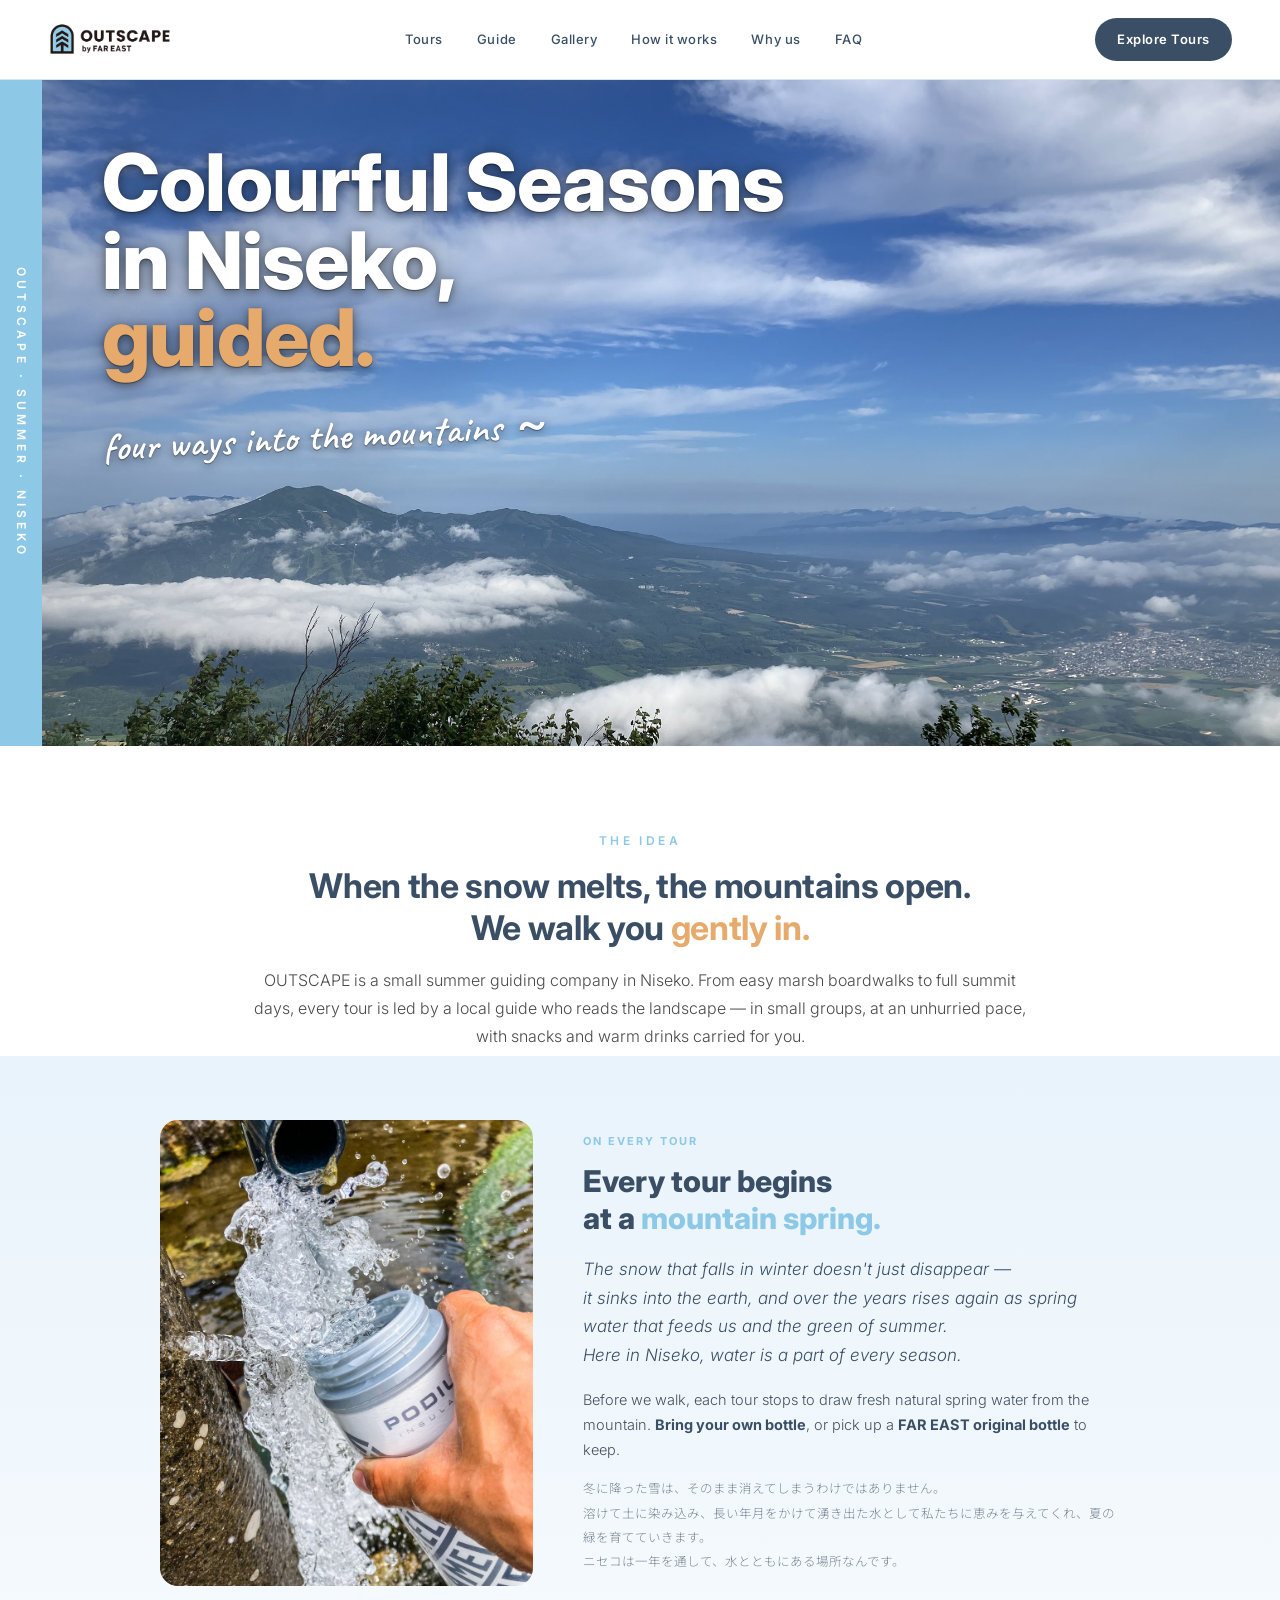
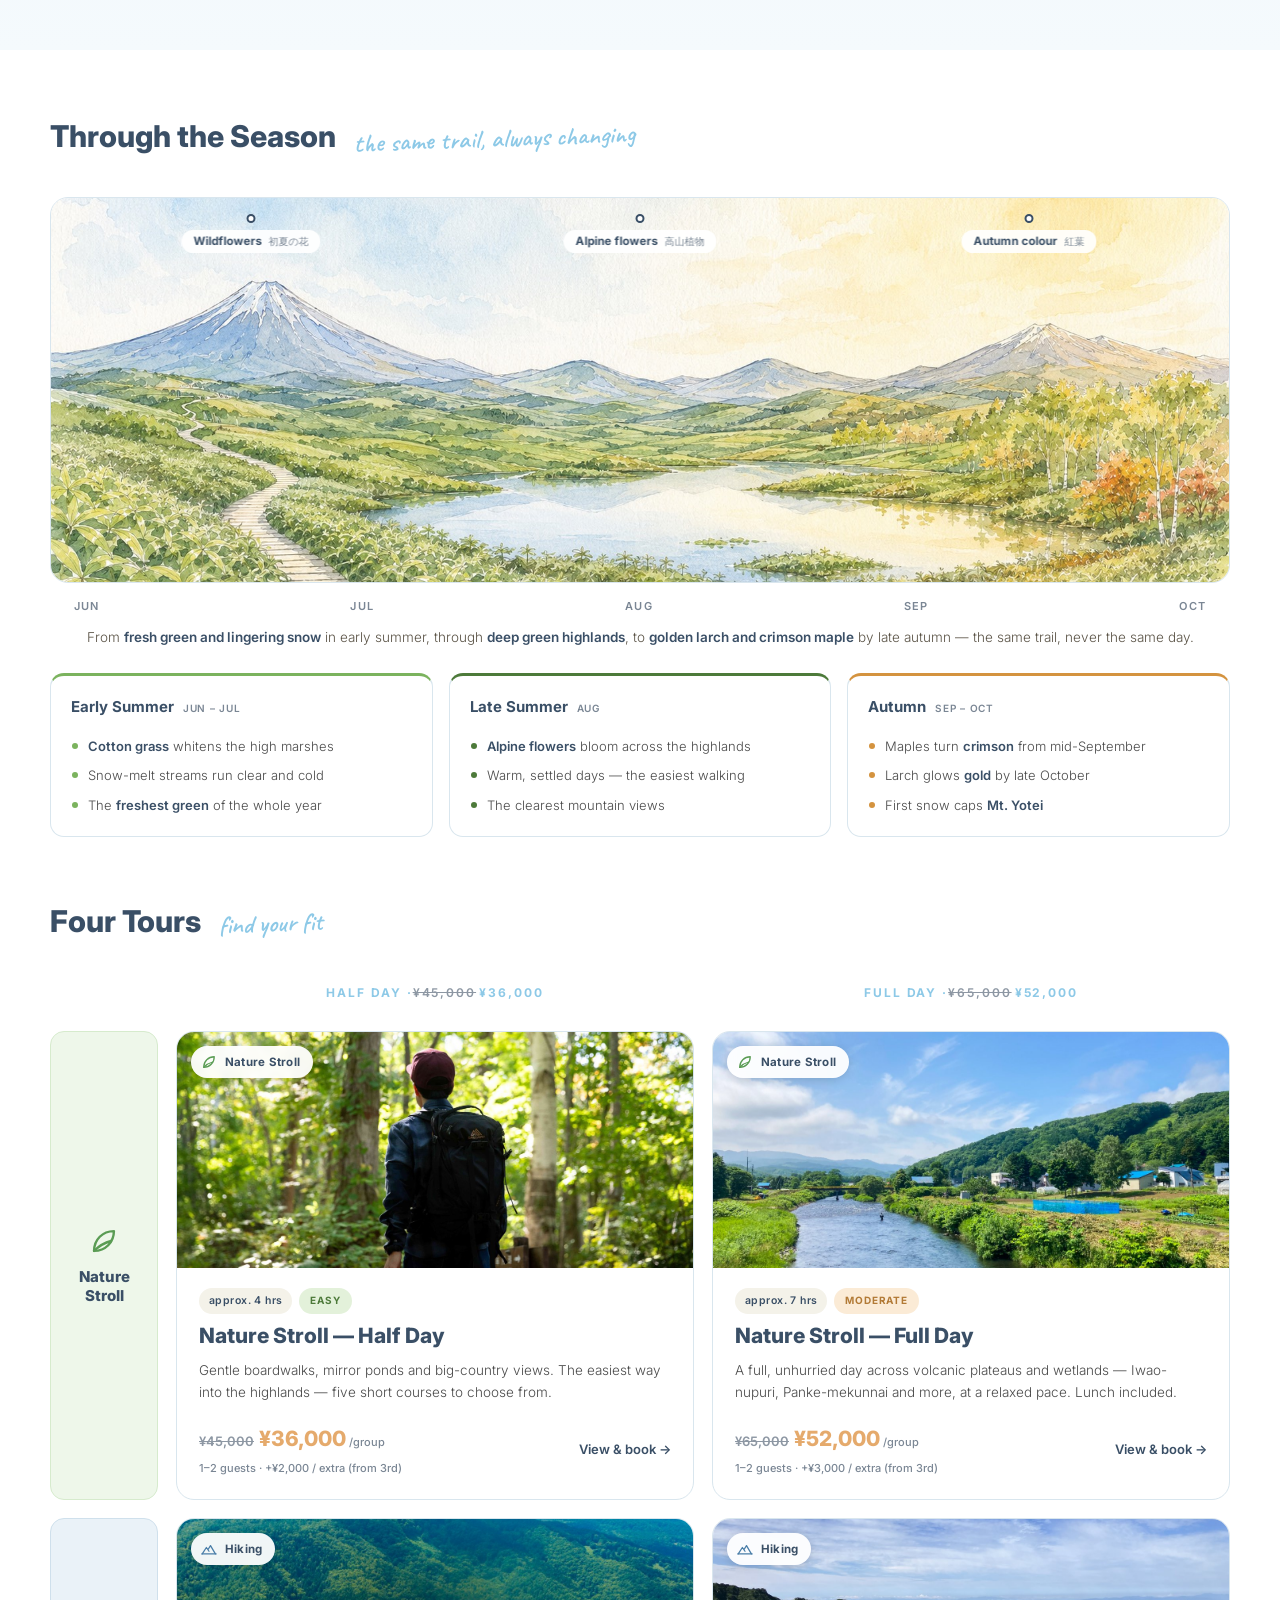
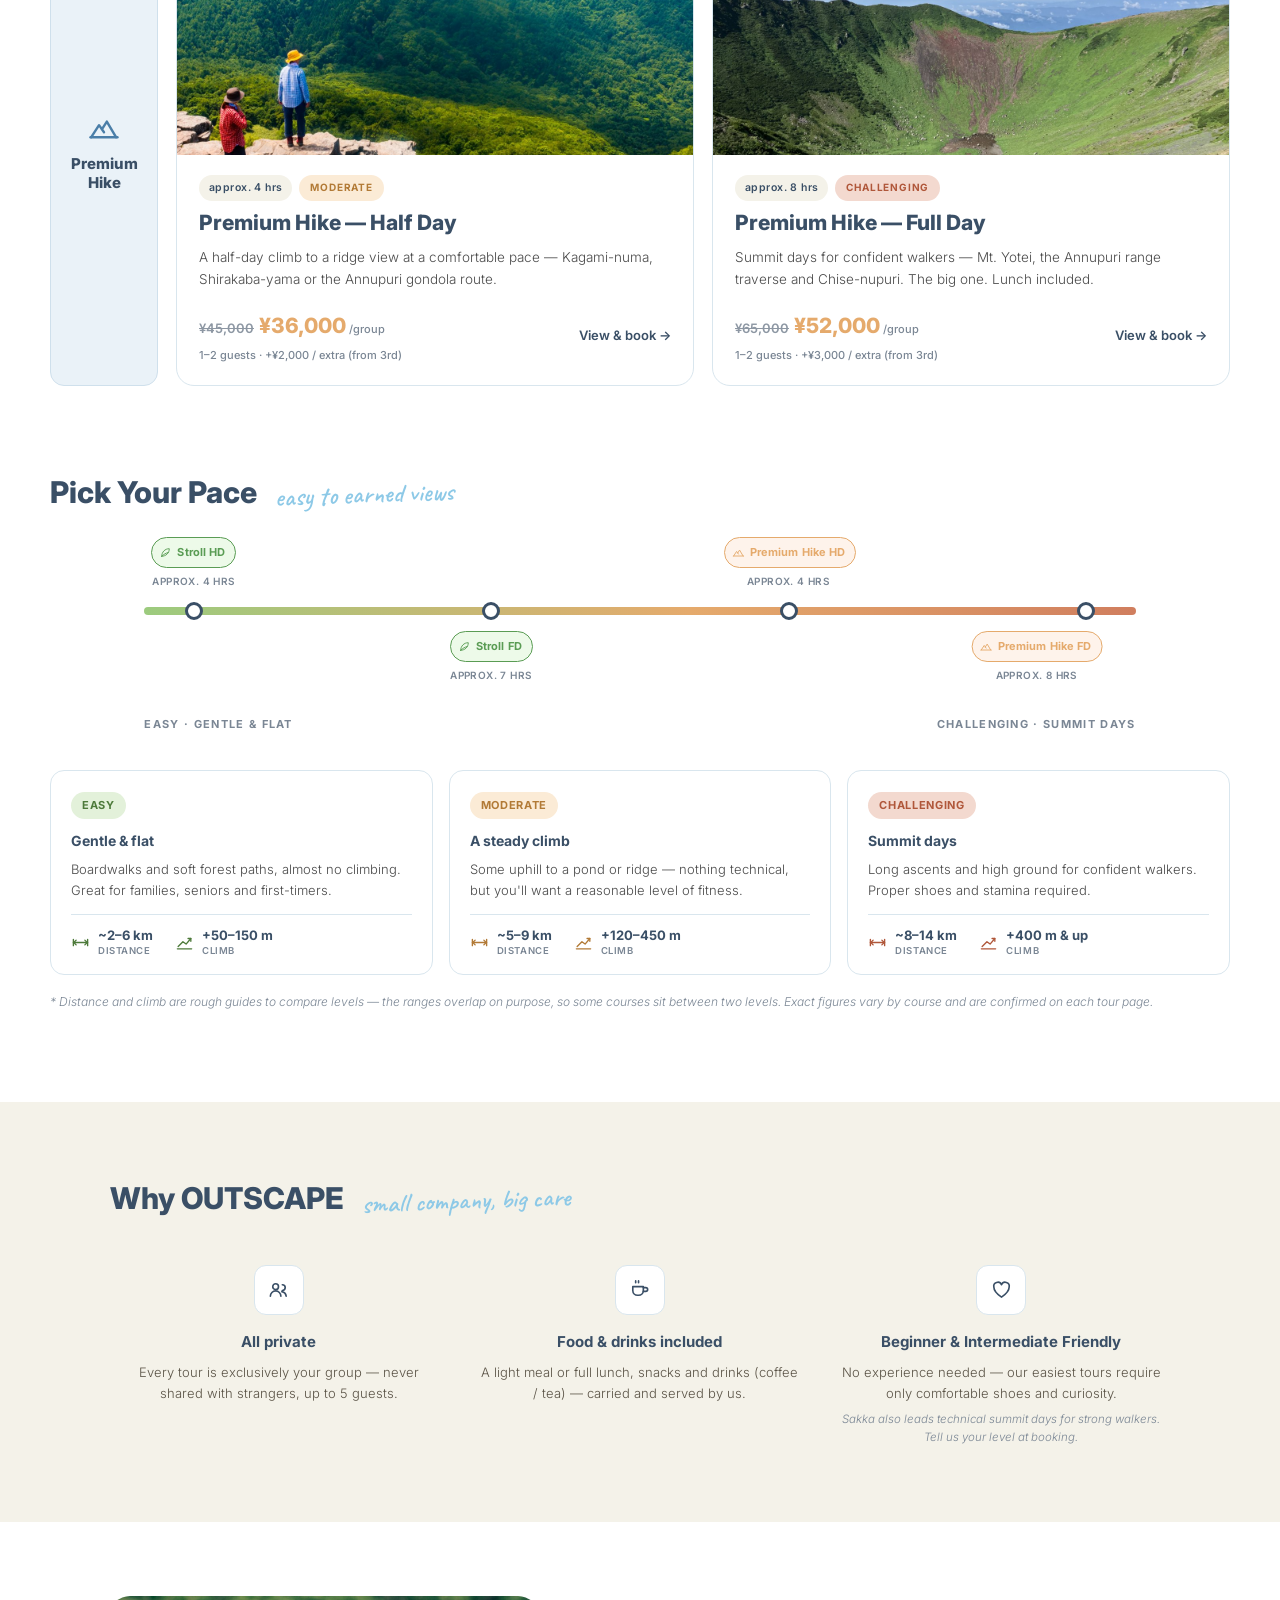
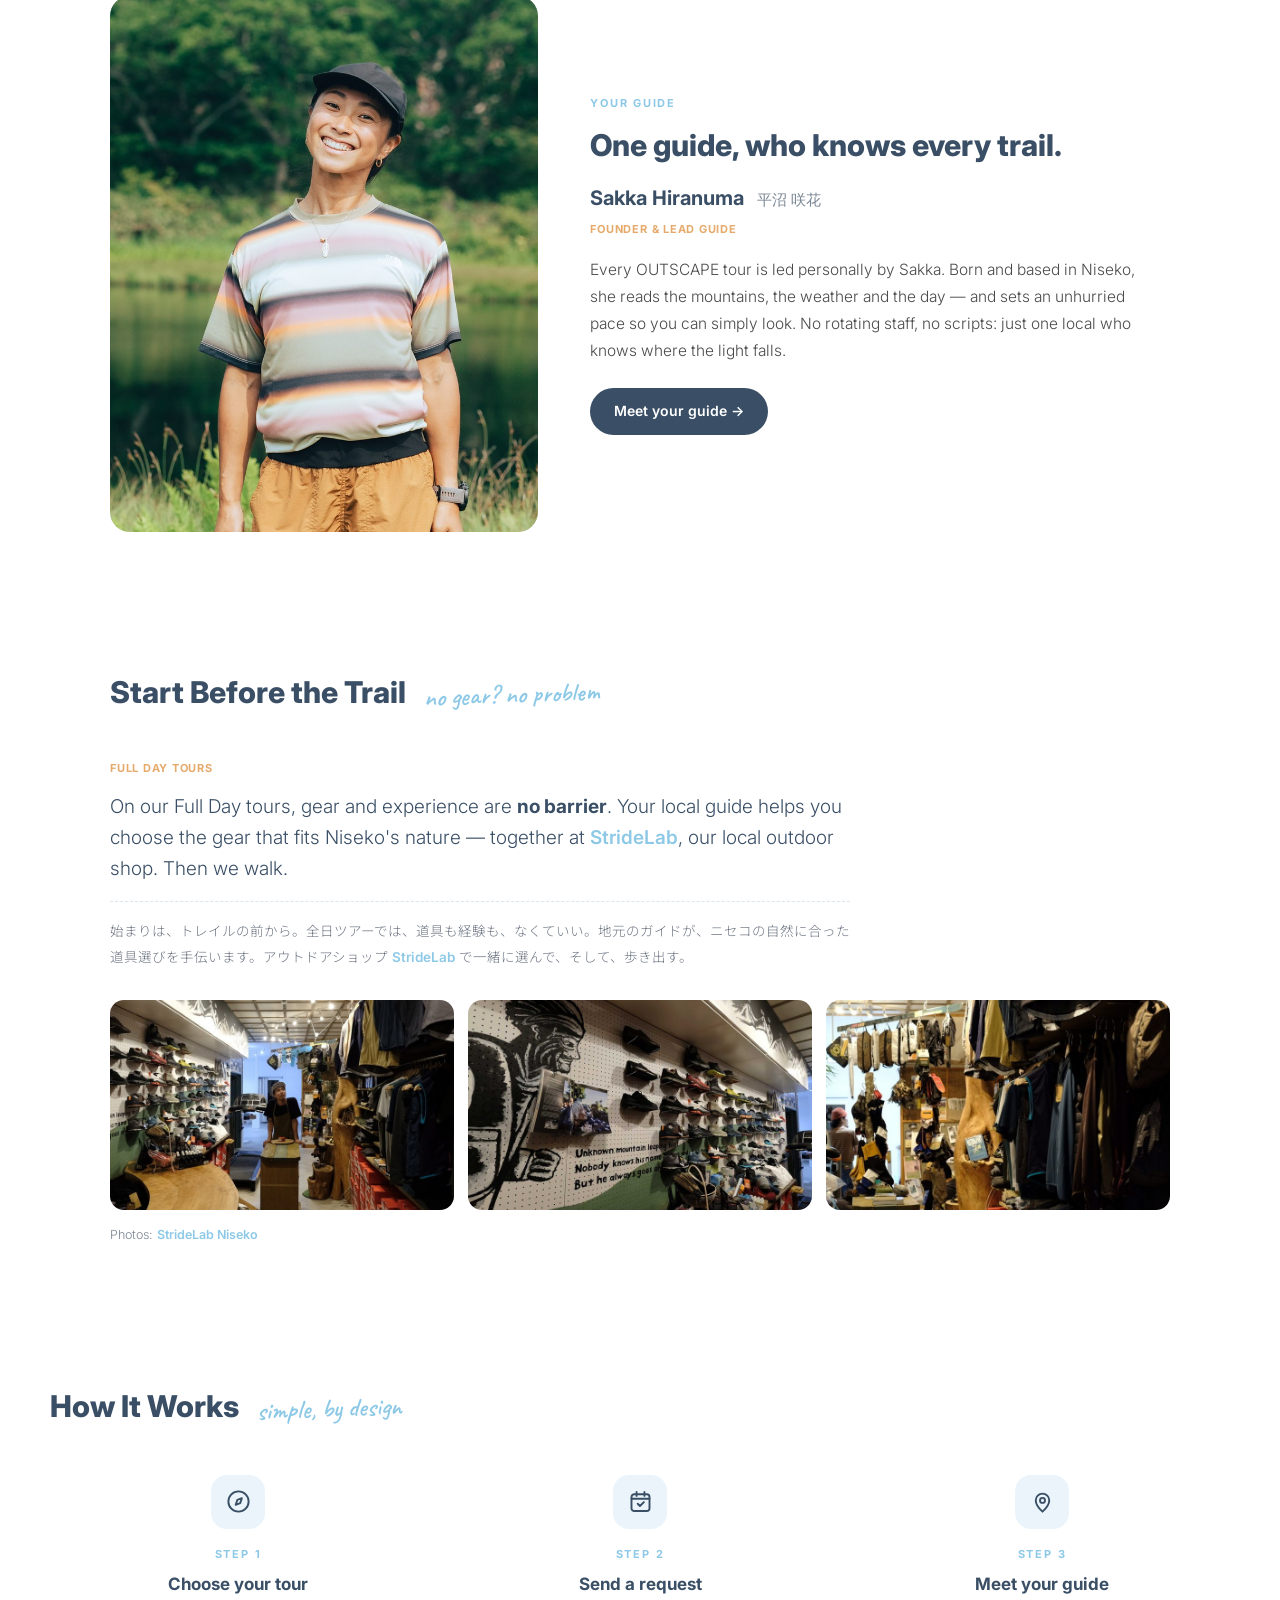
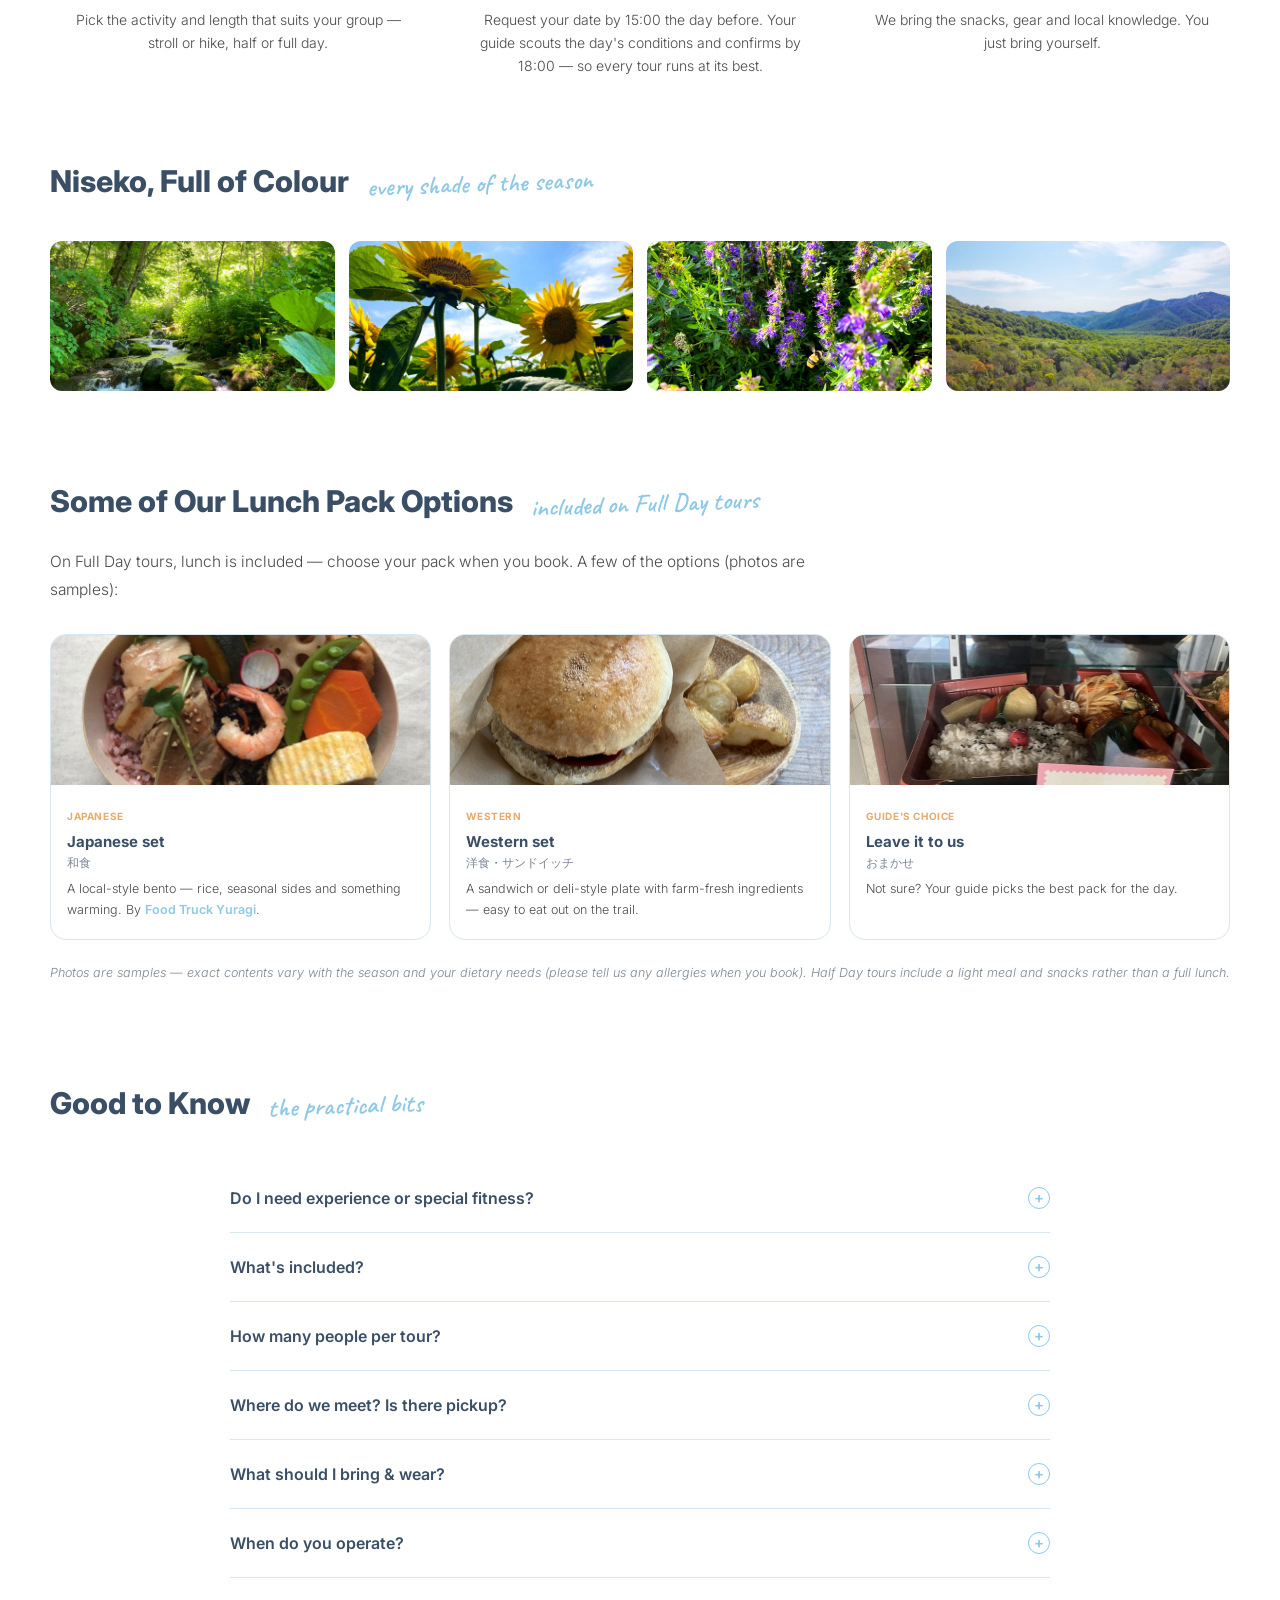
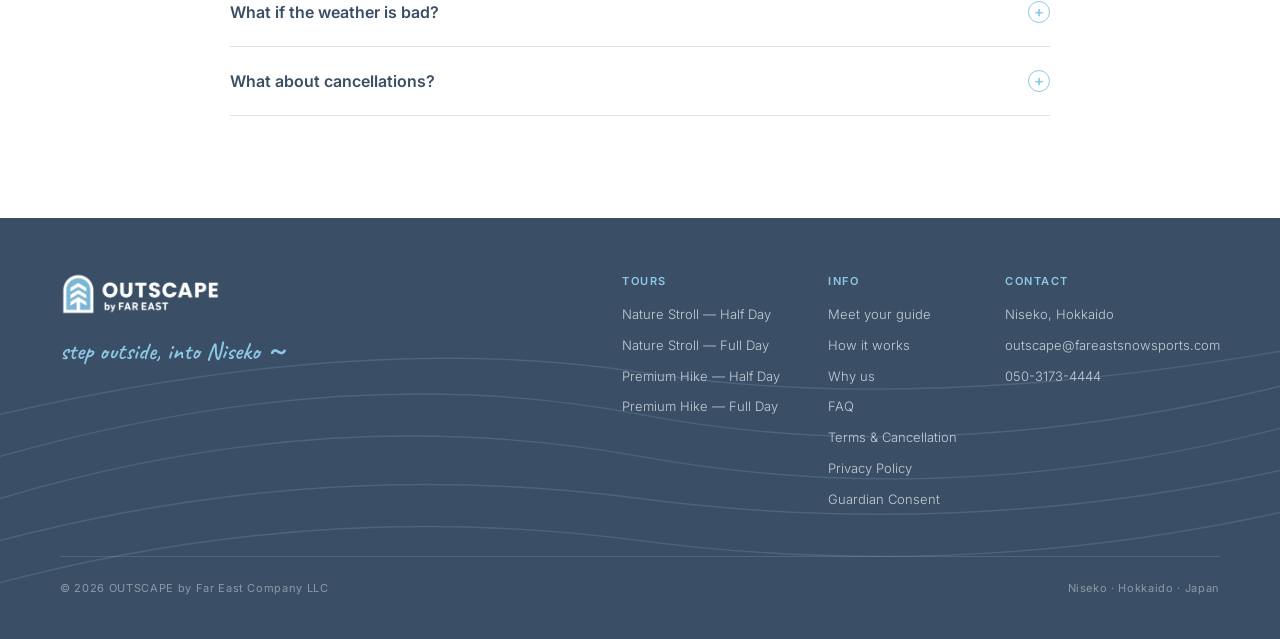
==== index.html @ b3175299 "Course galleries everywhere, linked spectrum dots, colour logic, weather moved - Photo galleries on " ====
<!DOCTYPE html>
<html lang="en">
<head>
<meta charset="UTF-8">
<meta name="viewport" content="width=device-width, initial-scale=1.0">
<title>OUTSCAPE — Colourful Seasons in Niseko | Summer Tours &amp; Hikes</title>
<meta name="description" content="Guided summer nature walks and hikes in Niseko, Hokkaido — from gentle marsh boardwalks to summit days. Small groups, local guides, and every colourful season from June to October.">
<link rel="canonical" href="https://outscape.fareastsnowsports.com/">
<meta name="robots" content="index, follow">
<!-- Open Graph (link previews: Slack / LINE / Facebook) -->
<meta property="og:type" content="website">
<meta property="og:site_name" content="OUTSCAPE by Far East">
<meta property="og:title" content="OUTSCAPE — Colourful Seasons in Niseko">
<meta property="og:description" content="Guided nature walks &amp; hikes in Niseko, Hokkaido — small groups, local guides, every colourful season from June to October.">
<meta property="og:url" content="https://outscape.fareastsnowsports.com/">
<meta property="og:image" content="https://outscape.fareastsnowsports.com/assets/og_cover.jpg">
<meta property="og:image:width" content="1200">
<meta property="og:image:height" content="630">
<meta property="og:locale" content="en">
<!-- Twitter / X card -->
<meta name="twitter:card" content="summary_large_image">
<meta name="twitter:title" content="OUTSCAPE — Colourful Seasons in Niseko">
<meta name="twitter:description" content="Guided nature walks &amp; hikes in Niseko, Hokkaido — small groups, local guides, every colourful season.">
<meta name="twitter:image" content="https://outscape.fareastsnowsports.com/assets/og_cover.jpg">
<script type="application/ld+json">
{"@context":"https://schema.org","@type":"TravelAgency","name":"OUTSCAPE by Far East","description":"Guided summer nature walks and hikes in Niseko, Hokkaido — from gentle marsh boardwalks to summit days.","url":"https://outscape.fareastsnowsports.com/","image":"https://outscape.fareastsnowsports.com/assets/og_cover.jpg","logo":"https://outscape.fareastsnowsports.com/assets/logo_stacked_color.png","telephone":"+81-50-3173-4444","knowsLanguage":["en","ja"],"areaServed":{"@type":"Place","name":"Niseko, Hokkaido, Japan"},"address":{"@type":"PostalAddress","addressLocality":"Niseko","addressRegion":"Hokkaido","addressCountry":"JP"},"makesOffer":[{"@type":"Offer","priceCurrency":"JPY","price":"36000","itemOffered":{"@type":"TouristTrip","name":"Nature Stroll — Half Day"}},{"@type":"Offer","priceCurrency":"JPY","price":"52000","itemOffered":{"@type":"TouristTrip","name":"Nature Stroll — Full Day"}},{"@type":"Offer","priceCurrency":"JPY","price":"36000","itemOffered":{"@type":"TouristTrip","name":"Hiking — Half Day"}},{"@type":"Offer","priceCurrency":"JPY","price":"52000","itemOffered":{"@type":"TouristTrip","name":"Hiking — Full Day"}}]}
</script>
<link rel="preconnect" href="https://fonts.googleapis.com">
<link rel="preconnect" href="https://fonts.gstatic.com" crossorigin>
<link href="https://fonts.googleapis.com/css2?family=Inter:wght@400;500;600;700;800&family=Caveat:wght@500;600;700&family=Noto+Sans+JP:wght@300;400;500;700&display=swap" rel="stylesheet">
<link rel="icon" href="assets/favicon.ico" sizes="any">
<link rel="icon" type="image/png" sizes="32x32" href="assets/favicon-32x32.png">
<link rel="icon" type="image/png" sizes="16x16" href="assets/favicon-16x16.png">
<link rel="apple-touch-icon" href="assets/apple-touch-icon.png">
<link rel="stylesheet" href="assets/outscape.css?v=59">
<script src="assets/outscape.js?v=59" defer></script>
</head>
<body>

<!-- ===== NAV ===== -->
<nav class="nav">
  <a href="index.html"><img src="assets/logo_horizontal_color.png" alt="OUTSCAPE by Far East"></a>
  <div class="nav-links">
    <a href="#tours">Tours</a>
    <a href="guides.html">Guide</a>
    <a href="gallery.html">Gallery</a>
    <a href="#how">How it works</a>
    <a href="#why">Why us</a>
    <a href="#faq">FAQ</a>
  </div>
  <a href="#tours" class="nav-cta">Explore Tours</a>
</nav>

<!-- ===== HERO ===== -->
<header class="hero">
  <div class="sidetab"><span>OUTSCAPE · Summer · Niseko</span></div>
  <div class="hero-img" data-hero-fade>
    <img class="hero-slide is-active" src="assets/hero_a.jpg" alt="Mt. Yotei over fresh-green early-summer Niseko">
    <img class="hero-slide" src="assets/hero_b.jpg" alt="" aria-hidden="true">
    <img class="hero-slide" src="assets/hero_c.jpg" alt="" aria-hidden="true">
    <img class="hero-slide" src="assets/hero_d.jpg" alt="" aria-hidden="true">
    <img class="hero-slide" src="assets/hero_e.jpg" alt="" aria-hidden="true">
    <img class="hero-slide" src="assets/hero_f.jpg" alt="" aria-hidden="true">
    <img class="hero-slide" src="assets/hero_g.jpg" alt="" aria-hidden="true">
    <div class="hero-copy">
      <h1 class="hero-title">Colourful Seasons<br>in&nbsp;Niseko,<br><span class="l2">guided.</span></h1>
      <div class="hero-script">four ways into the mountains ～</div>
    </div>
  </div>
</header>

<!-- ===== LEAD INTRO ===== -->
<section class="lead-intro wrap" id="about">
  <div class="eyebrow">The Idea</div>
  <h2>When the snow melts, the mountains open.<br>We walk you <em>gently in.</em></h2>
  <p>OUTSCAPE is a small summer guiding company in Niseko. From easy marsh boardwalks to full summit days, every tour is led by a local guide who reads the landscape — in small groups, at an unhurried pace, with snacks and warm drinks carried for you.</p>
</section>

<!-- ===== SPRING WATER (signature ritual) ===== -->
<section class="spring" id="spring">
  <div class="wrap">
    <div class="spring-photo">
      <img src="assets/spring_water.jpg" alt="Drawing fresh natural spring water from the mountain into a FAR EAST bottle">
    </div>
    <div class="spring-text">
      <div class="eyebrow">On every tour</div>
      <h3>Every tour begins<br>at a <span class="accent">mountain spring.</span></h3>
      <p class="spring-poem">The snow that falls in winter doesn't just disappear —<br>it sinks into the earth, and over the years rises again as spring water that feeds us and the green of summer.<br>Here in Niseko, water is a part of every season.</p>
      <p class="spring-note">Before we walk, each tour stops to draw fresh natural spring water from the mountain. <b>Bring your own bottle</b>, or pick up a <b>FAR EAST original bottle</b> to keep.</p>
      <p class="jpverse">冬に降った雪は、そのまま消えてしまうわけではありません。<br>溶けて土に染み込み、長い年月をかけて湧き出た水として私たちに恵みを与えてくれ、夏の緑を育てていきます。<br>ニセコは一年を通して、水とともにある場所なんです。</p>
    </div>
  </div>
</section>

<!-- ===== THROUGH THE SEASON ===== -->
<section class="season wrap" id="season">
  <div class="sec-head">
    <h3>Through the Season</h3>
    <span class="script">the same trail, always changing</span>
  </div>
  <div class="season-illus">
    <img src="assets/season_gradient.jpg" alt="Niseko landscape shifting from early-summer green to late-autumn gold" loading="lazy">
    <div class="season-pin" style="left:17%"><div class="dot"></div><div class="t">Wildflowers <small>初夏の花</small></div></div>
    <div class="season-pin" style="left:50%"><div class="dot"></div><div class="t">Alpine flowers <small>高山植物</small></div></div>
    <div class="season-pin" style="left:83%"><div class="dot"></div><div class="t">Autumn colour <small>紅葉</small></div></div>
  </div>
  <div class="season-months"><span>Jun</span><span>Jul</span><span>Aug</span><span>Sep</span><span>Oct</span></div>
  <p class="season-cap">From <b>fresh green and lingering snow</b> in early summer, through <b>deep green highlands</b>, to <b>golden larch and crimson maple</b> by late autumn — the same trail, never the same day.</p>

  <div class="season-grid">
    <div class="season-card s-early">
      <div class="sc-h"><b>Early Summer</b><span class="mo">Jun – Jul</span></div>
      <ul>
        <li><b>Cotton grass</b> whitens the high marshes</li>
        <li>Snow-melt streams run clear and cold</li>
        <li>The <b>freshest green</b> of the whole year</li>
      </ul>
    </div>
    <div class="season-card s-late">
      <div class="sc-h"><b>Late Summer</b><span class="mo">Aug</span></div>
      <ul>
        <li><b>Alpine flowers</b> bloom across the highlands</li>
        <li>Warm, settled days — the easiest walking</li>
        <li>The clearest mountain views</li>
      </ul>
    </div>
    <div class="season-card s-autumn">
      <div class="sc-h"><b>Autumn</b><span class="mo">Sep – Oct</span></div>
      <ul>
        <li>Maples turn <b>crimson</b> from mid-September</li>
        <li>Larch glows <b>gold</b> by late October</li>
        <li>First snow caps <b>Mt. Yotei</b></li>
      </ul>
    </div>
  </div>

</section>

<!-- ===== THE 4 TOURS (2x2 MATRIX) ===== -->
<section class="matrix wrap" id="tours">
  <div class="sec-head">
    <h3>Four Tours</h3>
    <span class="script">find your fit</span>
  </div>
  <div class="matrix-grid">
    <div class="mx-corner"></div>
    <div class="mx-colhead">Half Day · <span class="was">¥45,000</span>¥36,000</div>
    <div class="mx-colhead">Full Day · <span class="was">¥65,000</span>¥52,000</div>

    <div class="mx-rowhead stroll"><svg class="line" viewBox="0 0 24 24"><path d="M5 19c0-8 6-14 14-14 0 8-6 14-14 14Z"/><path d="M5 19c4-4 8-6 12-7"/></svg>Nature<br>Stroll</div>

    <!-- Stroll HD -->
    <article class="pcard">
      <a class="stretch" href="stroll-hd.html" aria-label="Nature Stroll — Half Day"></a>
      <div class="pcard-photo"><span class="pcard-act stroll"><svg class="line" viewBox="0 0 24 24"><path d="M5 19c0-8 6-14 14-14 0 8-6 14-14 14Z"/><path d="M5 19c4-4 8-6 12-7"/></svg>Nature Stroll</span><img src="assets/prod_stroll_hd.jpg" alt="Green forest stroll"></div>
      <div class="pcard-body">
        <div class="ptags"><span class="ptag">approx. 4 hrs</span><span class="lvl easy">Easy</span></div>
        <h3><span class="nowrap">Nature Stroll</span> — <span class="nowrap">Half Day</span></h3>
        <p class="pdesc">Gentle boardwalks, mirror ponds and big-country views. The easiest way into the highlands — five short courses to choose from.</p>
        <div class="pfoot"><span class="pprice"><span class="was">¥45,000</span>¥36,000<small> /group</small><span class="per-extra">1–2 guests · +¥2,000 / extra (from 3rd)</span></span><span class="pgo">View &amp; book →</span></div>
      </div>
    </article>

    <!-- Stroll FD -->
    <article class="pcard">
      <a class="stretch" href="stroll-fd.html" aria-label="Nature Stroll — Full Day"></a>
      <div class="pcard-photo"><span class="pcard-act stroll"><svg class="line" viewBox="0 0 24 24"><path d="M5 19c0-8 6-14 14-14 0 8-6 14-14 14Z"/><path d="M5 19c4-4 8-6 12-7"/></svg>Nature Stroll</span><img src="assets/prod_stroll_fd.jpg" alt="Open green valley vista"></div>
      <div class="pcard-body">
        <div class="ptags"><span class="ptag">approx. 7 hrs</span><span class="lvl mod">Moderate</span></div>
        <h3><span class="nowrap">Nature Stroll</span> — <span class="nowrap">Full Day</span></h3>
        <p class="pdesc">A full, unhurried day across volcanic plateaus and wetlands — Iwao-nupuri, Panke-mekunnai and more, at a relaxed pace. Lunch included.</p>
        <div class="pfoot"><span class="pprice"><span class="was">¥65,000</span>¥52,000<small> /group</small><span class="per-extra">1–2 guests · +¥3,000 / extra (from 3rd)</span></span><span class="pgo">View &amp; book →</span></div>
      </div>
    </article>

    <div class="mx-rowhead hike"><svg class="line" viewBox="0 0 24 24"><path d="M3 18.5l5.5-8.5 3.5 5M10.5 13l3.5-5.5 6.5 11"/><path d="M2.5 18.5h19"/></svg>Premium Hike</div>

    <!-- Premium Hike HD -->
    <article class="pcard">
      <a class="stretch" href="hiking-hd.html" aria-label="Premium Hike — Half Day"></a>
      <div class="pcard-photo"><span class="pcard-act hike"><svg class="line" viewBox="0 0 24 24"><path d="M3 18.5l5.5-8.5 3.5 5M10.5 13l3.5-5.5 6.5 11"/><path d="M2.5 18.5h19"/></svg>Hiking</span><img src="assets/prod_hiking_hd.jpg" alt="Hikers at a green ridge viewpoint"></div>
      <div class="pcard-body">
        <div class="ptags"><span class="ptag">approx. 4 hrs</span><span class="lvl mod">Moderate</span></div>
        <h3><span class="nowrap">Premium Hike</span> — <span class="nowrap">Half Day</span></h3>
        <p class="pdesc">A half-day climb to a ridge view at a comfortable pace — Kagami-numa, Shirakaba-yama or the Annupuri gondola route.</p>
        <div class="pfoot"><span class="pprice"><span class="was">¥45,000</span>¥36,000<small> /group</small><span class="per-extra">1–2 guests · +¥2,000 / extra (from 3rd)</span></span><span class="pgo">View &amp; book →</span></div>
      </div>
    </article>

    <!-- Premium Hike FD -->
    <article class="pcard">
      <a class="stretch" href="hiking-fd.html" aria-label="Premium Hike — Full Day"></a>
      <div class="pcard-photo"><span class="pcard-act hike"><svg class="line" viewBox="0 0 24 24"><path d="M3 18.5l5.5-8.5 3.5 5M10.5 13l3.5-5.5 6.5 11"/><path d="M2.5 18.5h19"/></svg>Hiking</span><img src="assets/prod_hiking_fd.jpg" alt="Alpine crater ridge under blue sky"></div>
      <div class="pcard-body">
        <div class="ptags"><span class="ptag">approx. 8 hrs</span><span class="lvl chall">Challenging</span></div>
        <h3><span class="nowrap">Premium Hike</span> — <span class="nowrap">Full Day</span></h3>
        <p class="pdesc">Summit days for confident walkers — Mt. Yotei, the Annupuri range traverse and Chise-nupuri. The big one. Lunch included.</p>
        <div class="pfoot"><span class="pprice"><span class="was">¥65,000</span>¥52,000<small> /group</small><span class="per-extra">1–2 guests · +¥3,000 / extra (from 3rd)</span></span><span class="pgo">View &amp; book →</span></div>
      </div>
    </article>
  </div>
</section>

<!-- ===== DIFFICULTY SPECTRUM ===== -->
<section class="spectrum wrap">
  <div class="sec-head">
    <h3>Pick Your Pace</h3>
    <span class="script">easy to earned views</span>
  </div>
  <div class="spec-bar">
    <div class="spec-pt" style="left:5%"><div class="spec-dot"></div><div class="spec-card up"><div class="spec-badge stroll"><svg class="line" viewBox="0 0 24 24"><path d="M5 19c0-8 6-14 14-14 0 8-6 14-14 14Z"/><path d="M5 19c4-4 8-6 12-7"/></svg>Stroll HD</div><div class="spec-name">approx. 4 hrs</div></div></div>
    <div class="spec-pt" style="left:35%"><div class="spec-dot"></div><div class="spec-card down"><div class="spec-badge stroll"><svg class="line" viewBox="0 0 24 24"><path d="M5 19c0-8 6-14 14-14 0 8-6 14-14 14Z"/><path d="M5 19c4-4 8-6 12-7"/></svg>Stroll FD</div><div class="spec-name">approx. 7 hrs</div></div></div>
    <div class="spec-pt" style="left:65%"><div class="spec-dot"></div><div class="spec-card up"><div class="spec-badge hike"><svg class="line" viewBox="0 0 24 24"><path d="M3 18.5l5.5-8.5 3.5 5M10.5 13l3.5-5.5 6.5 11"/><path d="M2.5 18.5h19"/></svg>Premium Hike HD</div><div class="spec-name">approx. 4 hrs</div></div></div>
    <div class="spec-pt" style="left:95%"><div class="spec-dot"></div><div class="spec-card down" style="transform:translateX(-88%)"><div class="spec-badge hike"><svg class="line" viewBox="0 0 24 24"><path d="M3 18.5l5.5-8.5 3.5 5M10.5 13l3.5-5.5 6.5 11"/><path d="M2.5 18.5h19"/></svg>Premium Hike FD</div><div class="spec-name">approx. 8 hrs</div></div></div>
  </div>
  <div class="spec-ends"><span>Easy · gentle &amp; flat</span><span>Challenging · summit days</span></div>
  <div class="spec-legend">
    <div class="lv e">
      <span class="tag">Easy</span><h5>Gentle &amp; flat</h5>
      <p>Boardwalks and soft forest paths, almost no climbing. Great for families, seniors and first-timers.</p>
      <div class="lv-stats">
        <div class="lv-stat"><svg class="line" viewBox="0 0 24 24"><path d="M3 8v8M21 8v8"/><path d="M3 12h18"/><path d="M6.5 9 3.5 12l3 3"/><path d="M17.5 9l3 3-3 3"/></svg><div class="lv-val"><b>~2–6 km</b><small>Distance</small></div></div>
        <div class="lv-stat"><svg class="line" viewBox="0 0 24 24"><path d="M3 20h18"/><path d="M4 17l6-6 4 3 6-7"/><path d="M20 7v3.5M20 7h-3.5"/></svg><div class="lv-val"><b>+50–150 m</b><small>Climb</small></div></div>
      </div>
    </div>
    <div class="lv m">
      <span class="tag">Moderate</span><h5>A steady climb</h5>
      <p>Some uphill to a pond or ridge — nothing technical, but you'll want a reasonable level of fitness.</p>
      <div class="lv-stats">
        <div class="lv-stat"><svg class="line" viewBox="0 0 24 24"><path d="M3 8v8M21 8v8"/><path d="M3 12h18"/><path d="M6.5 9 3.5 12l3 3"/><path d="M17.5 9l3 3-3 3"/></svg><div class="lv-val"><b>~5–9 km</b><small>Distance</small></div></div>
        <div class="lv-stat"><svg class="line" viewBox="0 0 24 24"><path d="M3 20h18"/><path d="M4 17l6-6 4 3 6-7"/><path d="M20 7v3.5M20 7h-3.5"/></svg><div class="lv-val"><b>+120–450 m</b><small>Climb</small></div></div>
      </div>
    </div>
    <div class="lv c">
      <span class="tag">Challenging</span><h5>Summit days</h5>
      <p>Long ascents and high ground for confident walkers. Proper shoes and stamina required.</p>
      <div class="lv-stats">
        <div class="lv-stat"><svg class="line" viewBox="0 0 24 24"><path d="M3 8v8M21 8v8"/><path d="M3 12h18"/><path d="M6.5 9 3.5 12l3 3"/><path d="M17.5 9l3 3-3 3"/></svg><div class="lv-val"><b>~8–14 km</b><small>Distance</small></div></div>
        <div class="lv-stat"><svg class="line" viewBox="0 0 24 24"><path d="M3 20h18"/><path d="M4 17l6-6 4 3 6-7"/><path d="M20 7v3.5M20 7h-3.5"/></svg><div class="lv-val"><b>+400 m &amp; up</b><small>Climb</small></div></div>
      </div>
    </div>
  </div>
  <p class="spec-note">* Distance and climb are rough guides to compare levels — the ranges overlap on purpose, so some courses sit between two levels. Exact figures vary by course and are confirmed on each tour page.</p>
</section>

<!-- ===== WHY OUTSCAPE ===== -->
<section class="why" id="why">
  <div class="wrap">
    <div class="sec-head">
      <h3>Why OUTSCAPE</h3>
      <span class="script">small company, big care</span>
    </div>
    <div class="why-grid">
      
      <div class="why-card">
        <span class="ic"><svg class="line" viewBox="0 0 24 24"><circle cx="9" cy="9" r="3"/><path d="M3.5 19a5.5 5.5 0 0 1 11 0"/><path d="M16 7a3 3 0 0 1 0 6"/><path d="M15.5 14.2a5.5 5.5 0 0 1 4.5 4.8"/></svg></span>
        <h4>All private</h4><p>Every tour is exclusively your group — never shared with strangers, up to 5 guests.</p>
      </div>
      <div class="why-card">
        <span class="ic"><svg class="line" viewBox="0 0 24 24"><path d="M5 9h11v4a5 5 0 0 1-5 5H10a5 5 0 0 1-5-5z"/><path d="M16 10h2.5a2 2 0 0 1 0 4H16"/><path d="M8 3v2M11 3v2"/></svg></span>
        <h4>Food &amp; drinks included</h4><p>A light meal or full lunch, snacks and drinks (coffee / tea) — carried and served by us.</p>
      </div>
      <div class="why-card">
        <span class="ic"><svg class="line" viewBox="0 0 24 24"><path d="M12 20S4 14.5 4 9.4A4.2 4.2 0 0 1 12 7a4.2 4.2 0 0 1 8 2.4C20 14.5 12 20 12 20Z"/></svg></span>
        <h4>Beginner &amp; Intermediate Friendly</h4><p>No experience needed — our easiest tours require only comfortable shoes and curiosity.<span class="why-adv">Sakka also leads technical summit days for strong walkers. Tell us your level at booking.</span></p>
      </div>
    </div>
  </div>
</section>

<!-- ===== MEET YOUR GUIDE (Sakka) ===== -->
<section class="guidefeat" id="guide">
  <div class="wrap">
    <div class="guidefeat-photo"><img src="assets/guide_sakka.jpg?v=34" alt="Sakka Hiranuma — OUTSCAPE founder and lead guide"></div>
    <div class="guidefeat-text">
      <div class="eyebrow">Your Guide</div>
      <h3>One guide, who knows every trail.</h3>
      <div class="gf-name">Sakka Hiranuma <span class="jp">平沼 咲花</span></div>
      <div class="gf-role">Founder &amp; Lead Guide</div>
      <p>Every OUTSCAPE tour is led personally by Sakka. Born and based in Niseko, she reads the mountains, the weather and the day — and sets an unhurried pace so you can simply look. No rotating staff, no scripts: just one local who knows where the light falls.</p>
      <a href="guides.html" class="gf-cta">Meet your guide →</a>
    </div>
  </div>
</section>

<!-- ===== GEAR-UP (FD differentiator) ===== -->
<section class="gearup" id="gearup">
  <div class="wrap">
    <div class="sec-head">
      <h3>Start Before the Trail</h3>
      <span class="script">no gear? no problem</span>
    </div>
    <div class="gearup-inner">
      <span class="fd-flag">Full Day tours</span>
      <p class="lead-en">On our Full Day tours, gear and experience are <b>no barrier</b>. Your local guide helps you choose the gear that fits Niseko's nature — together at <a href="https://www.instagram.com/stride_lab_niseko/" target="_blank" rel="noopener" style="color:var(--sky);font-weight:600">StrideLab</a>, our local outdoor shop. Then we walk.</p>
      <p class="lead-jp">始まりは、トレイルの前から。全日ツアーでは、道具も経験も、なくていい。地元のガイドが、ニセコの自然に合った道具選びを手伝います。アウトドアショップ <a href="https://www.instagram.com/stride_lab_niseko/" target="_blank" rel="noopener" style="color:var(--sky);font-weight:600">StrideLab</a> で一緒に選んで、そして、歩き出す。</p>
    </div>
    <div class="gearup-photos">
      <figure><img src="assets/stridelab1.jpg" alt="Inside StrideLab — the local Niseko outdoor shop" loading="lazy"></figure>
      <figure><img src="assets/stridelab2.jpg" alt="Trail-shoe wall at StrideLab" loading="lazy"></figure>
      <figure><img src="assets/stridelab3.jpg" alt="Outdoor gear on display at StrideLab" loading="lazy"></figure>
    </div>
    <p class="gearup-credit">Photos: <a href="https://www.instagram.com/stride_lab_niseko/" target="_blank" rel="noopener">StrideLab Niseko</a></p>
  </div>
</section>

<!-- ===== HOW IT WORKS ===== -->
<section class="how wrap" id="how">
  <div class="sec-head">
    <h3>How It Works</h3>
    <span class="script">simple, by design</span>
  </div>
  <div class="how-grid">
    <div class="how-step">
      <span class="ic"><svg class="line" viewBox="0 0 24 24"><circle cx="12" cy="12" r="9"/><path d="m15 9-4 1.5L9.5 15 13.5 13.5 15 9Z"/></svg></span>
      <div class="n">Step 1</div><h4>Choose your tour</h4>
      <p>Pick the activity and length that suits your group — stroll or hike, half or full day.</p>
    </div>
    <div class="how-step">
      <span class="ic"><svg class="line" viewBox="0 0 24 24"><rect x="4" y="5.5" width="16" height="15" rx="2.5"/><path d="M4 9.5h16M8.5 3.5v3.5M15.5 3.5v3.5"/><path d="m9.5 14 2 2 3.5-3.5"/></svg></span>
      <div class="n">Step 2</div><h4>Send a request</h4>
      <p>Request your date by 15:00 the day before. Your guide scouts the day's conditions and confirms by 18:00 — so every tour runs at its best.</p>
    </div>
    <div class="how-step">
      <span class="ic"><svg class="line" viewBox="0 0 24 24"><path d="M12 21s6-5.5 6-10a6 6 0 1 0-12 0c0 4.5 6 10 6 10Z"/><circle cx="12" cy="11" r="2.2"/></svg></span>
      <div class="n">Step 3</div><h4>Meet your guide</h4>
      <p>We bring the snacks, gear and local knowledge. You just bring yourself.</p>
    </div>
  </div>
</section>

<!-- ===== GALLERY ===== -->
<section class="gallery wrap" id="gallery">
  <div class="sec-head">
    <h3>Niseko, Full of Colour</h3>
    <span class="script">every shade of the season</span>
  </div>
  <div class="gal-grid">
    <img src="assets/gal_green.jpg" alt="Fresh early-summer green by a mountain stream" loading="lazy">
    <img src="assets/gal_sunflower.jpg" alt="High-summer sunflowers under a blue sky" loading="lazy">
    <img src="assets/gal_flora.jpg" alt="Alpine flowers in bloom" loading="lazy">
    <img src="assets/gal_turning.jpg" alt="The season turning — green valleys below a snow-streaked peak" loading="lazy">
  </div>
</section>

<!-- ===== LUNCH PACK OPTIONS ===== -->
<section class="eat wrap" id="eat">
  <div class="sec-head">
    <h3>Some of Our Lunch Pack Options</h3>
    <span class="script">included on Full Day tours</span>
  </div>
  <p class="eat-intro">On Full Day tours, lunch is included — choose your pack when you book. A few of the options (photos are samples):</p>
  <div class="eat-grid">
    <article class="eat-card">
      <div class="eat-photo"><img src="assets/cafe_yuragi.jpg" alt="Japanese bento by Food Truck Yuragi" loading="lazy"></div>
      <div class="eat-body">
        <div class="eat-type">Japanese</div>
        <h4>Japanese set <span class="jp">和食</span></h4>
        <p>A local-style bento — rice, seasonal sides and something warming. By <a href="https://www.instagram.com/food_truck_yuragi" target="_blank" rel="noopener" style="color:var(--sky);font-weight:600">Food Truck Yuragi</a>.</p>
      </div>
    </article>
    <article class="eat-card">
      <div class="eat-photo"><img src="assets/cafe_sanroku.jpg" alt="Sandwich lunch pack (sample)" loading="lazy"></div>
      <div class="eat-body">
        <div class="eat-type">Western</div>
        <h4>Western set <span class="jp">洋食・サンドイッチ</span></h4>
        <p>A sandwich or deli-style plate with farm-fresh ingredients — easy to eat out on the trail.</p>
      </div>
    </article>
    <article class="eat-card">
      <div class="eat-photo"><img src="assets/cafe_nishikawa.jpg" alt="Bento-style lunch pack (sample)" loading="lazy"></div>
      <div class="eat-body">
        <div class="eat-type">Guide's choice</div>
        <h4>Leave it to us <span class="jp">おまかせ</span></h4>
        <p>Not sure? Your guide picks the best pack for the day.</p>
      </div>
    </article>
  </div>
  <p class="eat-note">Photos are samples — exact contents vary with the season and your dietary needs (please tell us any allergies when you book). Half Day tours include a light meal and snacks rather than a full lunch.</p>
</section>

<!-- ===== FAQ ===== -->
<section class="faq wrap" id="faq">
  <div class="sec-head">
    <h3>Good to Know</h3>
    <span class="script">the practical bits</span>
  </div>
  <div class="faq-list">
    <details>
      <summary>Do I need experience or special fitness? <span class="pm">+</span></summary>
      <p>Not for the Nature Stroll tours — they suit families, seniors and complete beginners. The Premium Hike tours ask for a little more: Half Day is moderate, Full Day is for confident walkers. Each tour page shows its difficulty clearly.</p>
    </details>
    <details>
      <summary>What's included? <span class="pm">+</span></summary>
      <p>A local guide, a light meal, highland snacks and drinks (coffee or tea), and photos of your day — all carried and served by us. <b>Full Day</b> tours include a full lunch (choose your pack at booking); Half Day tours include a light meal. Gondola or ropeway fares on certain courses are paid locally.</p>
    </details>
    <details>
      <summary>How many people per tour? <span class="pm">+</span></summary>
      <p>Tours are private to your group (up to 5 guests) and priced per group rather than per person. Ages 5+ are welcome — on some days small children may not be able to join, so please check with us first.</p>
    </details>
    <details>
      <summary>Where do we meet? Is there pickup? <span class="pm">+</span></summary>
      <p>We come to you — hotel pickup is included anywhere in the Niseko area, and we bring you back afterwards. No trailhead to find on your own. The exact pickup time is confirmed with your guide.</p>
    </details>
    <details>
      <summary>What should I bring &amp; wear? <span class="pm">+</span></summary>
      <p>Comfortable shoes (light hiking shoes for the Premium Hike tours), layers and a light rain jacket, sunscreen, a hat and your camera. You can travel light — we bring a 500&nbsp;ml water per guest, and a 20&nbsp;L daypack to borrow if you don't have one (bring your own only if you prefer). On Full Day tours, your guide can even help you choose gear at a local shop first.</p>
    </details>
    <details>
      <summary>When do you operate? <span class="pm">+</span></summary>
      <p>Through the green season — roughly June to October, depending on snow-melt and trail conditions. The landscape shifts from fresh early-summer green to golden autumn, so no two months look the same.</p>
    </details>
    <details>
      <summary>What if the weather is bad? <span class="pm">+</span></summary>
      <p>Safety comes first — when in doubt, we cancel. If we cancel for weather, safety or minimum numbers, you get a full refund. We make the final call on the morning and contact you by 7:00 a.m.</p>
    </details>
    <details>
      <summary>What about cancellations? <span class="pm">+</span></summary>
      <p>If you cancel: 7–4 days before, 30%; 3 days to the day before, 50%; within 48 hours, 100%. If <em>we</em> cancel for weather, safety or minimum numbers, you receive a full refund. See our <a href="terms.html" style="color:var(--sky);font-weight:600">Terms &amp; Cancellation Policy</a> for full details.</p>
    </details>
  </div>
</section>

<!-- ===== FOOTER ===== -->
<footer class="foot">
  <svg class="contour" viewBox="0 0 1400 300" preserveAspectRatio="none" xmlns="http://www.w3.org/2000/svg">
    <g fill="none" stroke="#8DC9E7" stroke-width="1">
      <path d="M0,260 Q350,200 700,230 T1400,210"/>
      <path d="M0,230 Q350,170 700,200 T1400,180"/>
      <path d="M0,200 Q360,130 700,170 T1400,150"/>
      <path d="M0,170 Q380,100 700,140 T1400,120"/>
      <path d="M0,140 Q400,80 700,110 T1400,95"/>
    </g>
  </svg>
  <div class="foot-inner">
    <div>
      <img src="assets/logo_horizontal_white.png" alt="OUTSCAPE by Far East">
      <div class="tagline">step outside, into Niseko ～</div>
    </div>
    <div class="foot-links">
      <div class="col">
        <h5>Tours</h5>
        <a href="stroll-hd.html">Nature Stroll — Half Day</a>
        <a href="stroll-fd.html">Nature Stroll — Full Day</a>
        <a href="hiking-hd.html">Premium Hike — Half Day</a>
        <a href="hiking-fd.html">Premium Hike — Full Day</a>
      </div>
      <div class="col">
        <h5>Info</h5>
        <a href="guides.html">Meet your guide</a>
        <a href="#how">How it works</a>
        <a href="#why">Why us</a>
        <a href="#faq">FAQ</a>
        <a href="terms.html">Terms &amp; Cancellation</a>
        <a href="privacy.html">Privacy Policy</a>
        <a href="guardian-consent.html">Guardian Consent</a>
      </div>
      <div class="col">
        <h5>Contact</h5>
        <a href="#">Niseko, Hokkaido</a>
        <a href="mailto:outscape@fareastsnowsports.com">outscape@fareastsnowsports.com</a>
        <a href="tel:05031734444">050-3173-4444</a>
      </div>
    </div>
  </div>
  <div class="foot-base">
    <span>© 2026 OUTSCAPE by Far East Company LLC</span>
    <span>Niseko · Hokkaido · Japan</span>
  </div>
</footer>

</body>
</html>
---- assets/outscape.css ----
/* ============================================================
   OUTSCAPE — Shared Stylesheet
   Single source of truth for all OUTSCAPE product & home pages.
   Edit here once; every page (index.html + 4 tour pages) updates.
   Brand: design_B (MOOI Inc.) — bright, white-based, photographic,
   contour-line motif, blue + orange + cream.
   ============================================================ */

:root{
  --sky:#8DC9E7;
  --navy:#3A4F66;
  --orange:#E5AA6C;
  --cream:#F4F2E9;
  --ink:#2C2C2C;
  --line:#D9E6EE;
  --white:#FFFFFF;
  --muted:#7A8694;
  --bg:#FFFFFF;
}
*{margin:0;padding:0;box-sizing:border-box}
html{scroll-behavior:smooth}
body{
  font-family:'Inter','Noto Sans JP',sans-serif;
  color:var(--ink);
  background:var(--bg);
  line-height:1.75;
  -webkit-font-smoothing:antialiased;
}
img{display:block;max-width:100%}
a{color:inherit;text-decoration:none}

/* ---------- JAPANESE LINE BREAKING ----------
   Japanese wraps between any two characters by default, which splits
   proper nouns down the middle on narrow screens (平沼 咲 / 花).
   keep-all suppresses those mid-word breaks; overflow-wrap is the
   safety valve so a run wider than its line still breaks instead of
   overflowing. Prose is unaffected in practice — a long Japanese
   sentence has no internal break opportunities either way. */
.jp,.tbc,.season-pin .t small,.ctable td,.ctable th,.legal-sec b{
  word-break:keep-all;overflow-wrap:break-word}
/* A name or heading label sitting beside English text: let the whole
   Japanese unit drop to the next line rather than break at its own
   internal space (平沼 / 咲花). Short labels only — never prose. */
.guide h2 .jp,.legal-sec h3 .jp,.gf-name .jp{
  display:inline-block;white-space:nowrap}

/* ---------- NAV ---------- */
.nav{
  position:sticky;top:0;z-index:100;
  display:flex;align-items:center;justify-content:space-between;
  padding:18px 48px;
  background:rgba(255,255,255,.92);
  backdrop-filter:blur(10px);
  border-bottom:1px solid var(--line);
}
.nav img{height:34px;width:auto}
.nav-links{display:flex;gap:34px;font-family:'Inter';font-weight:500;font-size:13px;letter-spacing:.04em;color:var(--navy)}
.nav-links a{transition:color .2s}
.nav-links a:hover{color:var(--orange)}
.nav-cta{
  font-family:'Inter';font-weight:600;font-size:13px;letter-spacing:.04em;
  background:var(--navy);color:#fff;padding:10px 22px;border-radius:40px;transition:background .2s;
}
.nav-cta:hover{background:var(--orange)}

/* ---------- SIMPLE PAGE HEAD (terms etc.) ---------- */
.page-head{padding:34px 0 4px;text-align:center}
.page-head h1{font-family:'Inter';font-weight:800;font-size:clamp(28px,4vw,38px);color:var(--navy);letter-spacing:-.01em}
.page-head p{color:var(--muted);margin-top:10px;font-weight:300;font-size:15px}

/* ---------- GUIDES ---------- */
.guides{max-width:1000px;margin:0 auto;padding:18px 0 20px}
.guide{display:grid;grid-template-columns:0.85fr 1.15fr;gap:44px;align-items:center}
.guide-photo{position:relative;border-radius:20px;overflow:hidden;aspect-ratio:4/5;background:var(--cream);border:1px solid var(--line)}
.guide-photo img{width:100%;height:100%;object-fit:cover}
.guide-photo .ph{position:absolute;inset:0;display:flex;flex-direction:column;align-items:center;justify-content:center;text-align:center;color:var(--muted);gap:12px;padding:24px}
.guide-photo .ph svg{width:46px;height:46px;color:var(--sky)}
.guide-photo .ph .t{font-family:'Inter';font-weight:700;font-size:12px;letter-spacing:.12em;text-transform:uppercase}
.guide-role{font-family:'Inter';font-weight:600;font-size:12px;letter-spacing:.18em;text-transform:uppercase;color:var(--sky)}
.guide h2{font-family:'Inter';font-weight:800;font-size:34px;color:var(--navy);margin:10px 0 2px;letter-spacing:-.01em}
.guide h2 .jp{font-weight:500;font-size:15px;color:var(--muted);margin-left:10px}
.guide .bio{font-weight:300;font-size:15px;color:#4a4a4a;line-height:1.85;margin-top:16px}
.guide .bio p{margin-bottom:12px}
.guide-creds{display:flex;flex-wrap:wrap;gap:8px;margin-top:20px}
.guides-intro{max-width:760px;margin:0 auto 6px;text-align:center;font-weight:300;font-size:16px;color:#4a4a4a;line-height:1.8}

/* ---------- LEGAL / TERMS ---------- */
.legal{max-width:860px;margin:0 auto;padding:14px 0 30px}
.legal-sec{padding:30px 0;border-top:1px solid var(--line)}
.legal-sec:first-of-type{border-top:none}
.legal-sec h3{font-family:'Inter';font-weight:700;font-size:20px;color:var(--navy)}
.legal-sec h3 .jp{font-weight:500;font-size:13px;color:var(--muted);margin-left:8px}
.legal-sec ul{list-style:none;margin-top:14px}
.legal-sec li{position:relative;padding:6px 0 6px 18px;font-weight:300;font-size:14.5px;color:#4a4a4a;line-height:1.7}
.legal-sec li::before{content:"–";position:absolute;left:0;color:var(--sky)}
.legal-sec .jpblock{margin-top:14px;padding-top:14px;border-top:1px dashed var(--line)}
.legal-sec .jpblock li{font-size:13px;color:#6a7280}
.ctable{width:100%;border-collapse:collapse;margin-top:16px}
.ctable td{border:1px solid var(--line);padding:12px 16px;font-size:14.5px;color:#4a4a4a}
.ctable td:last-child{font-family:'Inter';font-weight:700;color:var(--orange);text-align:right;width:130px;white-space:nowrap}
.legal-note{font-size:13px;color:var(--muted);margin-top:12px;font-weight:300}
.legal-contact{background:var(--cream);border-radius:14px;padding:22px 26px;margin-top:8px;font-size:14px;color:#4a4a4a;line-height:1.95}
.legal-contact b{color:var(--navy);font-family:'Inter';font-weight:600}
.legal-contact a{color:var(--navy);text-decoration:underline}

/* ---------- BREADCRUMB ---------- */
.breadcrumb{max-width:1180px;margin:0 auto;padding:16px 60px 4px;font-family:'Inter';font-weight:500;font-size:12.5px;color:var(--muted);display:flex;align-items:center;gap:9px}
.breadcrumb a{color:var(--muted);transition:color .2s}
.breadcrumb a:hover{color:var(--orange)}
.breadcrumb .sep{opacity:.45}
.breadcrumb .cur{color:var(--navy);font-weight:600}

/* ---------- HERO ---------- */
.hero{position:relative;overflow:hidden}
.hero-img{position:relative;height:74vh;min-height:520px;overflow:hidden;margin-left:42px}
.hero-img img{width:100%;height:100%;object-fit:cover;object-position:center 42%}
/* slow invisible crossfade (kiri) — frames stack and dissolve */
.hero-img .hero-slide{position:absolute;inset:0;opacity:0;transition:opacity 2s ease-in-out}
.hero-img .hero-slide.is-active{opacity:1}
@media (prefers-reduced-motion: reduce){ .hero-img .hero-slide{transition:none} }
.hero-img::after{content:"";position:absolute;inset:0;z-index:2;background:
  linear-gradient(102deg, rgba(20,42,60,.22) 0%, rgba(20,42,60,.08) 34%, rgba(0,0,0,0) 58%)}
.hero-title{
  position:absolute;left:60px;top:64px;z-index:3;
  font-family:'Inter';font-weight:800;line-height:.98;
  color:#fff;text-shadow:0 1px 1px rgba(0,0,0,.4), 0 2px 10px rgba(0,0,0,.45), 0 0 28px rgba(0,0,0,.3);
  font-size:clamp(42px,6.4vw,92px);letter-spacing:-.01em;
}
.hero-title .l2{color:var(--orange)}
.hero-script{
  position:absolute;left:64px;top:calc(64px + clamp(96px,13vw,196px));z-index:3;
  font-family:'Caveat';font-weight:600;font-size:clamp(26px,3.2vw,40px);
  color:#fff;text-shadow:0 1px 1px rgba(0,0,0,.4),0 2px 10px rgba(0,0,0,.45);transform:rotate(-3deg);
}
/* index hero: flowed copy so the title can run 3 lines cleanly at any width */
.hero-copy{position:absolute;left:60px;top:64px;z-index:3}
.hero-copy .hero-title{position:static;left:auto;top:auto;font-size:clamp(30px,6.2vw,86px)}
.hero-copy .hero-script{position:static;left:auto;top:auto;margin-top:18px;display:block;transform:rotate(-3deg)}
/* vertical side tab */
.sidetab{
  position:absolute;left:0;top:0;bottom:0;width:42px;z-index:4;
  background:var(--sky);display:flex;align-items:center;justify-content:center;
}
.sidetab span{
  writing-mode:vertical-rl;font-family:'Inter';font-weight:600;
  font-size:12px;letter-spacing:.34em;color:#fff;text-transform:uppercase;
}

/* ---------- LAYOUT ---------- */
.wrap{max-width:1180px;margin:0 auto;padding:0 60px}
section{position:relative}

/* intro */
.intro{padding:84px 0 64px;display:grid;grid-template-columns:1fr 1fr;gap:64px;align-items:start}
.eyebrow{font-family:'Inter';font-weight:600;font-size:12px;letter-spacing:.28em;text-transform:uppercase;color:var(--sky);margin-bottom:18px}
.intro h2{font-family:'Inter';font-weight:700;font-size:34px;line-height:1.2;color:var(--navy);letter-spacing:-.01em}
.intro h2 em{font-style:normal;color:var(--orange)}
.intro p{font-weight:300;font-size:15.5px;color:#4a4a4a;margin-top:6px}
.intro .lead{font-size:16.5px}

/* meta facts — inline, icon-led (borderless) */
.facts{display:flex;flex-wrap:wrap;gap:18px 30px;background:none;border:none;border-radius:0}
.fact{display:flex;align-items:center;gap:11px;background:none;padding:0;text-align:left}
.fact .fi{flex:0 0 auto;width:30px;height:30px;color:var(--navy);opacity:.85}
.fact .fi svg{width:30px;height:30px}
.fact .k{font-family:'Inter';font-weight:600;font-size:10.5px;letter-spacing:.13em;text-transform:uppercase;color:var(--muted)}
.fact .v{font-family:'Inter';font-weight:700;font-size:18px;color:var(--navy);margin-top:1px;line-height:1.1}
.fact .v small{font-size:11px;font-weight:500;color:var(--muted)}

/* ---------- COURSES ---------- */
.courses{padding:30px 0 20px}
.sec-head{display:flex;align-items:baseline;gap:18px;margin-bottom:34px}
.sec-head h3{font-family:'Inter';font-weight:800;font-size:30px;color:var(--navy)}
.sec-head .script{font-family:'Caveat';font-weight:600;font-size:26px;color:var(--sky);transform:rotate(-2deg)}
.course-grid{display:grid;grid-template-columns:repeat(auto-fill,minmax(168px,1fr));gap:16px}
.course{
  border:1px solid var(--line);border-radius:16px;overflow:hidden;background:#fff;
  transition:transform .25s,box-shadow .25s;display:flex;flex-direction:column;
}
.course:hover{transform:translateY(-4px);box-shadow:0 16px 40px rgba(58,79,102,.12)}
.course[data-hasphotos]{cursor:pointer}
.course-photo{height:112px;overflow:hidden;background:var(--cream);position:relative}
.course[data-hasphotos] .course-photo::after{content:"";position:absolute;top:8px;right:8px;width:27px;height:27px;border-radius:50%;background:rgba(255,255,255,.92) url("data:image/svg+xml,%3Csvg xmlns='http://www.w3.org/2000/svg' viewBox='0 0 24 24' fill='none' stroke='%233a4f66' stroke-width='2' stroke-linecap='round' stroke-linejoin='round'%3E%3Ccircle cx='11' cy='11' r='6'/%3E%3Cpath d='M20 20l-3.2-3.2'/%3E%3C/svg%3E") center/15px no-repeat;box-shadow:0 2px 7px rgba(0,0,0,.16);opacity:0;transform:scale(.85);transition:opacity .2s,transform .2s}
.course[data-hasphotos]:hover .course-photo::after{opacity:1;transform:scale(1)}
.course[data-hasphotos] .course-photo img{transition:transform .5s}
.course[data-hasphotos]:hover .course-photo img{transform:scale(1.05)}
.course-photo img{width:100%;height:100%;object-fit:cover}
/* number badge — ties the card to its dot on the effort spectrum */
.course-num{position:absolute;top:9px;left:9px;z-index:2;width:24px;height:24px;border-radius:50%;background:rgba(255,255,255,.95);border:2px solid var(--navy);color:var(--navy);font-family:'Inter';font-weight:700;font-size:11.5px;display:flex;align-items:center;justify-content:center;box-shadow:0 1px 5px rgba(0,0,0,.18)}
.course-body{padding:13px 15px 15px;flex:1;display:flex;flex-direction:column}
/* title block flexes so the elevation profile + meta line up across cards */
.course-head{flex:1}
.course h4{font-family:'Inter';font-weight:700;font-size:14.5px;color:var(--navy);line-height:1.3}
.course .jp{font-weight:400;font-size:11.5px;color:var(--muted);margin-top:1px}
.course-stats{display:flex;gap:16px;margin-top:10px;padding-top:10px;border-top:1px solid var(--line)}
.course-stats div{font-family:'Inter'}
.course-stats .lbl{font-size:9px;letter-spacing:.1em;text-transform:uppercase;color:var(--muted)}
.course-stats .num{font-weight:700;font-size:13px;color:var(--navy);margin-top:2px}
.course-elev{margin-top:11px}
.course-elev svg{width:100%;height:40px;display:block}
.course-meta{margin-top:7px;font-family:'Inter';font-weight:600;font-size:11.5px;color:var(--muted)}
.course-elev-note{font-weight:400;color:#aab4bd}

/* expandable course detail */
.cmore{margin-top:14px;border-top:1px solid var(--line)}
.cmore>summary{cursor:pointer;list-style:none;padding-top:13px;font-family:'Inter';font-weight:600;font-size:12.5px;color:var(--sky);display:flex;align-items:center;gap:8px}
.cmore>summary::-webkit-details-marker{display:none}
.cmore>summary .pm{margin-left:auto;width:18px;height:18px;border-radius:50%;border:1.5px solid var(--sky);display:inline-flex;align-items:center;justify-content:center;font-size:13px;line-height:1;transition:transform .2s}
.cmore[open]>summary .pm{transform:rotate(45deg)}
.cmore-body{padding-top:14px}
.ctag{font-family:'Caveat';font-weight:600;font-size:20px;color:var(--navy);line-height:1.3;margin-bottom:8px}
.cdesc{font-weight:300;font-size:13.5px;color:#4a4a4a;line-height:1.75;margin-bottom:16px}
.cplan{list-style:none;margin:0 0 16px}
.cplan li{display:flex;gap:12px;align-items:flex-start;font-size:13px;color:#4a4a4a;padding:4px 0;position:relative}
.cplan li::before{content:"";position:absolute;left:4px;top:20px;bottom:-4px;width:1.5px;background:var(--line)}
.cplan li:last-child::before{display:none}
.cplan .t{flex:0 0 auto;width:46px;font-family:'Inter';font-weight:700;font-size:12.5px;color:var(--orange)}
.cplan .d{position:relative;padding-left:18px}
.cplan .d::before{content:"";position:absolute;left:-4px;top:5px;width:9px;height:9px;border-radius:50%;background:#fff;border:2px solid var(--sky)}
.cmeet{background:var(--cream);border-radius:12px;padding:16px 18px}
.cmeet .k{font-family:'Inter';font-weight:700;font-size:10px;letter-spacing:.14em;text-transform:uppercase;color:var(--muted);margin-bottom:5px}
.cmeet .place{font-weight:500;font-size:14px;color:var(--navy)}
.cmeet .place .jp{font-weight:300;font-size:12px;color:var(--muted)}
.cmeet a{display:inline-flex;align-items:center;gap:5px;font-family:'Inter';font-weight:600;font-size:12px;color:var(--sky);margin-top:8px}
.cmeet .fac{display:inline-flex;align-items:center;gap:6px;margin-top:12px;font-size:12px;color:#5a5346}
.cmeet .fac svg{width:16px;height:16px;color:var(--orange)}

/* full-span feature row */
.featband{margin:64px 0 8px;border-radius:18px;overflow:hidden;position:relative;height:340px}
.featband>img{width:100%;height:100%;object-fit:cover}
.featband .overlay{position:absolute;inset:0;background:linear-gradient(90deg,rgba(44,60,80,.78) 0%,rgba(44,60,80,.2) 62%,rgba(0,0,0,0) 100%)}
.featband .feat-list{position:absolute;left:48px;top:50%;transform:translateY(-50%);z-index:2}
.featband .feat-list .h{font-family:'Inter';font-weight:700;font-size:13px;letter-spacing:.2em;text-transform:uppercase;color:var(--sky);margin-bottom:14px}
.featband .feat-list li{font-family:'Caveat';font-weight:600;font-size:30px;color:#fff;line-height:1.5;list-style:none}

/* ---------- GALLERY ---------- */
.gallery{padding:60px 0 20px}
.gal-grid{display:grid;grid-template-columns:repeat(4,1fr);gap:14px}
.gal-grid img{width:100%;height:150px;object-fit:cover;border-radius:12px}
.note{
  margin-top:26px;display:flex;gap:12px;align-items:flex-start;
  background:var(--cream);border-radius:12px;padding:18px 22px;font-size:14px;color:#5a5346;
}
.note b{color:var(--navy);font-weight:700}
.note .dot{flex:0 0 auto;width:8px;height:8px;border-radius:50%;background:var(--orange);margin-top:8px}

/* ---------- BOOKING ---------- */
.booking{margin:64px 0 0;background:var(--navy);border-radius:22px;padding:54px 56px;position:relative;overflow:hidden}
.booking .contour{opacity:.16}
.booking-head{position:relative;z-index:2;display:flex;justify-content:space-between;align-items:flex-end;flex-wrap:wrap;gap:20px;margin-bottom:28px}
.booking h3{font-family:'Inter';font-weight:800;font-size:30px;color:#fff;line-height:1.05}
.booking h3 span{color:var(--sky)}
.booking .price{text-align:right;color:#fff;font-family:'Inter'}
.booking .price .amt{font-weight:800;font-size:38px;color:var(--orange)}
.booking .price .per{font-size:13px;color:#b8c4d0;font-weight:400}
.contour{position:absolute;inset:0;width:100%;height:100%;pointer-events:none}
.roomboss-slot{
  position:relative;z-index:2;background:#fff;border-radius:14px;min-height:280px;
  display:flex;flex-direction:column;align-items:center;justify-content:center;
  text-align:center;padding:48px;border:2px dashed var(--sky);
}
.roomboss-slot .tag{font-family:'Inter';font-weight:700;font-size:13px;letter-spacing:.16em;text-transform:uppercase;color:var(--sky)}
.roomboss-slot .msg{margin-top:12px;color:var(--muted);font-size:14px;max-width:440px}
.roomboss-slot code{background:var(--cream);padding:2px 8px;border-radius:6px;font-size:12px;color:var(--navy)}
/* live state: the dashed placeholder becomes the link out to RoomBoss.
   It opens in a new tab rather than a frame — RoomBoss sends
   X-Frame-Options: SAMEORIGIN, so embedding it here cannot work. */
.roomboss-slot.is-live{border-style:solid;border-color:rgba(255,255,255,.14);background:rgba(255,255,255,.05);padding:38px 28px}
.rb-cta{display:inline-flex;align-items:center;gap:10px;
  font-family:'Inter';font-weight:700;font-size:16px;letter-spacing:.01em;
  padding:17px 46px;border-radius:999px;border:0;cursor:pointer;text-decoration:none;
  background:var(--orange);color:#fff;transition:transform .18s ease,box-shadow .18s ease;
  box-shadow:0 8px 22px rgba(0,0,0,.22)}
.rb-cta:hover{transform:translateY(-1px);box-shadow:0 12px 28px rgba(0,0,0,.28);color:#fff}
.rb-cta:active{transform:none}
.rb-cta-arrow{font-size:14px;opacity:.85}
.rb-cta-note{margin:16px 0 0;font-size:12.5px;color:#b8c4d0;line-height:1.6}

@media (max-width:760px){
  .rb-cta{width:100%;padding:16px 20px;justify-content:center}
}

/* ---------- FOOTER ---------- */
.foot{background:var(--navy);margin-top:72px;padding:54px 60px 40px;position:relative;overflow:hidden}
.foot .contour{opacity:.18}
.foot-inner{position:relative;z-index:2;max-width:1180px;margin:0 auto;display:flex;justify-content:space-between;align-items:flex-start;flex-wrap:wrap;gap:30px}
.foot img{height:44px;width:auto}
.foot .tagline{font-family:'Caveat';font-weight:600;font-size:24px;color:var(--sky);margin-top:14px}
.foot-links{display:flex;gap:48px;font-family:'Inter';font-size:13px;color:#c3cdd8}
.foot-links .col h5{font-weight:600;font-size:11px;letter-spacing:.14em;text-transform:uppercase;color:var(--sky);margin-bottom:12px}
.foot-links .col a{display:block;margin-bottom:8px;font-weight:300;transition:color .2s}
.foot-links .col a:hover{color:#fff}
.foot-base{position:relative;z-index:2;max-width:1180px;margin:38px auto 0;padding-top:22px;border-top:1px solid rgba(255,255,255,.12);font-family:'Inter';font-size:11px;letter-spacing:.06em;color:#8a99a8;display:flex;justify-content:space-between;flex-wrap:wrap;gap:10px}

/* ---------- "GOOD FOR" BADGES ---------- */
.goodfor{display:flex;align-items:center;gap:10px;flex-wrap:wrap;margin-top:22px}
.goodfor .lbl{font-family:'Inter';font-weight:600;font-size:11px;letter-spacing:.16em;text-transform:uppercase;color:var(--muted)}
.badge{font-family:'Inter';font-weight:600;font-size:12.5px;color:var(--navy);background:var(--cream);border:1px solid var(--line);border-radius:40px;padding:6px 14px}

/* ---------- COURSE LEVEL CHIP ---------- */
.lvl{font-family:'Inter';font-weight:700;font-size:10px;letter-spacing:.08em;text-transform:uppercase;padding:4px 11px;border-radius:20px;display:inline-block}
.course .lvl{display:none}
.lvl.easy{background:#E3F1DA;color:#4d7a3a}
.lvl.mod{background:#FBEBD6;color:#b27a36}
.lvl.chall{background:#f3d9cf;color:#b0573a}

/* ---------- TIMELINE (A typical morning) ---------- */
.timeline{padding:30px 0 10px}
.tl{display:grid;grid-template-columns:repeat(4,1fr);position:relative;margin-top:14px}
.tl::before{content:"";position:absolute;left:8%;right:8%;top:41px;height:2px;background:var(--line)}
.tl-step{position:relative;padding:0 16px;text-align:center}
.tl-dot{width:14px;height:14px;border-radius:50%;background:var(--sky);border:3px solid #fff;box-shadow:0 0 0 1px var(--line);margin:34px auto 16px;position:relative;z-index:2}
.tl-time{font-family:'Inter';font-weight:700;font-size:15px;color:var(--orange)}
.tl-step h5{font-family:'Inter';font-weight:700;font-size:14px;color:var(--navy);margin:5px 0 5px}
.tl-step p{font-weight:300;font-size:13px;color:#5a5a5a;line-height:1.6}
.tl-note{font-weight:300;font-size:12.5px;color:var(--muted);margin-top:18px}

/* ---------- COURSE ACTIONS (Details / Compare) ---------- */
.course-actions{display:none;gap:10px;margin-top:14px;border-top:1px solid var(--line);padding-top:14px}
.cbtn{font-family:'Inter';font-weight:600;font-size:12.5px;border-radius:30px;padding:9px 16px;cursor:pointer;border:1.5px solid transparent;transition:.2s;display:inline-flex;align-items:center;gap:6px}
.cbtn-primary{background:var(--navy);color:#fff}
.cbtn-primary:hover{background:var(--orange)}
.cbtn-ghost{background:#fff;color:var(--navy);border-color:var(--line)}
.cbtn-ghost:hover{border-color:var(--sky);color:var(--sky)}
.cbtn-ghost.active{background:var(--sky);color:#fff;border-color:var(--sky)}
.cbtn .cmpmark{display:inline-flex;width:15px;height:15px;border-radius:50%;border:1.5px solid currentColor;align-items:center;justify-content:center;font-size:11px;line-height:1}

/* ---------- MODAL (detail + compare) ---------- */
.os-modal{position:fixed;inset:0;z-index:1000;display:none;align-items:flex-start;justify-content:center;padding:48px 20px;overflow:auto;background:rgba(40,50,64,.55);-webkit-backdrop-filter:blur(3px);backdrop-filter:blur(3px)}
.os-modal.open{display:flex}
.os-sheet{background:#fff;border-radius:20px;max-width:560px;width:100%;overflow:hidden;box-shadow:0 30px 80px rgba(0,0,0,.32);position:relative;animation:osIn .25s ease}
.os-sheet.wide{max-width:920px}
@keyframes osIn{from{opacity:0;transform:translateY(14px)}to{opacity:1;transform:none}}
.os-close{position:absolute;top:14px;right:14px;z-index:5;width:34px;height:34px;border-radius:50%;border:none;background:rgba(255,255,255,.92);color:var(--navy);font-size:22px;line-height:1;cursor:pointer;display:flex;align-items:center;justify-content:center;box-shadow:0 2px 8px rgba(0,0,0,.15)}
.os-close:hover{background:#fff;color:var(--orange)}
.os-hd{position:relative;height:210px}
.os-hd img{width:100%;height:100%;object-fit:cover}
/* photo gallery in modal */
.os-gal{position:relative}
.os-gal .os-close{position:absolute;top:12px;right:12px;z-index:6}
.os-gal-hero{position:relative;aspect-ratio:3/2;background:var(--cream);overflow:hidden}
.os-gal-img{width:100%;height:100%;object-fit:cover;display:block;transition:opacity .15s}
.os-gal-thumbs{display:flex;gap:8px;padding:10px 14px 0;flex-wrap:wrap}
.os-thumb{width:66px;height:48px;border-radius:8px;overflow:hidden;border:2px solid transparent;padding:0;cursor:pointer;background:none;transition:border-color .2s}
.os-thumb img{width:100%;height:100%;object-fit:cover;display:block}
.os-thumb.active{border-color:var(--sky)}
.os-thumb:hover{border-color:var(--line)}
.os-meta{display:flex;align-items:center;gap:9px;flex-wrap:wrap;margin-bottom:2px}
.os-meta .lvl{margin:0}
.os-meta .os-m{font-family:'Inter';font-weight:600;font-size:12px;color:var(--muted)}
.os-meta .os-m+.os-m::before,.os-meta .lvl+.os-m::before{content:"·";margin-right:9px;color:var(--line)}
.os-body{padding:26px 30px 32px}
.os-title{font-family:'Inter';font-weight:700;font-size:22px;color:var(--navy);line-height:1.2;margin-bottom:10px}
.os-title .jp{display:block;font-weight:400;font-size:13px;color:var(--muted);margin-top:3px}
.os-body .ctag{margin-top:14px}
.draft-ribbon{position:absolute;top:14px;left:14px;z-index:5;font-family:'Inter';font-weight:700;font-size:10px;letter-spacing:.08em;text-transform:uppercase;background:#FBEBD6;color:#b27a36;padding:5px 11px;border-radius:30px}
.muted-link{display:inline-flex;align-items:center;gap:5px;font-family:'Inter';font-weight:600;font-size:12px;color:var(--muted);margin-top:8px}

/* ---------- COMPARISON GRID ---------- */
.os-cmp{padding:30px 30px 32px}
.cmp{border:1px solid var(--line);border-radius:14px;overflow:hidden}
.cmp-row{display:grid;grid-template-columns:var(--cmp-cols);align-items:center;border-top:1px solid var(--line)}
.cmp-row:first-child{border-top:none}
.cmp-lab{font-family:'Inter';font-weight:700;font-size:10.5px;letter-spacing:.1em;text-transform:uppercase;color:var(--muted);padding:14px 16px;background:#FAFCFD}
.cmp-cell{padding:14px 16px;font-size:14px;color:var(--ink);border-left:1px solid var(--line);text-align:center}
.cmp-cell svg{width:17px;height:17px;color:#4d7a3a;vertical-align:-3px}
.cmp-heads .cmp-cell,.cmp-col-head{padding:0;border-left:1px solid var(--line)}
.cmp-heads{background:var(--cream)}
.cmp-col-head{text-align:center}
.cmp-photo{height:96px;overflow:hidden}
.cmp-photo img{width:100%;height:100%;object-fit:cover}
.cmp-name{font-family:'Inter';font-weight:700;font-size:13.5px;color:var(--navy);padding:10px 12px;line-height:1.25}
.cmp-name .jp{display:block;font-weight:400;font-size:11px;color:var(--muted);margin-top:2px}
.cmp-feet .cmp-cell{padding:14px}
.cmp-feet .cbtn{font-size:11.5px;padding:7px 12px}
.cmp .lvl{margin:0}

/* ---------- COMPARE TRAY ---------- */
#os-comparebar{position:fixed;left:0;right:0;bottom:0;z-index:900;background:var(--navy);color:#fff;transform:translateY(120%);transition:transform .3s ease;box-shadow:0 -8px 30px rgba(0,0,0,.2)}
#os-comparebar.show{transform:none}
.cb-inner{max-width:1180px;margin:0 auto;padding:14px 24px;display:flex;align-items:center;gap:18px;flex-wrap:wrap}
.cb-label{font-family:'Inter';font-weight:700;font-size:11px;letter-spacing:.14em;text-transform:uppercase;color:var(--sky)}
.cb-chips{display:flex;align-items:center;gap:10px;flex:1;flex-wrap:wrap}
.cb-chip{display:inline-flex;align-items:center;gap:8px;background:rgba(255,255,255,.1);border:1px solid rgba(255,255,255,.18);border-radius:30px;padding:6px 8px 6px 14px;font-family:'Inter';font-weight:500;font-size:12.5px}
.cb-chip button{background:rgba(255,255,255,.15);border:none;color:#fff;width:18px;height:18px;border-radius:50%;cursor:pointer;font-size:13px;line-height:1}
.cb-hint{font-size:12.5px;color:#b8c4d0}
.cb-actions{display:flex;align-items:center;gap:14px}
.cb-clear{background:none;border:none;color:#b8c4d0;font-family:'Inter';font-size:12.5px;cursor:pointer;text-decoration:underline}
.cb-go:disabled{opacity:.4;cursor:not-allowed}

/* ---------- SEASON — continuous illustration ---------- */
.season{padding:60px 0 10px}
.season-illus{position:relative;border-radius:18px;overflow:hidden;border:1px solid var(--line);line-height:0}
.season-illus > svg,.season-illus > img{display:block;width:100%;height:auto}
/* desktop: crop the tall sky so the band isn't too tall */
.season-illus > img{height:clamp(320px,30vw,420px);object-fit:cover;object-position:center 56%}
.season-pin{position:absolute;top:16px;transform:translateX(-50%);text-align:center;pointer-events:none}
.season-pin .dot{width:9px;height:9px;border-radius:50%;background:#fff;border:2px solid var(--navy);margin:0 auto 7px}
.season-pin .t{display:inline-block;background:rgba(255,255,255,.9);-webkit-backdrop-filter:blur(3px);backdrop-filter:blur(3px);border-radius:30px;padding:5px 12px;font-family:'Inter';font-weight:700;font-size:11.5px;color:var(--navy);white-space:nowrap;line-height:1.2}
.season-pin .t small{font-weight:500;color:var(--muted);margin-left:4px}
.season-months{display:flex;justify-content:space-between;margin:14px 2% 0;font-family:'Inter';font-weight:600;font-size:11px;letter-spacing:.12em;text-transform:uppercase;color:var(--muted)}
.season-cap{text-align:center;font-weight:300;font-size:13.5px;color:#5a5346;margin-top:10px}
.season-cap b{color:var(--navy);font-weight:600}

/* three-season highlight cards */
.season-grid{display:grid;grid-template-columns:repeat(3,1fr);gap:16px;margin-top:24px}
.season-card{border:1px solid var(--line);border-top-width:3px;border-radius:14px;padding:18px 20px 16px;background:#fff}
.season-card.s-early{border-top-color:#7bb35e}
.season-card.s-late{border-top-color:#4d7a3a}
.season-card.s-autumn{border-top-color:#d4933f}
.season-card .sc-h{display:flex;align-items:baseline;gap:9px;margin-bottom:11px;flex-wrap:wrap}
.season-card .sc-h b{font-family:'Inter';font-weight:700;font-size:15px;color:var(--navy)}
.season-card .sc-h .mo{font-family:'Inter';font-weight:600;font-size:10px;letter-spacing:.07em;text-transform:uppercase;color:var(--muted)}
.season-card ul{list-style:none;margin:0;padding:0}
.season-card li{font-weight:300;font-size:13px;color:#4a4a4a;line-height:1.5;padding:5px 0 5px 17px;position:relative}
.season-card li b{font-weight:600;color:var(--navy)}
.season-card li::before{content:"";position:absolute;left:1px;top:11px;width:6px;height:6px;border-radius:50%}
.season-card.s-early li::before{background:#7bb35e}
.season-card.s-late li::before{background:#4d7a3a}
.season-card.s-autumn li::before{background:#d4933f}

/* daylight / timing callout */
.season-timing{display:flex;gap:18px;align-items:flex-start;margin-top:26px;background:var(--cream);border-radius:14px;padding:22px 24px}
.season-timing .ic{flex:0 0 auto;background:#fff;border:1px solid var(--line)}
.season-timing .tt h5{font-family:'Inter';font-weight:700;font-size:15px;color:var(--navy);margin-bottom:7px}
.season-timing .tt p{font-weight:300;font-size:13.5px;color:#4a4a4a;line-height:1.7}
.daylight-bar{display:flex;align-items:center;gap:12px;margin-top:16px;font-family:'Inter';font-weight:600;font-size:10.5px;letter-spacing:.04em;text-transform:uppercase;color:var(--muted)}
.daylight-bar .bar{flex:1;height:16px;background:linear-gradient(90deg,#f3c878,#9fc0d4);clip-path:polygon(0 0,100% 36%,100% 64%,0 100%);border-radius:3px}
.suntimes{display:grid;grid-template-columns:repeat(5,1fr);gap:9px;margin-top:16px}
.suntime{background:#fff;border:1px solid var(--line);border-radius:11px;padding:11px 8px;text-align:center;font-family:'Inter'}
.suntime .m{font-weight:700;font-size:11px;letter-spacing:.08em;text-transform:uppercase;color:var(--navy)}
.suntime .row2{display:flex;justify-content:center;gap:5px;align-items:center;font-size:12px;color:#5a5346;margin-top:6px}
.suntime .row2.set{margin-top:3px}
.suntime .row2 svg{width:13px;height:13px}
.suntime .row2 b{font-weight:700;color:var(--ink)}
.suntime .ic-rise{color:#E5AA6C}
.suntime .ic-set{color:#7a8694}
.suntimes-note{font-size:11px;color:var(--muted);margin-top:9px;font-weight:300}

/* ---------- WIP / UNCONFIRMED TREATMENT ---------- */
/* Wrap any not-yet-confirmed block in .wip to screen it as clearly unfinished. */
.wip{position:relative;border-radius:16px}
.wip::after{
  content:"";position:absolute;inset:0;z-index:5;pointer-events:none;
  border:1.5px dashed #aeb8c2;border-radius:16px;
  background:
    repeating-linear-gradient(45deg, rgba(120,134,148,.09) 0 11px, rgba(120,134,148,.17) 11px 22px),
    rgba(244,245,247,.45);
}
.wip-tag{
  position:absolute;top:12px;right:12px;z-index:6;
  font-family:'Inter';font-weight:700;font-size:10.5px;letter-spacing:.08em;text-transform:uppercase;
  background:#b27a36;color:#fff;padding:5px 12px;border-radius:30px;display:inline-flex;align-items:center;gap:6px;
  box-shadow:0 2px 8px rgba(0,0,0,.12);
}
.wip-tag::before{content:"";width:7px;height:7px;border-radius:50%;background:#fff}

/* ---------- ICON SYSTEM ---------- */
svg.line{fill:none;stroke:currentColor;stroke-width:1.7;stroke-linecap:round;stroke-linejoin:round}
.ic{flex:0 0 auto;width:42px;height:42px;border-radius:12px;background:#EAF4FA;display:inline-flex;align-items:center;justify-content:center;color:var(--navy)}
.ic svg{width:23px;height:23px}
.ic-sm{width:38px;height:38px;border-radius:11px}
.ic-sm svg{width:20px;height:20px}
.mi{flex:0 0 auto;width:19px;height:19px;color:var(--sky);margin-top:2px}
.mi svg{width:19px;height:19px}

/* ---------- GOOD TO KNOW (info grid) ---------- */
.info{padding:60px 0 10px}
.info-grid{display:grid;grid-template-columns:repeat(3,1fr);gap:20px;margin-top:8px}
.info-card{border:1px solid var(--line);border-radius:14px;padding:24px}
.info-card h5{font-family:'Inter';font-weight:700;font-size:14.5px;color:var(--navy);margin-bottom:14px;display:flex;align-items:center;gap:11px}
.frow{display:flex;gap:11px;align-items:flex-start;padding:8px 0;border-top:1px solid var(--line)}
.frow:first-of-type{border-top:none}
.frow .ft{font-weight:300;font-size:13.5px;color:#4a4a4a;line-height:1.55}
.frow .ft b{color:var(--navy);font-weight:600}
.tbc{display:inline-block;font-family:'Inter';font-style:normal;color:#b27a36;background:#FBEBD6;font-weight:600;font-size:10px;letter-spacing:.04em;padding:1px 7px;border-radius:20px;margin-left:4px;vertical-align:middle}

/* ---------- ACCESS & MEETING POINT ---------- */
.access{padding:60px 0 10px}
.access-grid{display:grid;grid-template-columns:1.05fr 1fr;gap:36px;align-items:stretch;margin-top:8px}
.access-map{background:var(--cream);border:1px solid var(--line);border-radius:16px;min-height:300px;display:flex;flex-direction:column;align-items:center;justify-content:center;text-align:center;padding:30px;color:var(--muted)}
.access-map .tag{font-family:'Inter';font-weight:700;font-size:12px;letter-spacing:.16em;text-transform:uppercase;color:var(--sky)}
.access-map .sub{font-size:13px;margin-top:8px;max-width:320px}
/* pickup flow — replaces the map (every tour is hotel pickup) */
.access-flow{background:var(--cream);border:1px solid var(--line);border-radius:16px;padding:24px 26px;display:flex;flex-direction:column;justify-content:center}
.af-head{font-family:'Inter';font-weight:700;font-size:11px;letter-spacing:.14em;text-transform:uppercase;color:var(--muted);margin-bottom:16px}
.af-steps{list-style:none;margin:0;padding:0;display:flex;flex-direction:column;gap:2px}
.af-step{position:relative;display:grid;grid-template-columns:34px 1fr;grid-template-rows:auto auto;column-gap:13px;padding:0 0 20px;align-items:start}
.af-step:last-child{padding-bottom:0}
.af-step::before{content:"";position:absolute;left:16px;top:34px;bottom:2px;width:1.5px;background:var(--line)}
.af-step:last-child::before{display:none}
.af-n{grid-row:1 / span 2;width:34px;height:34px;border-radius:50%;background:#fff;border:2px solid var(--navy);color:var(--navy);font-family:'Inter';font-weight:700;font-size:13px;display:flex;align-items:center;justify-content:center;position:relative;z-index:1}
.af-step .ic{display:none}
.af-t{font-family:'Inter';font-weight:700;font-size:14px;color:var(--navy);line-height:1.3;padding-top:7px}
.af-d{font-weight:300;font-size:13px;color:#5a5346;line-height:1.6;margin-top:3px}
.af-note{font-weight:300;font-style:italic;font-size:12px;color:var(--muted);line-height:1.6;margin-top:18px;padding-top:14px;border-top:1px dashed var(--line)}
.access-info{display:flex;flex-direction:column;justify-content:center}
.access-info .row{display:flex;gap:14px;align-items:flex-start;padding:16px 0;border-bottom:1px solid var(--line)}
.access-info .row:last-child{border-bottom:none}
.access-info .rowtext{flex:1}
.access-info .k{font-family:'Inter';font-weight:700;font-size:11px;letter-spacing:.14em;text-transform:uppercase;color:var(--muted);margin-bottom:4px}
.access-info .v{font-weight:300;font-size:14.5px;color:var(--ink);line-height:1.6}
.access-map .ic{margin:0 auto 12px;width:52px;height:52px;border-radius:16px;background:#fff;border:1px solid var(--line)}
.access-map .ic svg{width:26px;height:26px;color:var(--sky)}

/* ============================================================
   HOMEPAGE (index.html)
   ============================================================ */
.lead-intro{max-width:780px;margin:0 auto;text-align:center;padding:84px 0 6px}
.lead-intro .eyebrow{margin-bottom:14px}
.lead-intro h2{font-family:'Inter';font-weight:700;font-size:34px;line-height:1.25;color:var(--navy);letter-spacing:-.01em}
.lead-intro h2 em{font-style:normal;color:var(--orange)}
.lead-intro p{font-weight:300;font-size:16px;color:#4a4a4a;margin-top:16px}

/* ---- product matrix (2x2) ---- */
.matrix{padding:48px 0 10px}
.matrix-grid{display:grid;grid-template-columns:108px 1fr 1fr;gap:18px}
.mx-colhead{display:flex;align-items:flex-end;justify-content:center;font-family:'Inter';font-weight:700;font-size:12px;letter-spacing:.16em;text-transform:uppercase;color:var(--sky);padding-bottom:10px}
.mx-rowhead{display:flex;flex-direction:column;align-items:center;justify-content:center;gap:10px;text-align:center;font-family:'Inter';font-weight:800;font-size:15px;color:var(--navy);line-height:1.25;background:var(--cream);border-radius:14px;padding:18px 8px;border:1px solid transparent}
.mx-rowhead svg{width:34px;height:34px}
.mx-rowhead.stroll{background:#eef7ea;border-color:#d6ebcd}
.mx-rowhead.stroll svg{color:#5a9c54}
.mx-rowhead.hike{background:#eaf2f8;border-color:#cfe0ec}
.mx-rowhead.hike svg{color:#4a7ea8}
.pcard{position:relative;border:1px solid var(--line);border-radius:18px;overflow:hidden;background:#fff;display:flex;flex-direction:column;transition:transform .25s,box-shadow .25s}
.pcard:hover{transform:translateY(-4px);box-shadow:0 18px 44px rgba(58,79,102,.14)}
.pcard-photo{height:236px;overflow:hidden;position:relative}
.pcard-photo img{width:100%;height:100%;object-fit:cover;transition:transform .5s}
.pcard-act{position:absolute;top:14px;left:14px;z-index:3;display:inline-flex;align-items:center;gap:7px;background:rgba(255,255,255,.94);-webkit-backdrop-filter:blur(4px);backdrop-filter:blur(4px);border-radius:30px;padding:6px 13px 6px 9px;font-family:'Inter';font-weight:700;font-size:11.5px;letter-spacing:.02em;color:var(--navy);box-shadow:0 2px 10px rgba(0,0,0,.14)}
.pcard-act svg{width:18px;height:18px}
.pcard-act.stroll svg{color:#5a9c54}
.pcard-act.hike svg{color:#4a7ea8}
.pcard:hover .pcard-photo img{transform:scale(1.05)}
.pcard-body{padding:20px 22px 22px;display:flex;flex-direction:column;flex:1}
.pcard .ptags{display:flex;gap:7px;flex-wrap:wrap;margin-bottom:10px}
.ptag{font-family:'Inter';font-weight:600;font-size:10.5px;letter-spacing:.04em;color:var(--navy);background:var(--cream);border-radius:30px;padding:4px 10px}
.pcard h3{font-family:'Inter';font-weight:800;font-size:21px;color:var(--navy);line-height:1.18;text-wrap:balance}
.pcard h3 .nowrap{white-space:nowrap}
.pcard .pdesc{font-weight:300;font-size:13.5px;color:#4a4a4a;margin-top:10px;flex:1;line-height:1.65}
.pcard .pfoot{display:flex;align-items:center;justify-content:space-between;margin-top:18px}
.pcard .pprice{font-family:'Inter';font-weight:800;font-size:21px;color:var(--orange)}
.pcard .pprice small{font-size:11px;font-weight:500;color:var(--muted)}
.pcard .pgo{font-family:'Inter';font-weight:600;font-size:13px;color:var(--navy);display:inline-flex;align-items:center;gap:6px}
.pcard:hover .pgo{color:var(--orange)}
.pcard .stretch{position:absolute;inset:0;z-index:4}
.pcard .soon{position:absolute;top:12px;right:12px;z-index:5;font-family:'Inter';font-weight:700;font-size:10px;letter-spacing:.06em;text-transform:uppercase;background:rgba(58,79,102,.85);color:#fff;padding:4px 10px;border-radius:30px}

/* ---- difficulty spectrum ---- */
.spectrum{padding:70px 0 10px}
.spec-bar{position:relative;height:8px;border-radius:8px;background:linear-gradient(90deg,#9ccb7e 0%,#E5AA6C 55%,#d07e5e 100%);margin:88px 8% 100px}
.spec-pt{position:absolute;top:50%;transform:translateX(-50%)}
.spec-dot{width:18px;height:18px;border-radius:50%;background:#fff;border:3px solid var(--navy);position:absolute;top:50%;left:50%;transform:translate(-50%,-50%);z-index:2}
.spec-card{position:absolute;left:50%;transform:translateX(-50%);width:130px;text-align:center;font-family:'Inter'}
.spec-card.up{bottom:20px}
.spec-card.down{top:20px}
.spec-badge{display:inline-flex;align-items:center;gap:5px;border-radius:20px;padding:5px 10px 5px 7px;font-weight:700;font-size:11px;border:1.5px solid;white-space:nowrap;letter-spacing:.01em}
.spec-badge svg{width:13px;height:13px;flex:0 0 auto}
.spec-badge.stroll{background:#edfae9;border-color:#5a9c54;color:#5a9c54}
.spec-badge.hike{background:#fef3eb;border-color:var(--orange);color:var(--orange)}
.spec-name{font-weight:600;font-size:10px;color:var(--muted);margin-top:5px;letter-spacing:.04em;text-transform:uppercase}
.spec-ends{display:flex;justify-content:space-between;margin:0 8%;font-family:'Inter';font-weight:700;font-size:11px;letter-spacing:.12em;text-transform:uppercase;color:var(--muted)}
.spec-legend{display:grid;grid-template-columns:repeat(3,1fr);gap:16px;margin-top:36px}
.spec-legend .lv{border:1px solid var(--line);border-radius:14px;padding:18px 20px}
.spec-legend .lv .tag{display:inline-block;font-family:'Inter';font-weight:700;font-size:11px;letter-spacing:.06em;text-transform:uppercase;padding:4px 11px;border-radius:30px;margin-bottom:10px}
.spec-legend .lv.e .tag{background:#E3F1DA;color:#4d7a3a}
.spec-legend .lv.m .tag{background:#FBEBD6;color:#b27a36}
.spec-legend .lv.c .tag{background:#f3d9cf;color:#b0573a}
.spec-legend .lv h5{font-family:'Inter';font-weight:700;font-size:14px;color:var(--navy);margin-bottom:5px}
.spec-legend .lv p{font-weight:300;font-size:13px;color:#4a4a4a;line-height:1.6}
.spec-legend .lv-stats{display:flex;gap:22px;margin-top:14px;padding-top:13px;border-top:1px solid var(--line)}
.spec-legend .lv-stat{display:flex;align-items:center;gap:8px}
.spec-legend .lv-stat svg{width:19px;height:19px;flex:0 0 auto}
.spec-legend .lv.e .lv-stat svg{color:#4d7a3a}
.spec-legend .lv.m .lv-stat svg{color:#b27a36}
.spec-legend .lv.c .lv-stat svg{color:#b0573a}
.spec-legend .lv-val{display:flex;flex-direction:column;line-height:1.2}
.spec-legend .lv-val b{font-family:'Inter';font-weight:700;font-size:13px;color:var(--navy)}
.spec-legend .lv-val small{font-weight:600;font-size:9.5px;letter-spacing:.06em;text-transform:uppercase;color:var(--muted);margin-top:1px}
.spec-note{font-weight:300;font-size:12px;font-style:italic;color:var(--muted);margin-top:16px}

/* ---------- COURSE EFFORT SPECTRUM (tour pages) ---------- */
.cspec-sec{padding:50px 0 8px}
.cspec-intro{max-width:720px;font-weight:300;font-size:14.5px;line-height:1.7;color:#4a4a4a;margin:-12px 0 8px}
.cspec-intro b{font-weight:700;color:var(--navy)}
.cspec{margin-top:30px}
.cspec-track{position:relative;height:10px;border-radius:8px;background:linear-gradient(90deg,#9ccb7e 0%,#E5AA6C 55%,#d07e5e 100%);margin:42px 0 20px}
.cspec-zone{position:absolute;top:-30px;transform:translateX(-50%);font-family:'Inter';font-weight:700;font-size:10px;letter-spacing:.08em;text-transform:uppercase;color:var(--muted);white-space:nowrap}
.cspec-zsep{position:absolute;top:-7px;width:1px;height:24px;background:rgba(255,255,255,.85)}
.cspec-dot{position:absolute;top:50%;transform:translate(-50%,-50%);width:26px;height:26px;border-radius:50%;background:#fff;border:2.5px solid var(--navy);color:var(--navy);font-family:'Inter';font-weight:700;font-size:12px;display:flex;align-items:center;justify-content:center;z-index:2;box-shadow:0 1px 5px rgba(0,0,0,.14);transition:transform .22s cubic-bezier(.34,1.4,.5,1),box-shadow .22s,background .22s,color .22s;cursor:default}
/* hovering a course card lifts its dot here (and vice versa) — same object, two views */
.cspec-dot.is-linked{transform:translate(-50%,-50%) scale(1.28) translateY(-3px);background:var(--navy);color:#fff;box-shadow:0 6px 16px rgba(58,79,102,.34);z-index:3}
.course.is-linked .course-num{background:var(--navy);color:#fff;transform:scale(1.08)}
.course-num{transition:background .22s,color .22s,transform .22s}
.cspec-legend{display:grid;grid-template-columns:repeat(auto-fit,minmax(230px,1fr));gap:9px 22px;margin-top:6px}
.cspec-li{display:flex;align-items:flex-start;gap:10px;font-weight:600;font-size:14px;color:var(--navy);line-height:1.4}
.cspec-li .n{flex:0 0 auto;width:21px;height:21px;border-radius:50%;background:var(--navy);color:#fff;font-weight:700;font-size:11px;display:flex;align-items:center;justify-content:center;margin-top:1px}
.cspec-li .s{font-weight:300;color:var(--muted)}
.cspec-note{font-weight:300;font-size:12px;font-style:italic;color:var(--muted);margin-top:14px}

/* ---- how it works ---- */
.how{padding:70px 0 10px}
.how-grid{display:grid;grid-template-columns:repeat(3,1fr);gap:26px;margin-top:14px}
.how-step{text-align:center;padding:8px 14px}
.how-step .ic{width:54px;height:54px;border-radius:16px;margin:0 auto 16px}
.how-step .ic svg{width:27px;height:27px}
.how-step .n{font-family:'Inter';font-weight:700;font-size:11px;letter-spacing:.16em;text-transform:uppercase;color:var(--sky);margin-bottom:6px}
.how-step h4{font-family:'Inter';font-weight:700;font-size:17px;color:var(--navy);margin-bottom:8px}
.how-step p{font-weight:300;font-size:14px;color:#4a4a4a;line-height:1.65}

/* ---- why (cream band) ---- */
.why{background:var(--cream);margin-top:80px;padding:70px 0}
.why-grid{display:grid;grid-template-columns:repeat(3,1fr);gap:24px;margin-top:18px}

/* ---------- SPRING WATER (signature ritual) ---------- */
.spring{background:linear-gradient(180deg,#e9f3fb 0%,#f5fafd 100%)}
.spring .wrap{padding:64px 60px;max-width:1080px;display:grid;grid-template-columns:0.82fr 1.18fr;gap:50px;align-items:center}
.spring-photo{border-radius:18px;aspect-ratio:4/5;overflow:hidden}
.spring-photo img{width:100%;height:100%;object-fit:cover;display:block}
.spring-photo.ph{display:flex;flex-direction:column;align-items:center;justify-content:center;gap:10px;background:#dcebf7;border:1px dashed #a9cbe3;color:#6f93ab}
.spring-photo.ph svg{width:40px;height:40px;stroke:currentColor;fill:none;stroke-width:1.4}
.spring-photo.ph span{font-family:'Inter';font-weight:600;font-size:11.5px;letter-spacing:.09em;text-transform:uppercase}
.spring .eyebrow{font-family:'Inter';font-weight:700;font-size:11px;letter-spacing:.18em;text-transform:uppercase;color:var(--sky);margin-bottom:12px}
.spring h3{font-family:'Inter';font-weight:800;font-size:30px;line-height:1.22;color:var(--navy)}
.spring h3 .accent{color:var(--sky)}
.spring-poem{font-family:'Inter';font-weight:300;font-style:italic;font-size:17px;line-height:1.7;color:var(--navy);margin-top:18px}
.spring-note{font-weight:300;font-size:14.5px;line-height:1.7;color:#46525f;margin-top:18px}
.spring-note b{font-weight:700;color:var(--navy)}
.spring .jpverse{font-family:'Noto Sans JP';font-weight:300;font-size:12.5px;line-height:1.95;color:#7a8694;margin-top:14px}

/* ---------- MEET YOUR GUIDE (Sakka feature) ---------- */
.guidefeat{background:var(--white)}
.guidefeat .wrap{padding:74px 60px;display:grid;grid-template-columns:0.85fr 1.15fr;gap:52px;align-items:center}
.guidefeat-photo{border-radius:20px;overflow:hidden;aspect-ratio:4/5;background:var(--cream)}
.guidefeat-photo img{width:100%;height:100%;object-fit:cover;display:block}
.guidefeat .eyebrow{font-family:'Inter';font-weight:700;font-size:11px;letter-spacing:.16em;text-transform:uppercase;color:var(--sky);margin-bottom:14px}
.guidefeat h3{font-family:'Inter';font-weight:800;font-size:30px;line-height:1.22;color:var(--navy)}
.gf-name{font-family:'Inter';font-weight:700;font-size:20px;color:var(--navy);margin-top:18px}
.gf-name .jp{font-weight:500;font-size:15px;color:var(--muted);margin-left:8px}
.gf-role{font-family:'Inter';font-weight:700;font-size:11px;letter-spacing:.07em;text-transform:uppercase;color:var(--orange);margin-top:4px}
.guidefeat p{font-weight:300;font-size:15.5px;line-height:1.75;color:#4a4a4a;margin-top:16px;max-width:560px}
.gf-cta{display:inline-block;margin-top:24px;background:var(--navy);color:#fff;font-family:'Inter';font-weight:600;font-size:14px;padding:11px 24px;border-radius:40px;transition:background .2s}
.gf-cta:hover{background:#2c3e52}
.why-card{text-align:center;padding:6px;display:block}
.why-card .ic{width:50px;height:50px;margin:0 auto 14px;background:#fff;border:1px solid var(--line);transition:transform .2s,border-color .2s}
.why-card h4{font-family:'Inter';font-weight:700;font-size:15px;color:var(--navy);margin-bottom:7px}
.why-card p{font-weight:300;font-size:13px;color:#5a5346;line-height:1.6}
.why-adv{display:block;margin-top:7px;font-size:11.5px;color:var(--muted);font-style:italic;line-height:1.55}
a.why-card{cursor:pointer}
a.why-card:hover .ic{transform:translateY(-3px);border-color:var(--sky)}
a.why-card:hover h4{color:var(--orange)}
.why-link{display:inline-block;margin-top:10px;font-family:'Inter';font-weight:600;font-size:12.5px;color:var(--sky)}

/* ---- FAQ ---- */
.faq{padding:70px 0 30px}
.faq-list{max-width:820px;margin:14px auto 0}
.faq details{border-bottom:1px solid var(--line)}
.faq summary{list-style:none;cursor:pointer;padding:20px 0;font-family:'Inter';font-weight:600;font-size:16px;color:var(--navy);display:flex;align-items:center;justify-content:space-between;gap:16px}
.faq summary::-webkit-details-marker{display:none}
.faq summary .pm{flex:0 0 auto;width:22px;height:22px;border-radius:50%;border:1.5px solid var(--sky);color:var(--sky);display:inline-flex;align-items:center;justify-content:center;font-size:15px;line-height:1;transition:transform .2s}
.faq details[open] summary .pm{transform:rotate(45deg)}
.faq details p{padding:0 0 20px;font-weight:300;font-size:14.5px;color:#4a4a4a;line-height:1.75;max-width:720px}

/* ---------- WHERE TO EAT ---------- */
.eat{padding:64px 0 24px}
.eat-intro{max-width:760px;font-weight:300;font-size:15.5px;line-height:1.8;color:#4a4a4a;margin:-14px 0 30px}
.eat-grid{display:grid;grid-template-columns:repeat(3,1fr);gap:18px}
.eat-card{border:1px solid var(--line);border-radius:16px;overflow:hidden;background:#fff;display:flex;flex-direction:column;transition:transform .2s,box-shadow .2s}
.eat-card:hover{transform:translateY(-3px);box-shadow:0 10px 26px rgba(58,79,102,.10)}
.eat-photo{height:150px;overflow:hidden}
.eat-photo img{width:100%;height:100%;object-fit:cover;display:block;transition:transform .4s}
.eat-card:hover .eat-photo img{transform:scale(1.05)}
.eat-body{padding:15px 16px 18px;flex:1}
.eat-type{display:inline-block;font-weight:700;font-size:10px;letter-spacing:.06em;text-transform:uppercase;color:var(--orange);margin-bottom:7px}
.eat-body h4{font-family:'Inter';font-weight:700;font-size:15px;color:var(--navy);line-height:1.3}
.eat-body h4 .jp{display:block;font-weight:400;font-size:12px;color:var(--muted);margin-top:3px}
.eat-body p{font-weight:300;font-size:12.5px;line-height:1.65;color:#4a4a4a;margin-top:9px}
.eat-note{font-weight:300;font-size:12.5px;color:var(--muted);margin-top:22px;font-style:italic}

/* ---------- RESPONSIVE ---------- */
@media(max-width:860px){
  .nav{padding:14px 22px}.nav-links{display:none}
  .wrap{padding:0 24px}
  .intro{grid-template-columns:1fr;gap:30px;padding:54px 0 40px}
  .facts{grid-template-columns:repeat(2,1fr)}
  /* Two up, but not below ~360px: at 320px that leaves 96px of text
     column, which is narrower than a course name like パンケメクンナイ湿原
     and forces it to break mid-word. */
  .course-grid{grid-template-columns:repeat(auto-fill,minmax(150px,1fr))}
  .gal-grid{grid-template-columns:repeat(2,1fr)}
  .eat-grid{grid-template-columns:repeat(2,1fr)}
  .hero-title{left:30px;top:40px}.hero-script{left:34px}
  .hero-copy{left:22px;top:38px;right:14px}
  .featband .feat-list li{font-size:24px}
  .season-illus > img{height:auto}
  .season-grid{grid-template-columns:1fr;gap:12px}
  .guide{grid-template-columns:1fr;gap:24px}
  .guide-photo{max-width:340px;margin:0 auto}
  .tl{grid-template-columns:1fr 1fr;gap:28px 0}
  .tl::before{display:none}
  .tl-dot{margin-top:8px}
  .info-grid{grid-template-columns:1fr}
  .access-grid{grid-template-columns:1fr}
  .booking{padding:38px 26px}.booking-head{flex-direction:column;align-items:flex-start}
  .booking .price{text-align:left}
  .foot{padding:44px 24px 32px}
  .foot-links{flex-wrap:wrap;gap:22px 40px}
  .os-modal{padding:20px 12px}
  .os-cmp{padding:22px 16px 24px}
  .cmp-lab{padding:10px 8px;font-size:9px;letter-spacing:.06em}
  .cmp-cell{padding:10px 8px;font-size:12.5px}
  .cmp-name{font-size:12px;padding:8px 8px}
  .cmp-photo{height:74px}
  .cb-inner{padding:12px 18px;gap:12px}
  .cb-label{width:100%}
  .lead-intro{padding:54px 0 4px}.lead-intro h2{font-size:27px}
  .matrix-grid{grid-template-columns:1fr;gap:16px}
  .mx-colhead,.mx-rowhead{display:none}
  .how-grid{grid-template-columns:1fr;gap:18px}
  .why-grid{grid-template-columns:1fr 1fr;gap:20px}
  .spec-card{width:96px}.spec-name{font-size:10.5px}
  .spec-bar{margin:64px 4% 64px}.spec-ends{margin:0 4%}
  .spring .wrap{grid-template-columns:1fr;gap:26px;padding:48px 24px}.spring h3{font-size:25px}
  .spring-photo{max-width:320px;margin:0 auto;width:100%}
  .guidefeat .wrap{grid-template-columns:1fr;gap:26px;padding:48px 24px}
  .guidefeat-photo{max-width:340px;margin:0 auto;width:100%}
  .guidefeat h3{font-size:25px}.why-grid{grid-template-columns:repeat(2,1fr)}
  .gearup .wrap{padding:48px 24px}.gearup .lead-en{font-size:17px}
  .gearup-photos{gap:8px;margin-top:24px}.gearup-photos img{height:120px}

  /* --- section header: stack title over script --- */
  .sec-head{flex-direction:column;align-items:flex-start;gap:4px;margin-bottom:24px}
  .sec-head h3{font-size:24px}
  .sec-head .script{font-size:20px;transform:rotate(-1.5deg)}

  /* --- heading sizes --- */
  .intro h2{font-size:24px;line-height:1.3}
  .lead-intro h2{font-size:24px}

  /* --- even vertical rhythm between sections (~44–48px) --- */
  .lead-intro{padding:48px 0 0}
  .matrix{padding:44px 0 8px}
  .spectrum{padding:48px 0 8px}
  .courses{padding:40px 0 8px}
  .gallery{padding:44px 0 8px}
  .timeline{padding:40px 0 8px}
  .season{padding:44px 0 8px}
  .how{padding:48px 0 8px}
  .why{margin-top:36px;padding:48px 0}
  .faq{padding:44px 0 24px}
  .eat{padding:48px 0 20px}

  /* --- spectrum tidy-up --- */
  .spec-bar{margin:74px 6% 86px}
  .spec-card{width:90px}
  .spec-pt:first-child .spec-card{transform:translateX(-32%)}
  .spec-badge{font-size:10px;padding:4px 9px 4px 6px}
  .spec-badge svg{width:11px;height:11px}
  .spec-name{font-size:9.5px}
  .spec-legend{grid-template-columns:1fr;gap:12px}
  .spec-ends{font-size:9.5px}

  /* restore a comfortable side gutter on mobile — these sections zero .wrap's padding */
  .intro,.matrix,.spectrum,.courses,.gallery,.timeline,.season,
  .how,.info,.access,.faq,.eat,.lead-intro{padding-left:24px;padding-right:24px}
}

/* ---------- PHONE ---------- */
@media(max-width:560px){
  .facts{grid-template-columns:1fr 1fr}
  .eat-grid{grid-template-columns:1fr}
  .why-grid{grid-template-columns:1fr}
  .sec-head h3{font-size:22px}
  .intro h2,.lead-intro h2{font-size:23px}
  .season-timing{flex-direction:column;gap:14px;padding:20px 18px}
  .season-pin{display:none}
  .suntimes{gap:4px}
  .suntime{padding:8px 3px;border-radius:9px}
  .suntime .m{font-size:10px;letter-spacing:.04em}
  .suntime .row2{font-size:11px;gap:3px;margin-top:4px}
  .suntime .row2.set{margin-top:2px}
  .suntime .row2 svg{width:11px;height:11px}
}

/* ---------- TWO-TIER / SALE PRICE ---------- */
.was{text-decoration:line-through;color:var(--muted);font-weight:600;opacity:.85}
.pprice .was{font-size:13px;margin-right:5px}
.per-extra{display:block;font-size:11px;font-weight:500;color:var(--muted);margin-top:3px;line-height:1.4}
.fact .v .was{font-size:13px;margin-right:4px}
.booking .price .was{font-size:18px;margin-right:8px;display:inline-block}
.mx-colhead .was{font-size:12px;margin-right:3px}
.sale-flag{display:inline-block;font-family:'Inter';font-weight:700;font-size:9.5px;letter-spacing:.07em;text-transform:uppercase;color:#fff;background:var(--orange);padding:3px 7px;border-radius:20px;margin-left:6px;vertical-align:middle}

/* ---------- GEAR-UP SECTION (FD differentiator) ---------- */
.gearup{background:var(--white)}
.gearup .wrap{padding:60px 60px 64px}
.gearup-inner{max-width:740px}
.gearup .fd-flag{display:inline-block;font-family:'Inter';font-weight:700;font-size:11px;letter-spacing:.07em;text-transform:uppercase;color:var(--orange);margin-bottom:12px}
.gearup .lead-en{font-weight:300;font-size:19px;line-height:1.65;color:var(--navy)}
.gearup .lead-en b{font-weight:700;color:var(--navy)}
.gearup .lead-jp{font-weight:300;font-size:13.5px;line-height:1.95;color:#6a7280;margin-top:16px;border-top:1px dashed var(--line);padding-top:16px}
.gearup-photos{display:grid;grid-template-columns:repeat(3,1fr);gap:14px;margin-top:30px}
.gearup-photos figure{margin:0;border-radius:14px;overflow:hidden;position:relative}
.gearup-photos img{width:100%;height:210px;object-fit:cover;display:block;transition:transform .4s}
.gearup-photos figure:hover img{transform:scale(1.05)}
.gearup-credit{margin-top:14px;font-weight:300;font-size:12.5px;color:var(--muted)}
.gearup-credit a{color:var(--sky);font-weight:600}

/* ============================================================
   GALLERY PAGE — "The Green Season"
   Restrained editorial: large frames, earned negative space,
   thin place captions. (Ma·Kiri)
   ============================================================ */
.galp-lead{max-width:1180px;margin:0 auto 16px;padding:0 24px}
.galp-lead figure{margin:0;position:relative;border-radius:16px;overflow:hidden}
.galp-lead img{width:100%;height:clamp(340px,52vw,620px);object-fit:cover;display:block}
.galp-cap{margin-top:12px;font-family:'Inter';font-weight:600;font-size:11px;
  letter-spacing:.18em;text-transform:uppercase;color:var(--muted)}
.galp-cap .dot{color:var(--sky);margin:0 8px;font-weight:700}
.galp-intro{max-width:600px;margin:46px auto 54px;padding:0 24px;text-align:center}
.galp-intro p{font-weight:300;font-size:16px;line-height:1.9;color:#4a4a4a}
.galp-grid{columns:2;column-gap:34px;max-width:1180px;margin:0 auto 30px;padding:0 24px}
.galp{break-inside:avoid;margin:0 0 34px}
.galp figure{margin:0;border-radius:14px;overflow:hidden}
.galp img{width:100%;height:auto;display:block;transition:transform .6s ease}
.galp:hover img{transform:scale(1.035)}
.galp figcaption{margin-top:11px;font-family:'Inter';font-weight:600;font-size:10.5px;
  letter-spacing:.16em;text-transform:uppercase;color:var(--muted)}
.galp figcaption .dot{color:var(--sky);margin:0 7px;font-weight:700}
@media (max-width:760px){
  .galp-grid{columns:1;column-gap:0}
  .galp-lead img{height:300px}
}

/* ---- season: average temperatures (what to wear) ---- */
.season-temps{margin-top:18px;border:1px solid var(--line);border-radius:14px;padding:18px 20px;background:#fff}
.season-temps .st-head{display:flex;gap:12px;align-items:flex-start;margin-bottom:14px}
.season-temps .st-head .ic{flex:none;color:var(--orange);margin-top:1px}
.season-temps .st-head .ic svg{width:22px;height:22px}
.season-temps .st-head h5{font-family:'Inter';font-weight:700;font-size:13.5px;color:var(--navy);margin:0 0 3px}
.season-temps .st-head p{font-weight:300;font-size:12.5px;color:#5a5346;line-height:1.55;margin:0}
.season-temps .st-head p b{color:var(--navy);font-weight:600}
.st-grid{display:grid;grid-template-columns:repeat(5,1fr);gap:8px}
.st-col{text-align:center;border:1px solid var(--line);border-radius:10px;padding:10px 4px;background:var(--cream)}
.st-col .m{font-family:'Inter';font-weight:700;font-size:11px;letter-spacing:.06em;text-transform:uppercase;color:var(--muted);margin-bottom:7px}
.st-col .hi{display:block;font-family:'Inter';font-weight:700;font-size:17px;color:#d4823f;line-height:1.1}
.st-col .lo{display:block;font-family:'Inter';font-weight:600;font-size:13px;color:#5b86a8;line-height:1.2;margin-top:2px}
.st-col .hi::after{content:" high";font-size:8.5px;font-weight:600;color:var(--muted);letter-spacing:.04em}
.st-col .lo::after{content:" low";font-size:8.5px;font-weight:600;color:var(--muted);letter-spacing:.04em}
@media(max-width:560px){
  .st-grid{gap:5px}
  .st-col{padding:9px 2px}
  .st-col .hi{font-size:15px}
  .st-col .hi::after,.st-col .lo::after{display:none}
}

/* what to wear — layering guide */
.season-wear{margin-top:14px;border:1px solid var(--line);border-radius:14px;padding:18px 20px;background:#fff}
.season-wear .st-head{display:flex;gap:12px;align-items:flex-start;margin-bottom:16px}
.season-wear .st-head .ic{flex:none;color:var(--sky);margin-top:1px}
.season-wear .st-head .ic svg{width:22px;height:22px}
.season-wear .st-head h5{font-family:'Inter';font-weight:700;font-size:13.5px;color:var(--navy);margin:0 0 3px}
.season-wear .st-head p{font-weight:300;font-size:12.5px;color:#5a5346;line-height:1.55;margin:0}
.season-wear .st-head p b{color:var(--navy);font-weight:600}
.sw-grid{display:grid;grid-template-columns:repeat(4,1fr);gap:10px}
.sw-item{border:1px solid var(--line);border-radius:11px;padding:14px 13px;background:var(--cream)}
.sw-item .ic{display:inline-flex;color:var(--sky);margin-bottom:9px}
.sw-item .ic svg{width:25px;height:25px}
.sw-t{font-family:'Inter';font-weight:700;font-size:12.5px;color:var(--navy);margin-bottom:4px}
.sw-d{font-weight:300;font-size:11.5px;line-height:1.5;color:#5a5346}
.sw-foot{display:flex;align-items:flex-start;gap:9px;margin-top:15px;font-weight:300;font-size:12px;line-height:1.55;color:#5a5346}
.sw-foot .ic{flex:none;color:var(--orange);margin-top:1px}
.sw-foot .ic svg{width:19px;height:19px}
.sw-foot a{color:var(--sky);font-weight:600}
.sw-note{margin-top:13px;padding-top:12px;border-top:1px dashed var(--line);font-weight:300;font-style:italic;font-size:11.5px;line-height:1.6;color:var(--muted)}
@media(max-width:560px){
  .sw-grid{grid-template-columns:1fr 1fr;gap:8px}
}

/* ---- season: unified month-by-month panel (temp + daylight + clothing) ---- */
.season-month{margin-top:14px;border:1px solid var(--line);border-radius:14px;padding:18px 20px 16px;background:#fff}
.season-month .sm-head{display:flex;gap:12px;align-items:flex-start;margin-bottom:15px}
.season-month .sm-head .ic{flex:none;color:var(--orange);margin-top:1px}
.season-month .sm-head .ic svg{width:22px;height:22px}
.season-month .sm-head h5{font-family:'Inter';font-weight:700;font-size:13.5px;color:var(--navy);margin:0 0 3px}
.season-month .sm-head p{font-weight:300;font-size:12.5px;color:#5a5346;line-height:1.55;margin:0}
.season-month .sm-head p b{color:var(--navy);font-weight:600}
/* temperature line chart */
.sm-chart{position:relative;margin-top:8px}
.smc-key{position:absolute;top:-3px;right:0;display:flex;gap:13px}
.smc-key span{display:inline-flex;align-items:center;gap:5px;font-family:'Inter';font-weight:700;font-size:9.5px;letter-spacing:.06em;text-transform:uppercase;color:var(--muted)}
.smc-key span::before{content:"";width:14px;height:2.5px;border-radius:2px}
.smc-key .k-hi::before{background:#d4823f}
.smc-key .k-lo::before{background:#5b86a8}
.smc-labels{display:grid;grid-template-columns:repeat(5,1fr);text-align:center;font-family:'Inter';font-weight:700;line-height:1}
.smc-labels.hi{font-size:14.5px;color:#d4823f;margin-bottom:3px}
.smc-labels.lo{font-size:13px;color:#5b86a8;margin-top:3px}
.smc-svg{display:block;width:100%;height:118px}
.smc-band{fill:#f1ebe0}
.smc-hi{fill:none;stroke:#d4823f;stroke-width:2.4;stroke-linejoin:round;stroke-linecap:round}
.smc-lo{fill:none;stroke:#5b86a8;stroke-width:2.4;stroke-linejoin:round;stroke-linecap:round}
.sm-grid{display:grid;grid-template-columns:repeat(5,1fr);gap:9px;margin-top:12px;padding-top:13px;border-top:1px solid var(--line)}
.sm-col{text-align:center}
.sm-mon{font-family:'Inter';font-weight:700;font-size:11px;letter-spacing:.08em;text-transform:uppercase;color:var(--navy)}
.sm-day{margin-top:9px}
.sm-track{height:5px;border-radius:3px;background:#e7ddcb;overflow:hidden}
.sm-bar{height:100%;border-radius:3px;background:linear-gradient(90deg,#f4cd82,#e0a04e)}
.sm-times{font-family:'Inter';font-weight:600;font-size:9px;letter-spacing:.01em;color:var(--muted);margin-top:5px;white-space:nowrap}
.sm-kit{margin-top:11px;font-family:'Inter';font-weight:700;font-size:9.5px;letter-spacing:.05em;text-transform:uppercase;border-radius:20px;padding:4px 0;color:#fff}
.sm-kit.light{background:#9fb8c9}
.sm-kit.layer{background:#5b86a8}
.sm-kit.warm{background:#33506b}
.sm-rule{font-weight:300;font-size:12.5px;color:#5a5346;line-height:1.55;margin-top:15px}
.sm-rule b{color:var(--navy);font-weight:600}
.sm-levels{display:grid;grid-template-columns:repeat(3,1fr);gap:8px 18px;margin-top:12px}
.sm-levels .lv{display:flex;align-items:baseline;gap:8px;font-weight:300;font-size:11.5px;color:#5a5346;line-height:1.45}
.sm-levels .lv b{font-weight:700;color:var(--navy)}
.sm-levels .lv .dot{flex:none;width:9px;height:9px;border-radius:50%;position:relative;top:2px}
.sm-levels .lv.light .dot{background:#9fb8c9}
.sm-levels .lv.layer .dot{background:#5b86a8}
.sm-levels .lv.warm .dot{background:#33506b}
.sm-always{display:flex;align-items:flex-start;gap:9px;margin-top:14px;font-weight:300;font-size:12px;line-height:1.5;color:#5a5346}
.sm-always .ic{flex:none;color:var(--sky);margin-top:1px}
.sm-always .ic svg{width:19px;height:19px}
.sm-always b{color:var(--navy);font-weight:600}
.sm-always a{color:var(--sky);font-weight:600}
.sm-note{margin-top:12px;padding-top:12px;border-top:1px dashed var(--line);font-weight:300;font-style:italic;font-size:11px;line-height:1.55;color:var(--muted)}
@media(max-width:560px){
  .sm-grid{gap:5px}
  .sm-col{padding:9px 3px 10px}
  .sm-temp .hi{font-size:15px}
  .sm-times{font-size:7.5px}
  .sm-kit{font-size:8px;letter-spacing:.02em}
  .sm-levels{grid-template-columns:1fr;gap:6px}
}
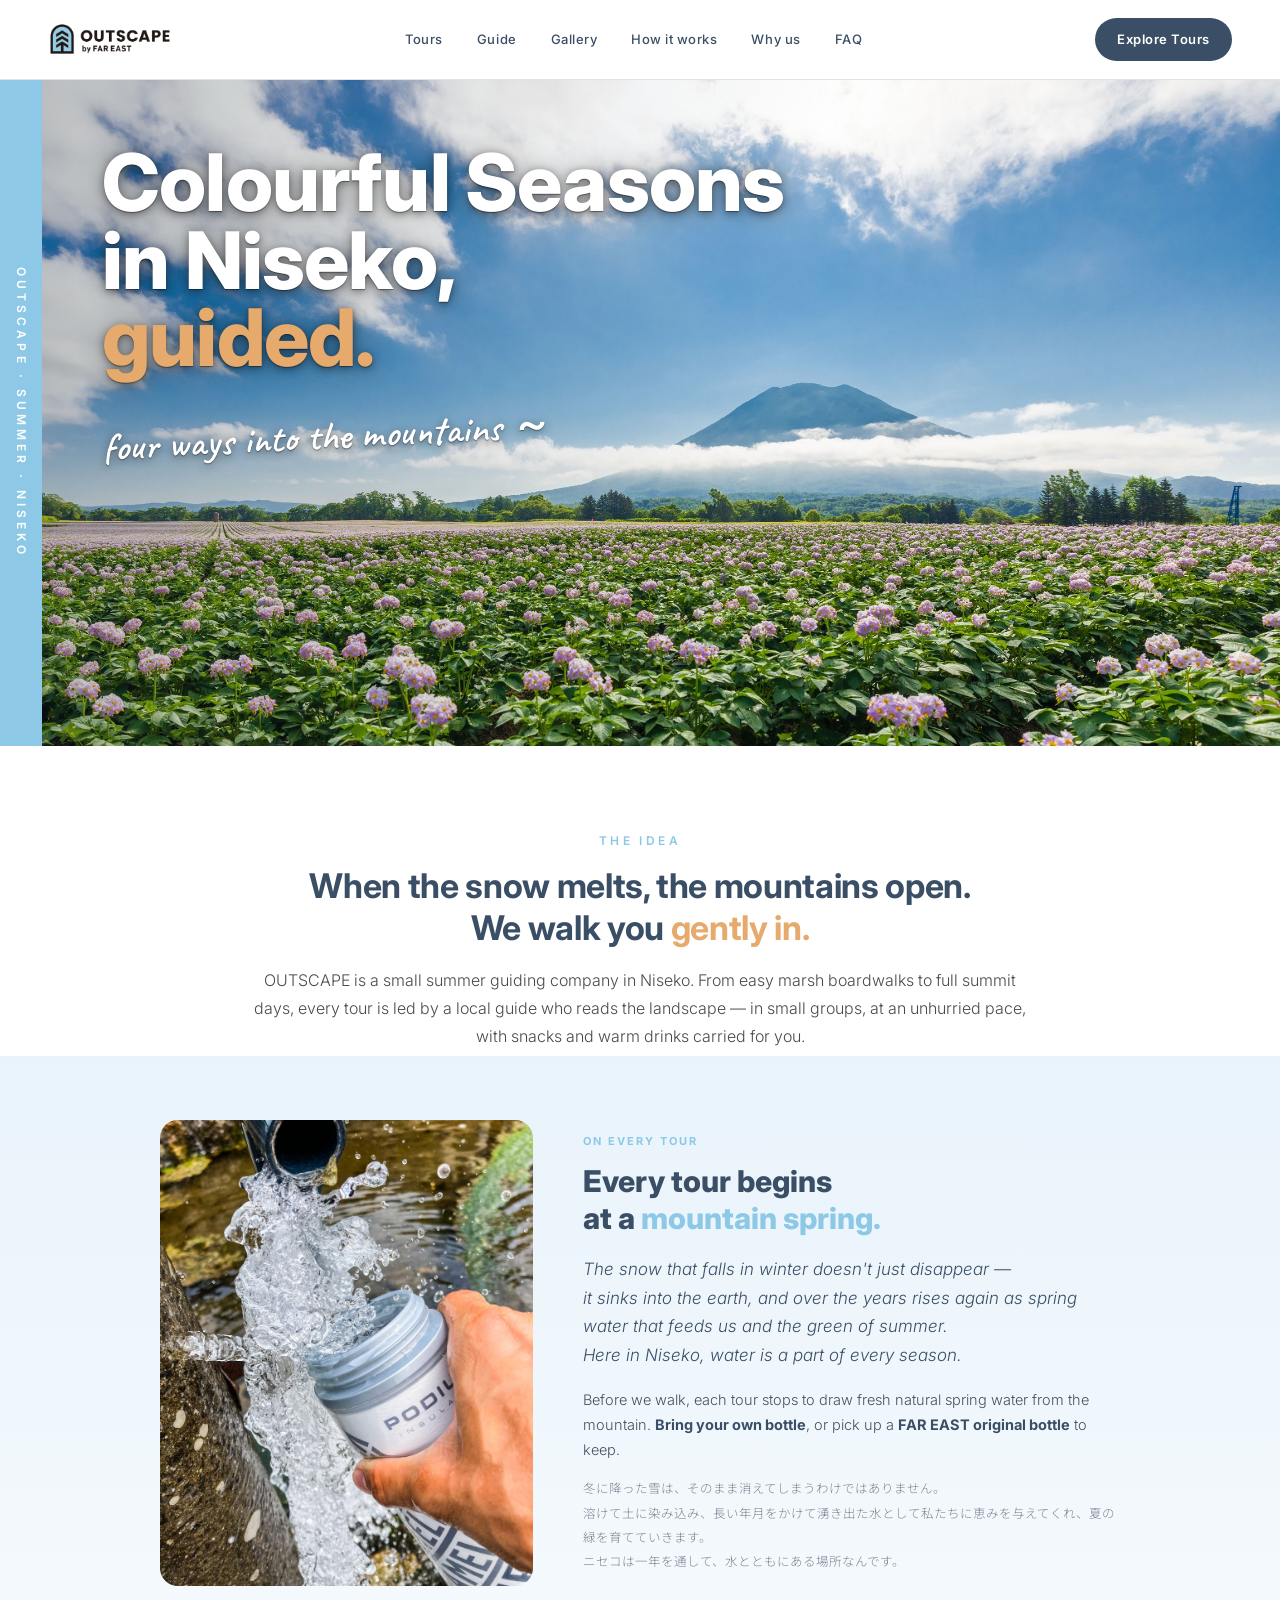
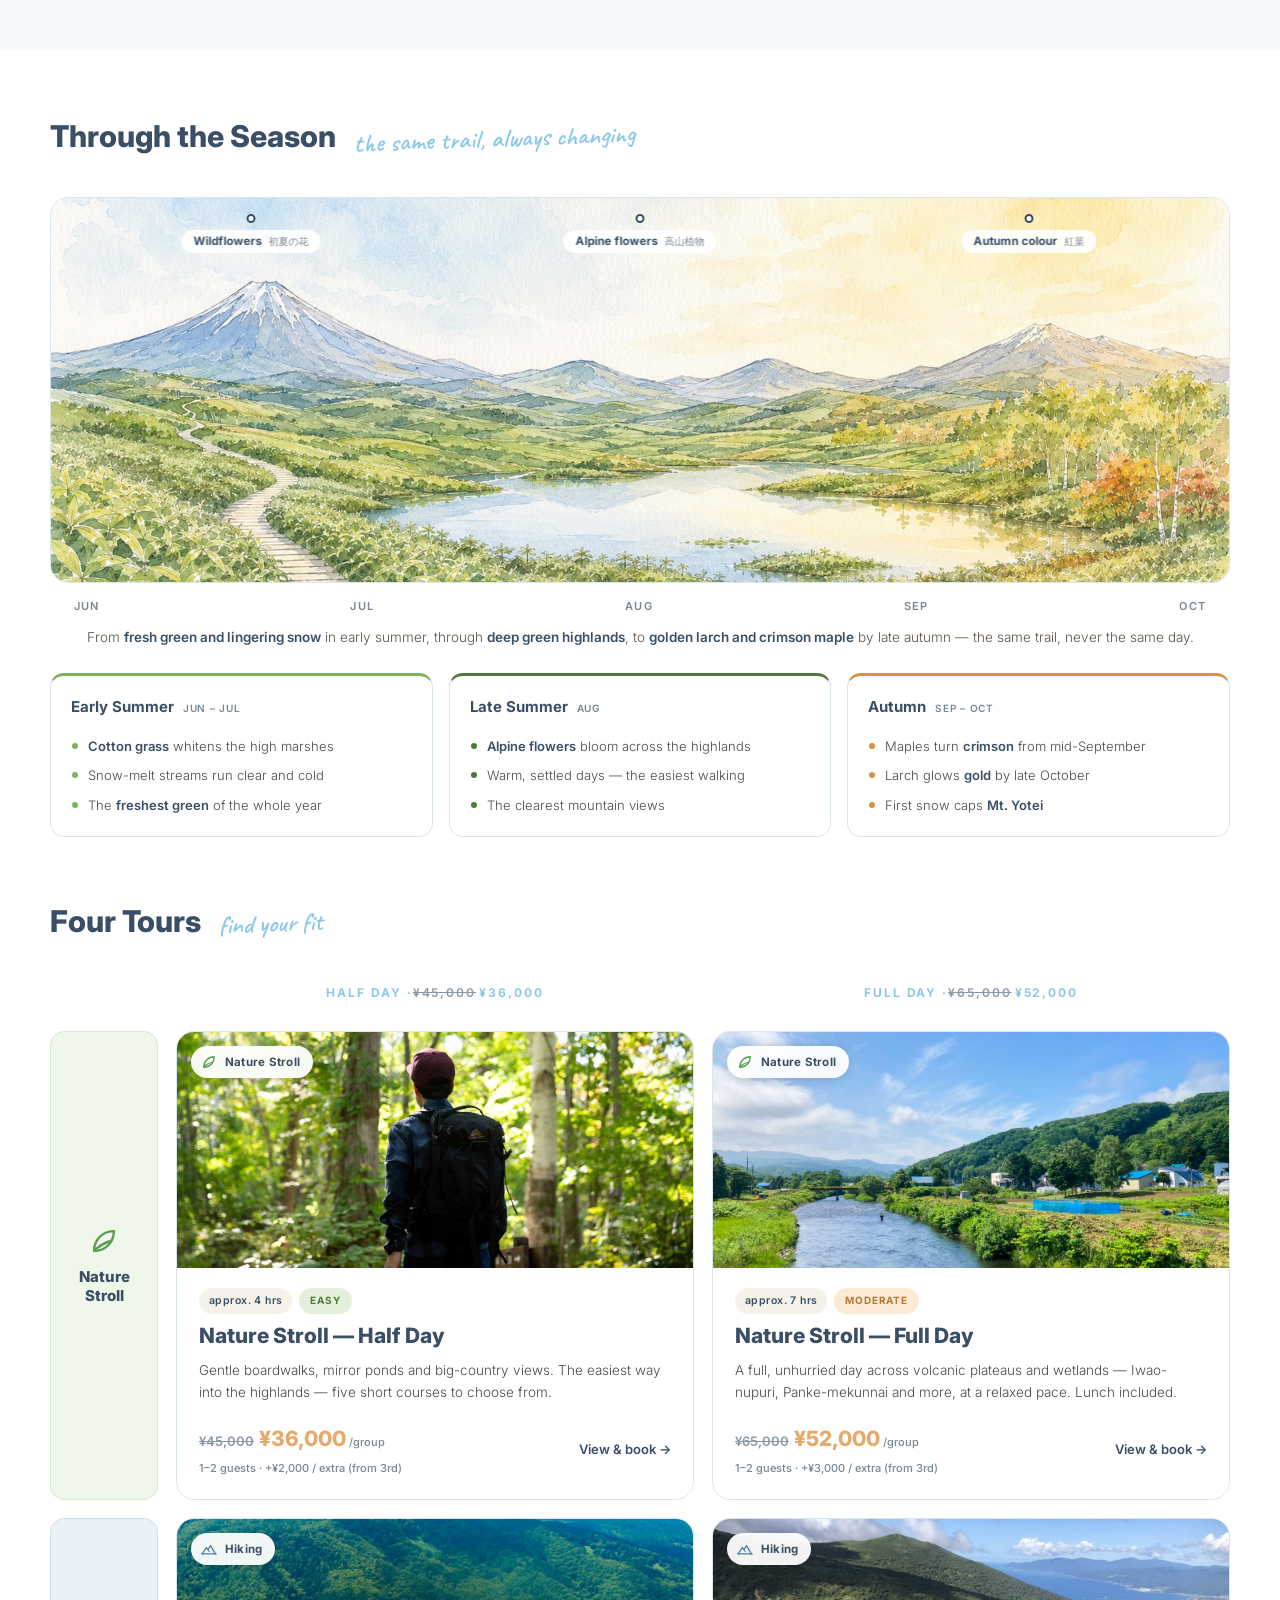
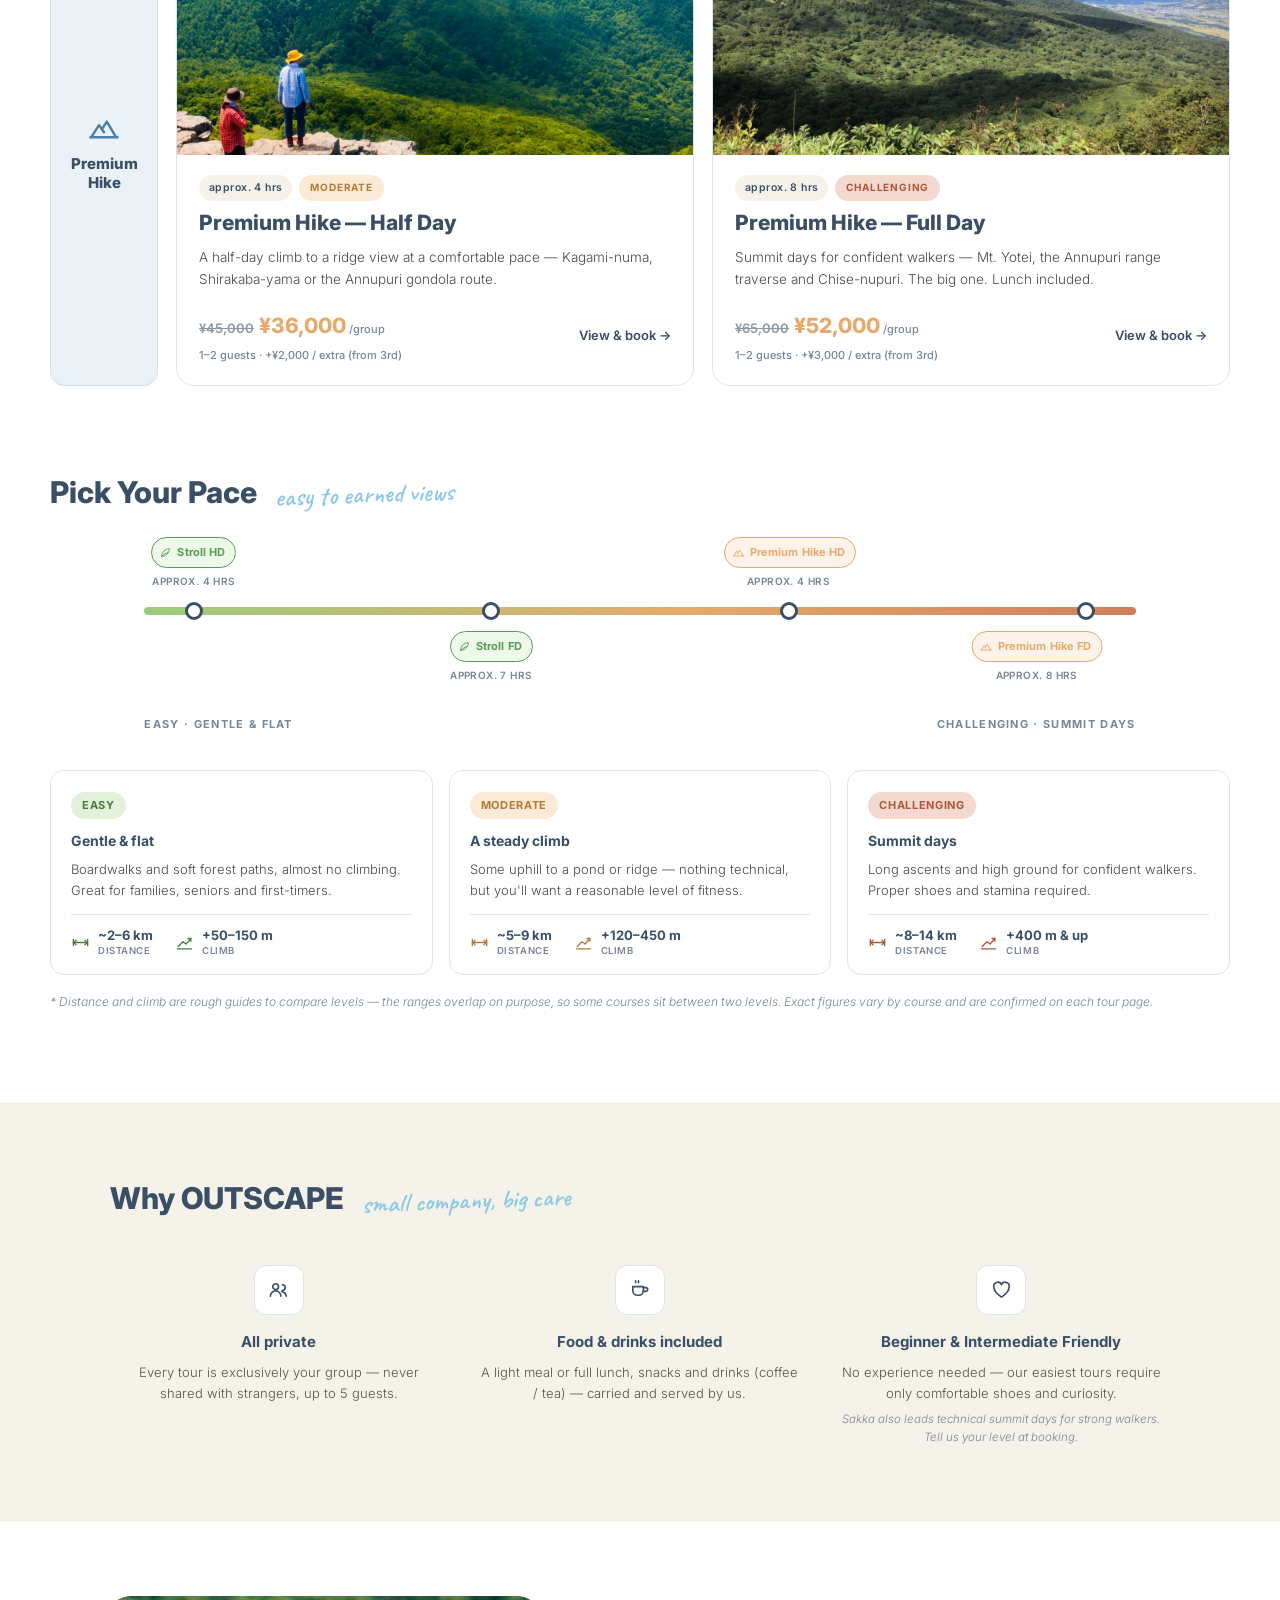
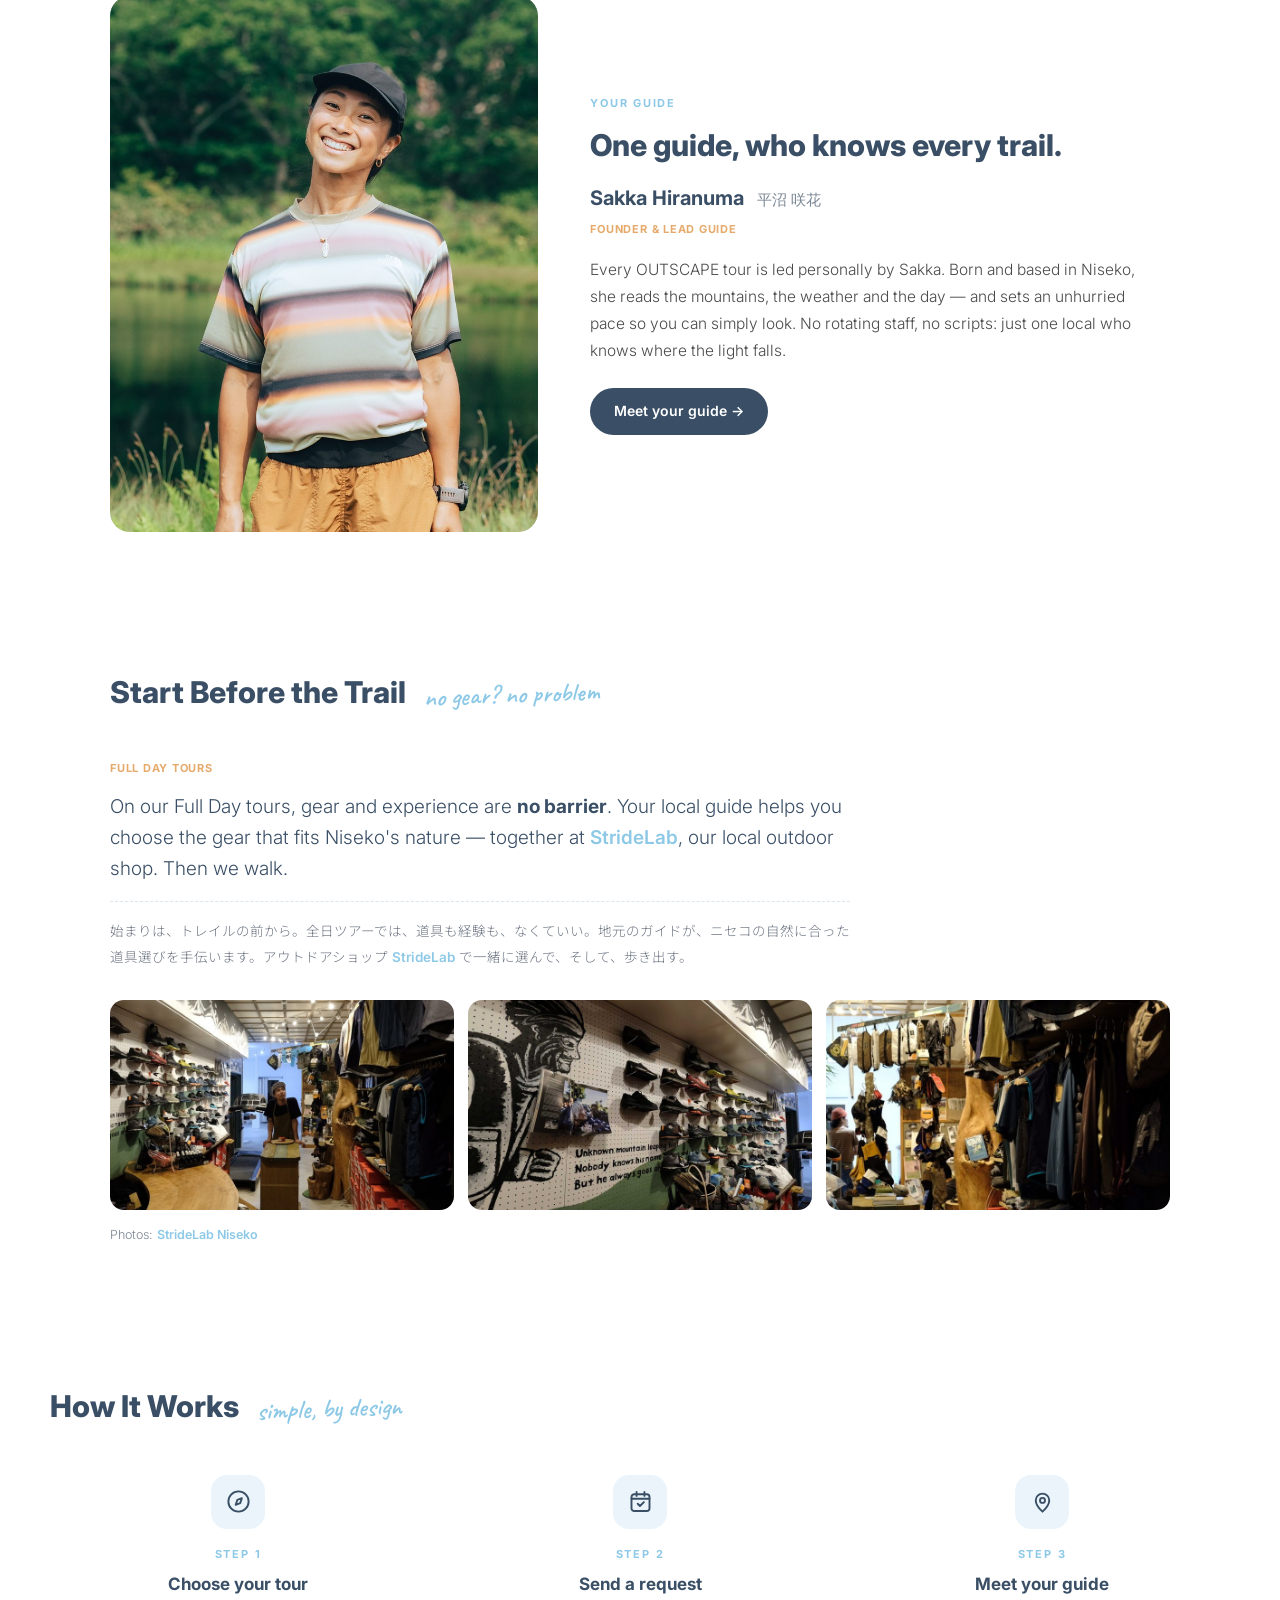
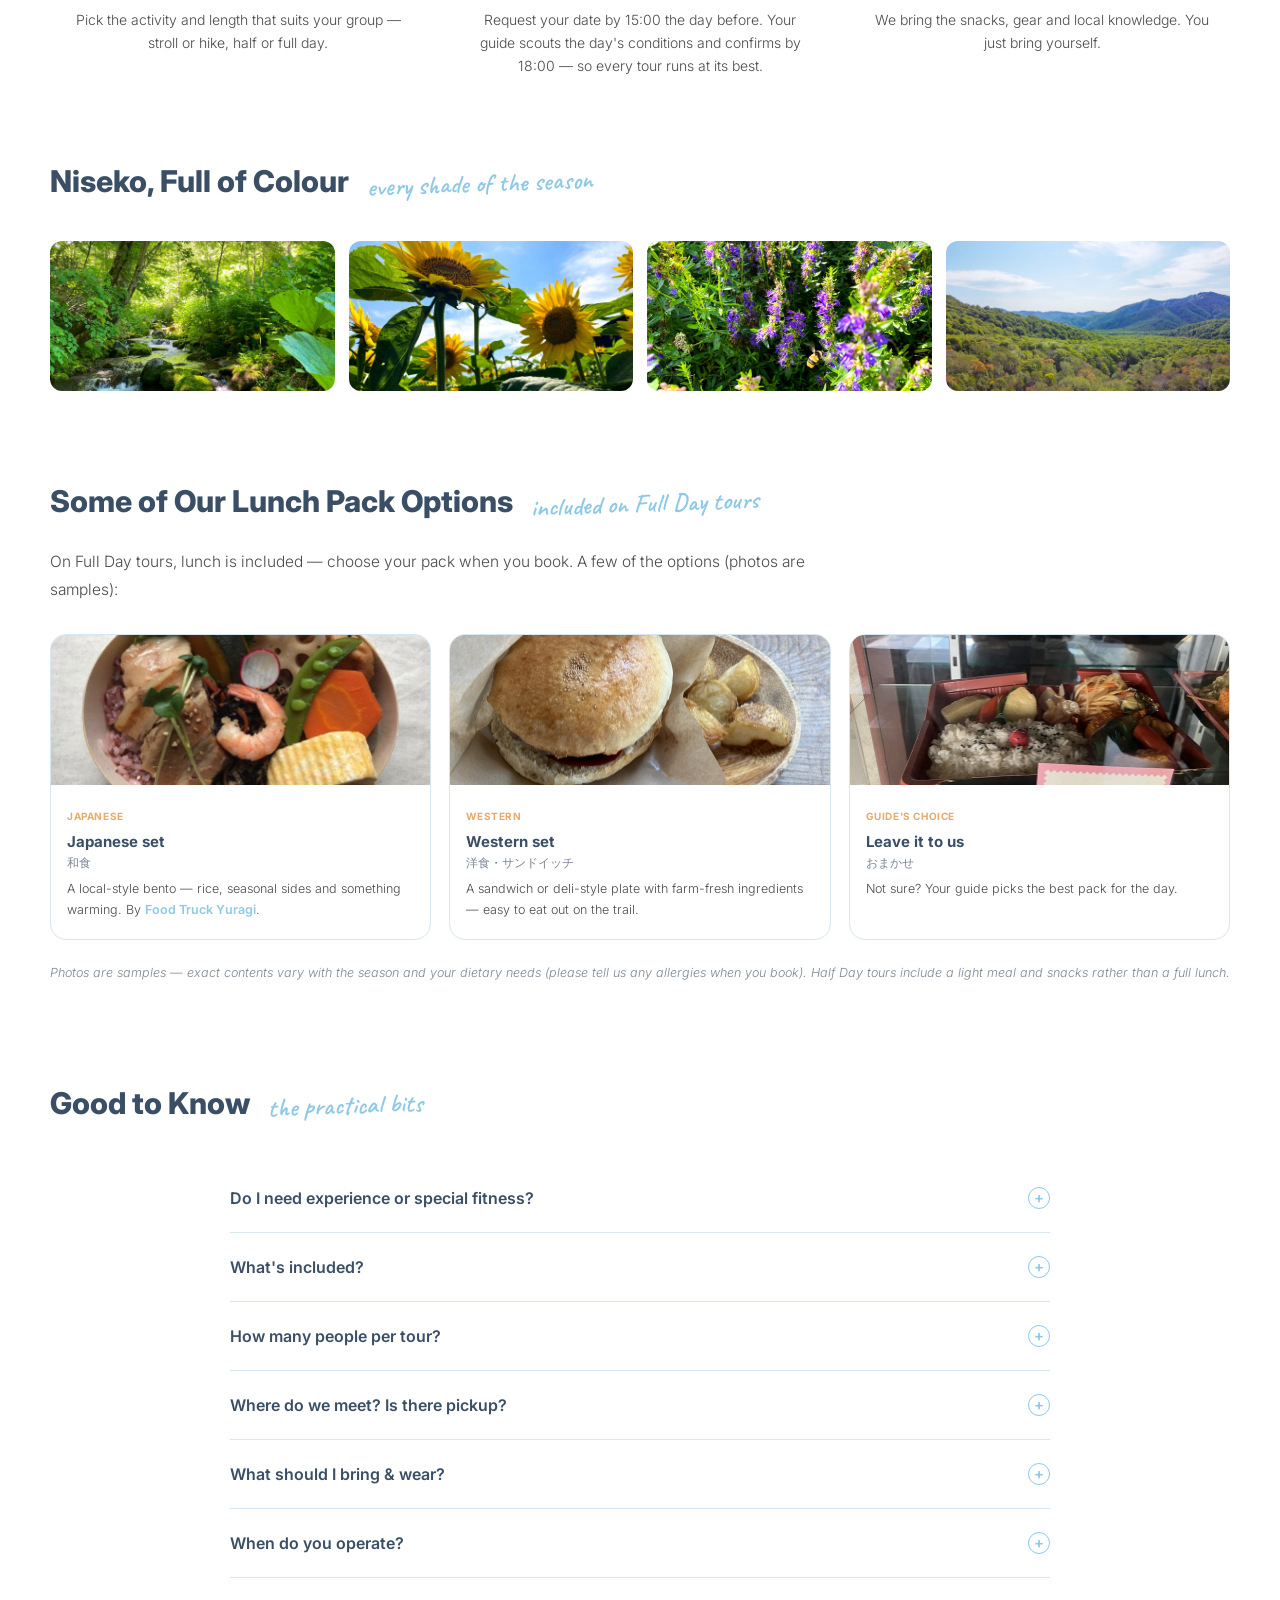
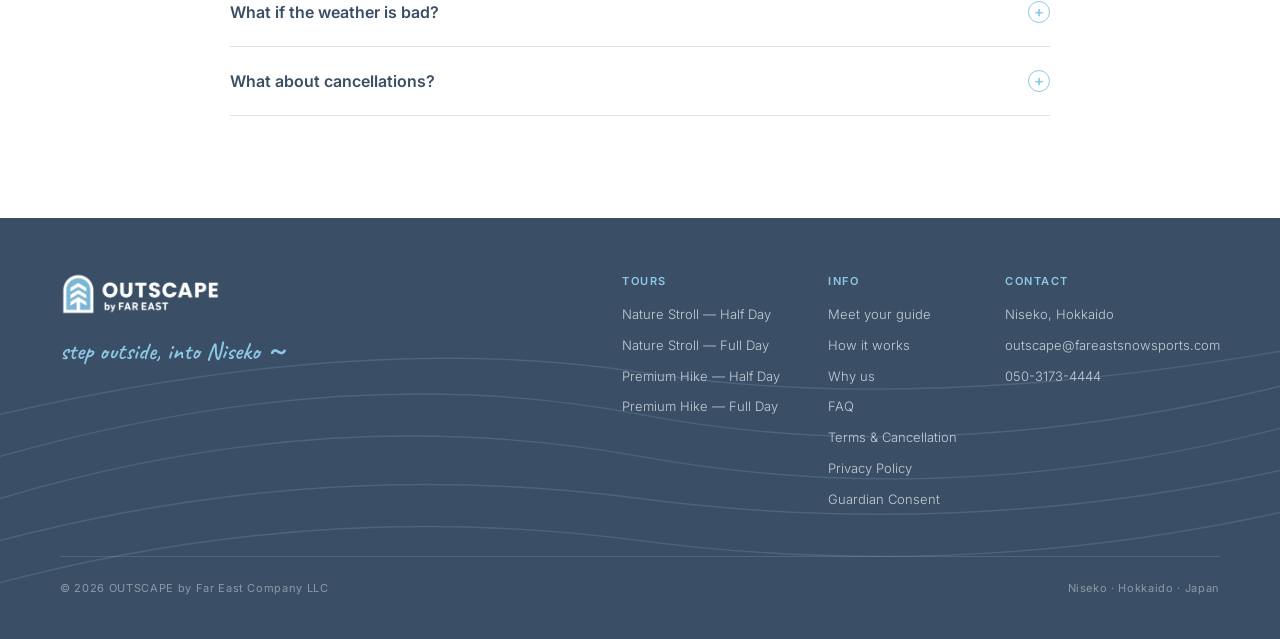
==== commit 73666532: "Give every product its own photography — no more shared or duplicated shots Half Day and Full Day we" ====
--- a/index.html
+++ b/index.html
@@ -32,8 +32,8 @@
 <link rel="icon" type="image/png" sizes="32x32" href="assets/favicon-32x32.png">
 <link rel="icon" type="image/png" sizes="16x16" href="assets/favicon-16x16.png">
 <link rel="apple-touch-icon" href="assets/apple-touch-icon.png">
-<link rel="stylesheet" href="assets/outscape.css?v=59">
-<script src="assets/outscape.js?v=59" defer></script>
+<link rel="stylesheet" href="assets/outscape.css?v=63">
+<script src="assets/outscape.js?v=63" defer></script>
 </head>
 <body>
 
--- a/assets/outscape.css
+++ b/assets/outscape.css
@@ -905,19 +905,26 @@
 .sm-track{height:5px;border-radius:3px;background:#e7ddcb;overflow:hidden}
 .sm-bar{height:100%;border-radius:3px;background:linear-gradient(90deg,#f4cd82,#e0a04e)}
 .sm-times{font-family:'Inter';font-weight:600;font-size:9px;letter-spacing:.01em;color:var(--muted);margin-top:5px;white-space:nowrap}
-.sm-kit{margin-top:11px;font-family:'Inter';font-weight:700;font-size:9.5px;letter-spacing:.05em;text-transform:uppercase;border-radius:20px;padding:4px 0;color:#fff}
-.sm-kit.light{background:#9fb8c9}
-.sm-kit.layer{background:#5b86a8}
-.sm-kit.warm{background:#33506b}
+/* clothing cue — stacked bars show how many layers, not just a word */
+.sm-kit{margin-top:13px;display:flex;flex-direction:column;align-items:center;gap:6px;padding-top:11px;border-top:1px solid var(--line)}
+.kb-stack{display:flex;flex-direction:column-reverse;gap:3px;width:100%;max-width:64px;justify-content:flex-end;min-height:36px}
+.kb{height:9px;border-radius:3px;background:var(--kit,#5b86a8);box-shadow:inset 0 -1px 0 rgba(255,255,255,.35)}
+.kb-t{font-family:'Inter';font-weight:700;font-size:9px;letter-spacing:.06em;text-transform:uppercase;color:var(--kit,#5b86a8)}
+.sm-kit.light{--kit:#9fb8c9}
+.sm-kit.layer{--kit:#5b86a8}
+.sm-kit.warm{--kit:#33506b}
+/* legend uses the same stack, smaller */
+.kb-stack.sm{width:16px;gap:1.5px;flex:none;position:relative;top:2px}
+.kb-stack.sm .kb{height:3.5px}
+.sm-levels .lv.light{--kit:#9fb8c9}
+.sm-levels .lv.layer{--kit:#5b86a8}
+.sm-levels .lv.warm{--kit:#33506b}
 .sm-rule{font-weight:300;font-size:12.5px;color:#5a5346;line-height:1.55;margin-top:15px}
 .sm-rule b{color:var(--navy);font-weight:600}
 .sm-levels{display:grid;grid-template-columns:repeat(3,1fr);gap:8px 18px;margin-top:12px}
 .sm-levels .lv{display:flex;align-items:baseline;gap:8px;font-weight:300;font-size:11.5px;color:#5a5346;line-height:1.45}
 .sm-levels .lv b{font-weight:700;color:var(--navy)}
 .sm-levels .lv .dot{flex:none;width:9px;height:9px;border-radius:50%;position:relative;top:2px}
-.sm-levels .lv.light .dot{background:#9fb8c9}
-.sm-levels .lv.layer .dot{background:#5b86a8}
-.sm-levels .lv.warm .dot{background:#33506b}
 .sm-always{display:flex;align-items:flex-start;gap:9px;margin-top:14px;font-weight:300;font-size:12px;line-height:1.5;color:#5a5346}
 .sm-always .ic{flex:none;color:var(--sky);margin-top:1px}
 .sm-always .ic svg{width:19px;height:19px}
@@ -929,6 +936,8 @@
   .sm-col{padding:9px 3px 10px}
   .sm-temp .hi{font-size:15px}
   .sm-times{font-size:7.5px}
-  .sm-kit{font-size:8px;letter-spacing:.02em}
+  .kb-t{font-size:7.5px;letter-spacing:.02em}
+  .kb{height:7px}
+  .kb-stack{gap:2px;min-height:27px}
   .sm-levels{grid-template-columns:1fr;gap:6px}
 }
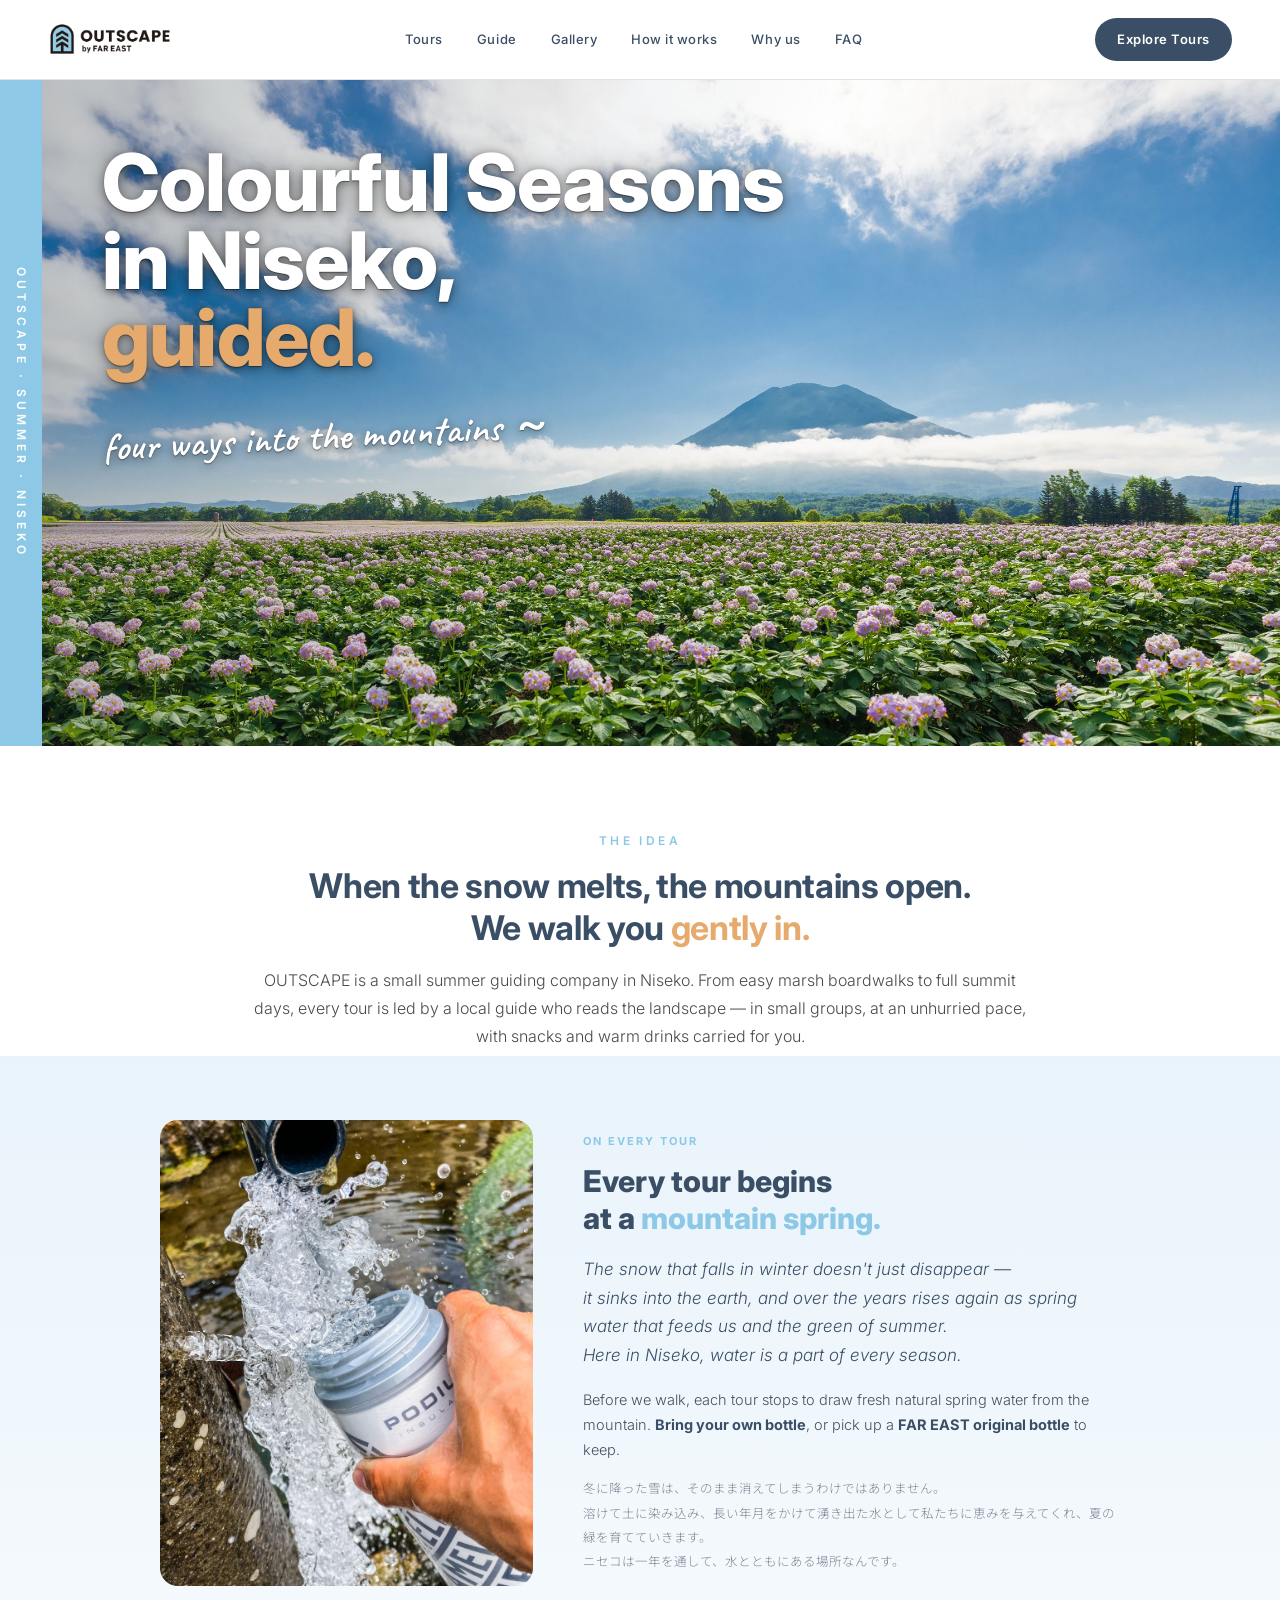
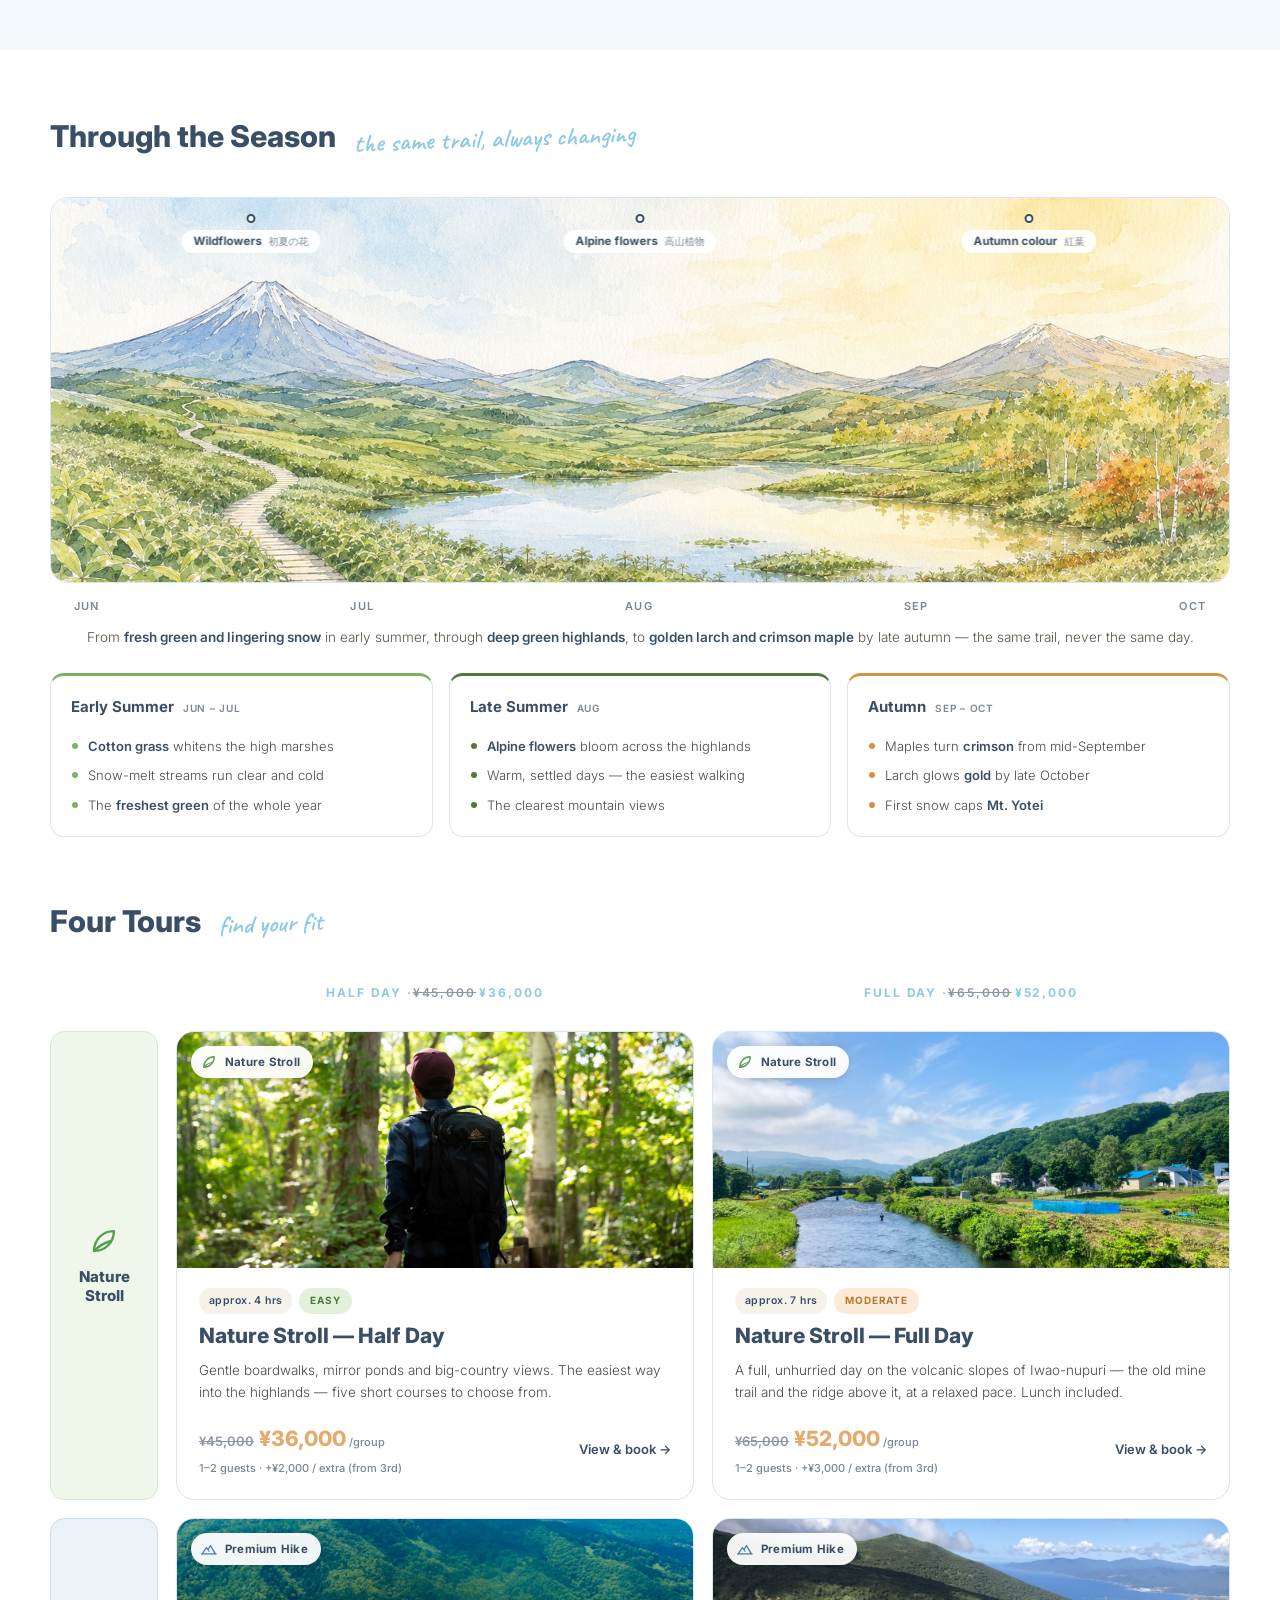
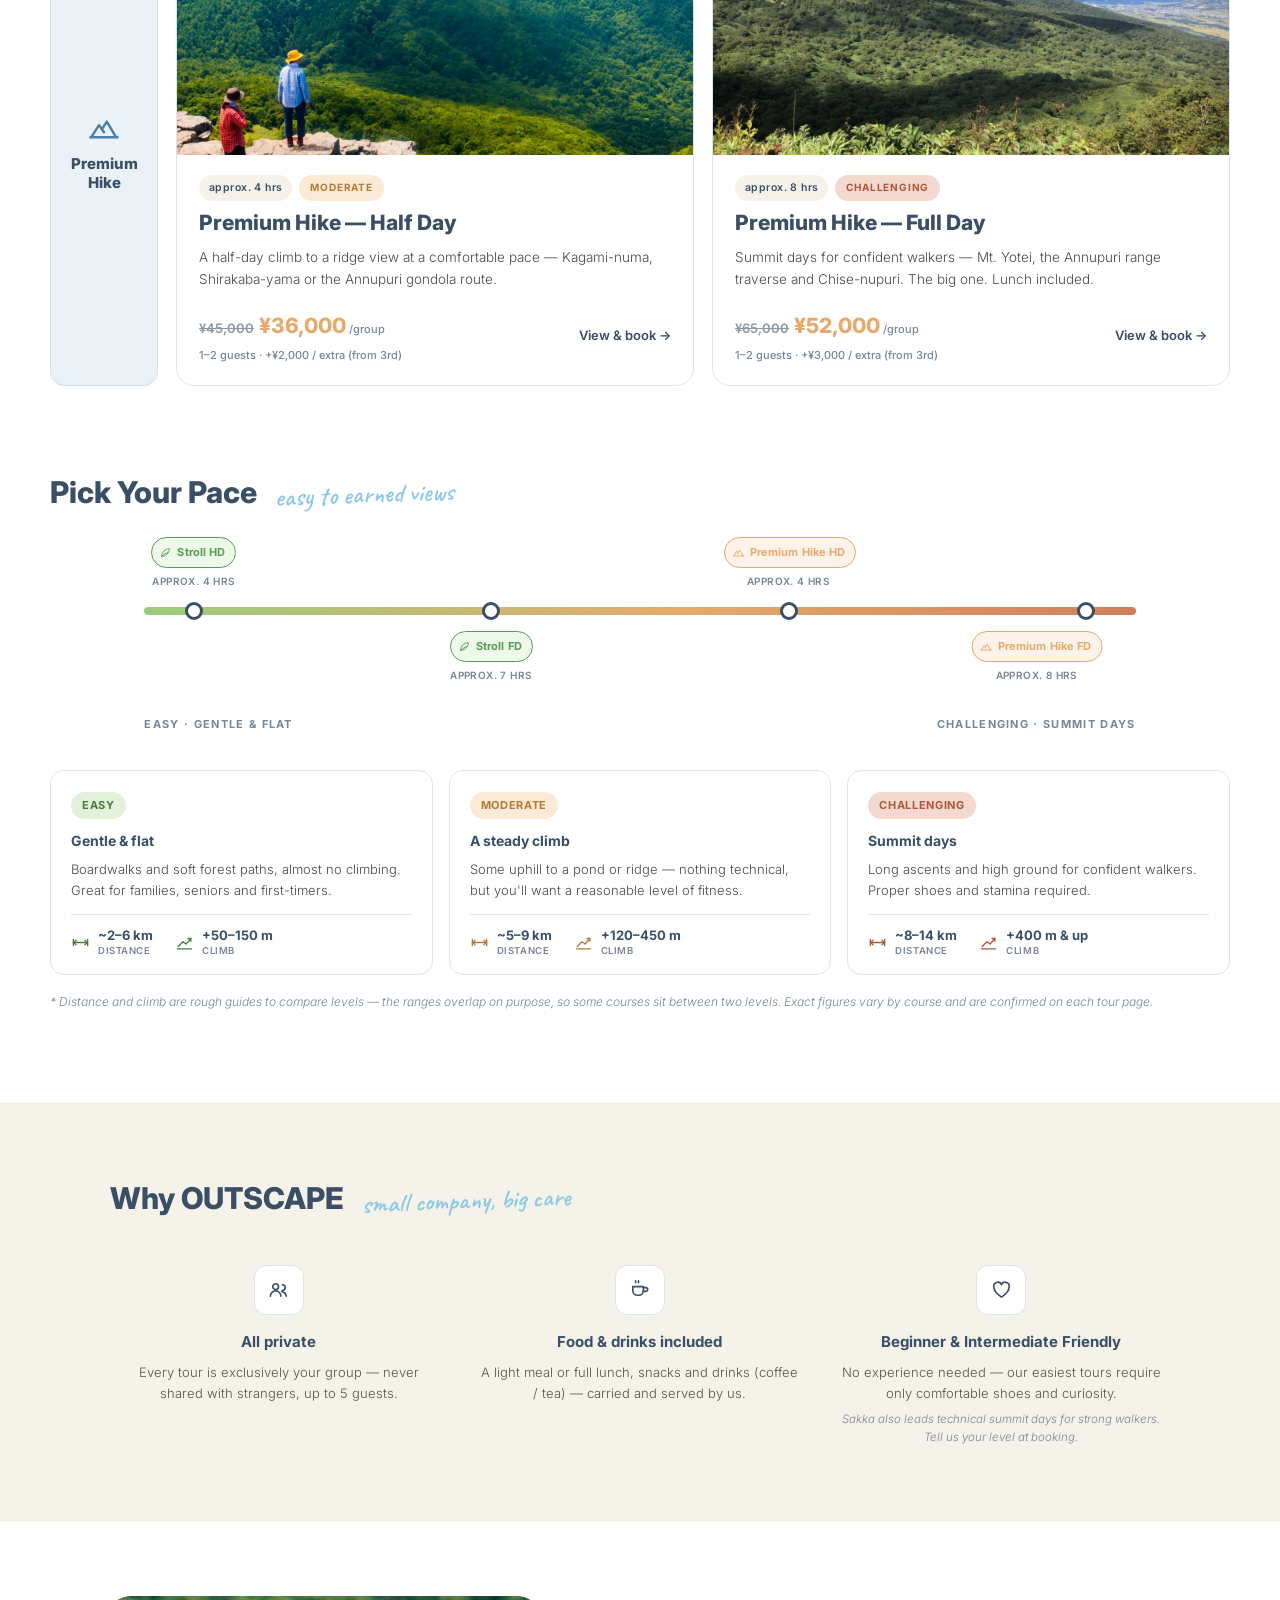
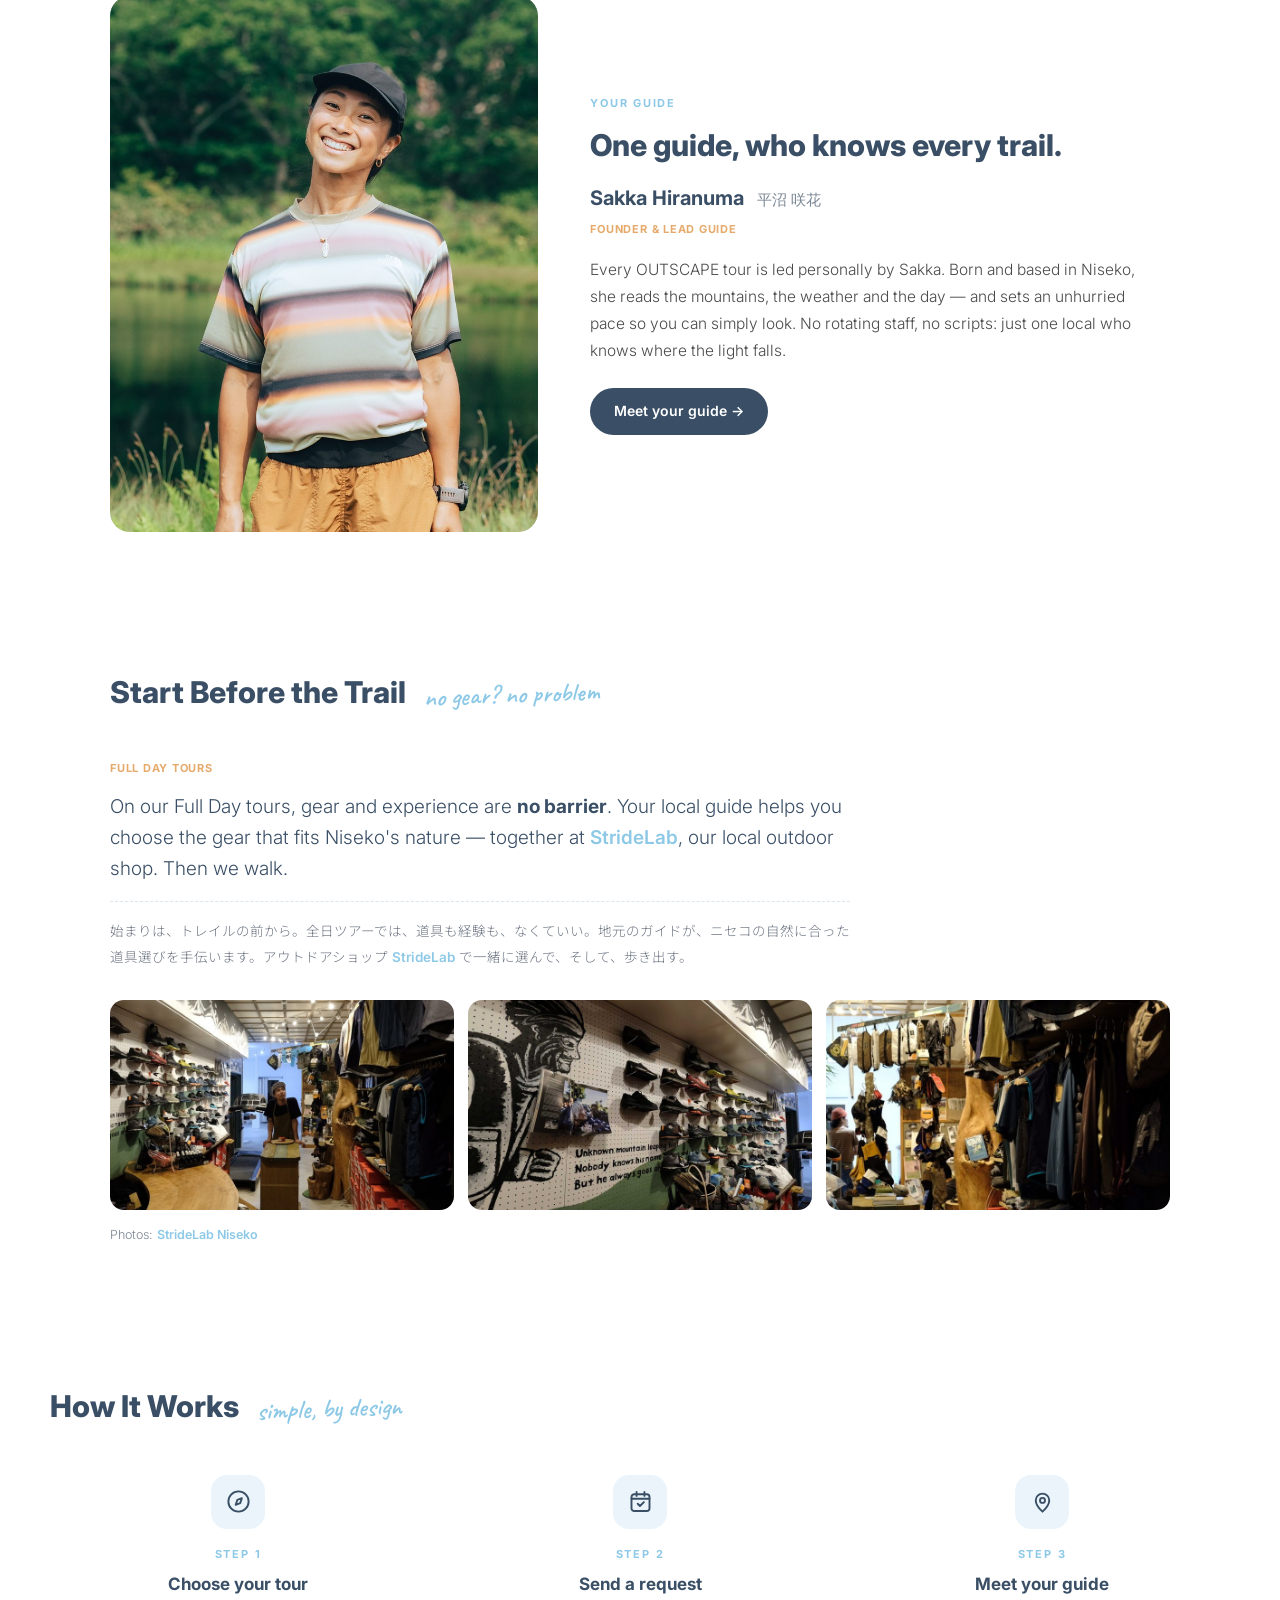
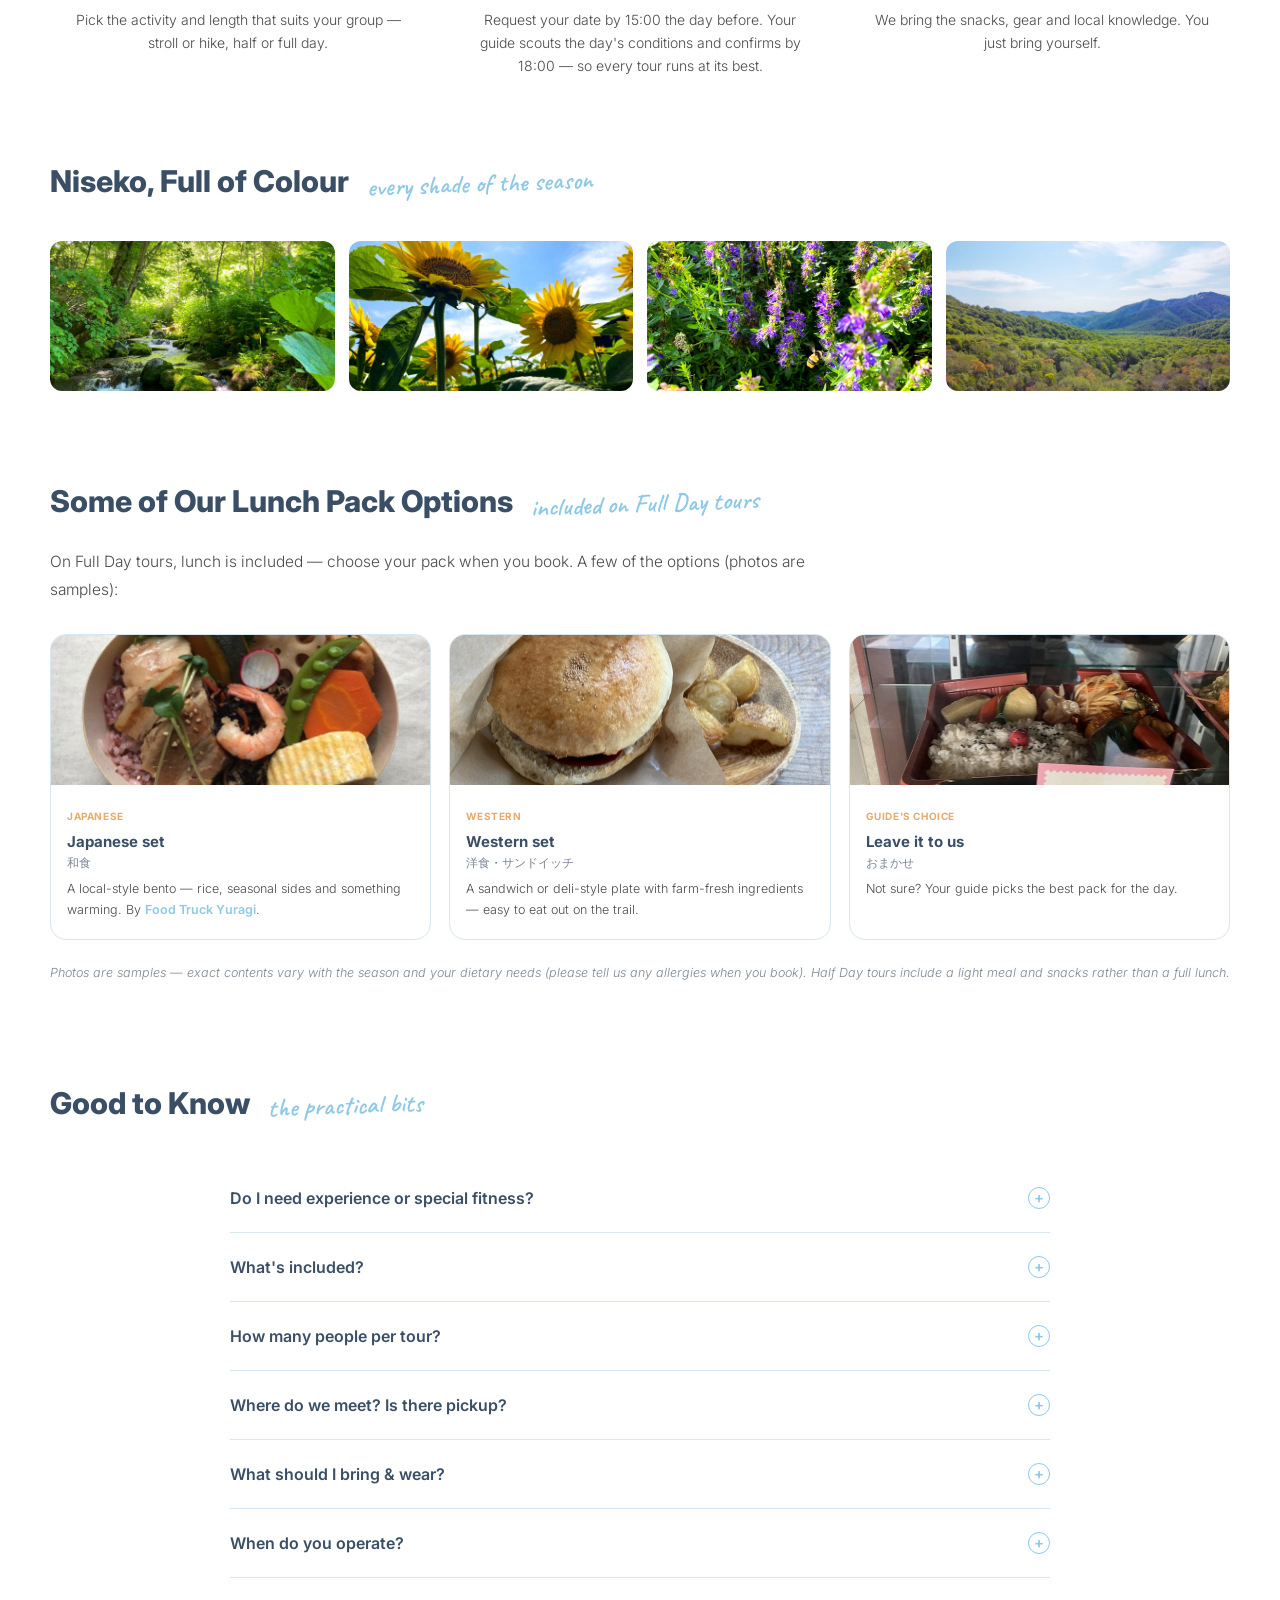
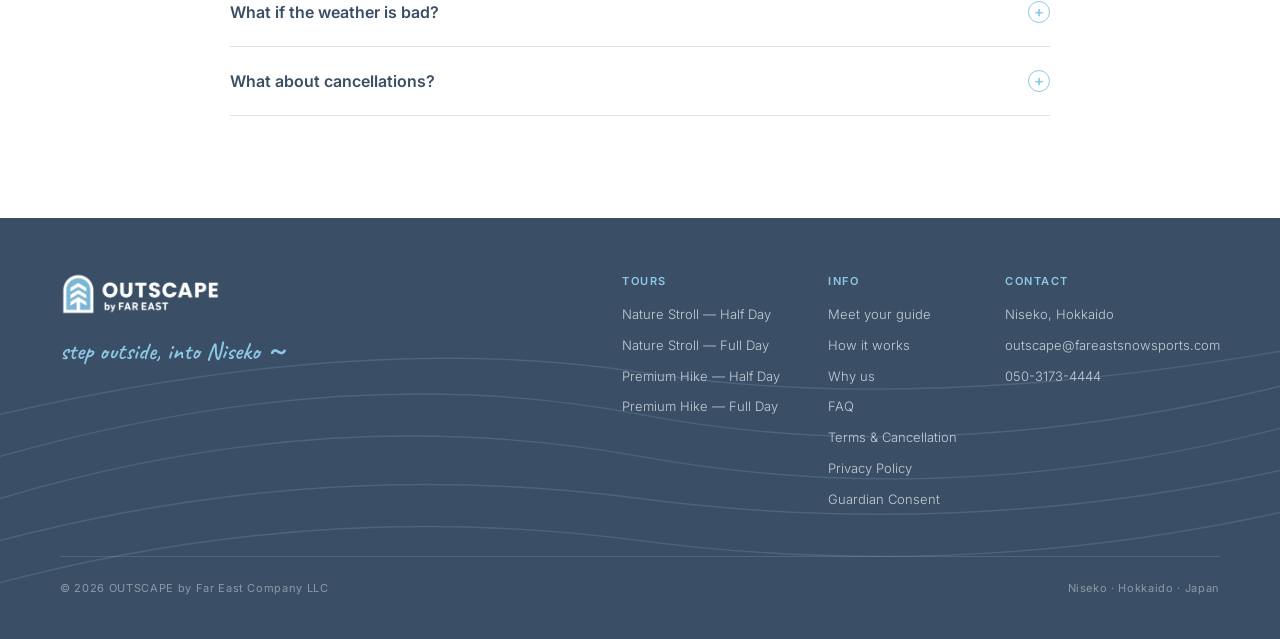
==== commit bd6d26e8: "Correct stale product names and mismatched photography The homepage still called the hiking product " ====
--- a/index.html
+++ b/index.html
@@ -23,7 +23,7 @@
 <meta name="twitter:description" content="Guided nature walks &amp; hikes in Niseko, Hokkaido — small groups, local guides, every colourful season.">
 <meta name="twitter:image" content="https://outscape.fareastsnowsports.com/assets/og_cover.jpg">
 <script type="application/ld+json">
-{"@context":"https://schema.org","@type":"TravelAgency","name":"OUTSCAPE by Far East","description":"Guided summer nature walks and hikes in Niseko, Hokkaido — from gentle marsh boardwalks to summit days.","url":"https://outscape.fareastsnowsports.com/","image":"https://outscape.fareastsnowsports.com/assets/og_cover.jpg","logo":"https://outscape.fareastsnowsports.com/assets/logo_stacked_color.png","telephone":"+81-50-3173-4444","knowsLanguage":["en","ja"],"areaServed":{"@type":"Place","name":"Niseko, Hokkaido, Japan"},"address":{"@type":"PostalAddress","addressLocality":"Niseko","addressRegion":"Hokkaido","addressCountry":"JP"},"makesOffer":[{"@type":"Offer","priceCurrency":"JPY","price":"36000","itemOffered":{"@type":"TouristTrip","name":"Nature Stroll — Half Day"}},{"@type":"Offer","priceCurrency":"JPY","price":"52000","itemOffered":{"@type":"TouristTrip","name":"Nature Stroll — Full Day"}},{"@type":"Offer","priceCurrency":"JPY","price":"36000","itemOffered":{"@type":"TouristTrip","name":"Hiking — Half Day"}},{"@type":"Offer","priceCurrency":"JPY","price":"52000","itemOffered":{"@type":"TouristTrip","name":"Hiking — Full Day"}}]}
+{"@context":"https://schema.org","@type":"TravelAgency","name":"OUTSCAPE by Far East","description":"Guided summer nature walks and hikes in Niseko, Hokkaido — from gentle marsh boardwalks to summit days.","url":"https://outscape.fareastsnowsports.com/","image":"https://outscape.fareastsnowsports.com/assets/og_cover.jpg","logo":"https://outscape.fareastsnowsports.com/assets/logo_stacked_color.png","telephone":"+81-50-3173-4444","knowsLanguage":["en","ja"],"areaServed":{"@type":"Place","name":"Niseko, Hokkaido, Japan"},"address":{"@type":"PostalAddress","addressLocality":"Niseko","addressRegion":"Hokkaido","addressCountry":"JP"},"makesOffer":[{"@type":"Offer","priceCurrency":"JPY","price":"36000","itemOffered":{"@type":"TouristTrip","name":"Nature Stroll — Half Day"}},{"@type":"Offer","priceCurrency":"JPY","price":"52000","itemOffered":{"@type":"TouristTrip","name":"Nature Stroll — Full Day"}},{"@type":"Offer","priceCurrency":"JPY","price":"36000","itemOffered":{"@type":"TouristTrip","name":"Premium Hike — Half Day"}},{"@type":"Offer","priceCurrency":"JPY","price":"52000","itemOffered":{"@type":"TouristTrip","name":"Premium Hike — Full Day"}}]}
 </script>
 <link rel="preconnect" href="https://fonts.googleapis.com">
 <link rel="preconnect" href="https://fonts.gstatic.com" crossorigin>
@@ -32,8 +32,8 @@
 <link rel="icon" type="image/png" sizes="32x32" href="assets/favicon-32x32.png">
 <link rel="icon" type="image/png" sizes="16x16" href="assets/favicon-16x16.png">
 <link rel="apple-touch-icon" href="assets/apple-touch-icon.png">
-<link rel="stylesheet" href="assets/outscape.css?v=63">
-<script src="assets/outscape.js?v=63" defer></script>
+<link rel="stylesheet" href="assets/outscape.css?v=65">
+<script src="assets/outscape.js?v=65" defer></script>
 </head>
 <body>
 
@@ -168,7 +168,7 @@
       <div class="pcard-body">
         <div class="ptags"><span class="ptag">approx. 7 hrs</span><span class="lvl mod">Moderate</span></div>
         <h3><span class="nowrap">Nature Stroll</span> — <span class="nowrap">Full Day</span></h3>
-        <p class="pdesc">A full, unhurried day across volcanic plateaus and wetlands — Iwao-nupuri, Panke-mekunnai and more, at a relaxed pace. Lunch included.</p>
+        <p class="pdesc">A full, unhurried day on the volcanic slopes of Iwao-nupuri — the old mine trail and the ridge above it, at a relaxed pace. Lunch included.</p>
         <div class="pfoot"><span class="pprice"><span class="was">¥65,000</span>¥52,000<small> /group</small><span class="per-extra">1–2 guests · +¥3,000 / extra (from 3rd)</span></span><span class="pgo">View &amp; book →</span></div>
       </div>
     </article>
@@ -178,7 +178,7 @@
     <!-- Premium Hike HD -->
     <article class="pcard">
       <a class="stretch" href="hiking-hd.html" aria-label="Premium Hike — Half Day"></a>
-      <div class="pcard-photo"><span class="pcard-act hike"><svg class="line" viewBox="0 0 24 24"><path d="M3 18.5l5.5-8.5 3.5 5M10.5 13l3.5-5.5 6.5 11"/><path d="M2.5 18.5h19"/></svg>Hiking</span><img src="assets/prod_hiking_hd.jpg" alt="Hikers at a green ridge viewpoint"></div>
+      <div class="pcard-photo"><span class="pcard-act hike"><svg class="line" viewBox="0 0 24 24"><path d="M3 18.5l5.5-8.5 3.5 5M10.5 13l3.5-5.5 6.5 11"/><path d="M2.5 18.5h19"/></svg>Premium Hike</span><img src="assets/prod_hiking_hd.jpg" alt="Hikers at a green ridge viewpoint"></div>
       <div class="pcard-body">
         <div class="ptags"><span class="ptag">approx. 4 hrs</span><span class="lvl mod">Moderate</span></div>
         <h3><span class="nowrap">Premium Hike</span> — <span class="nowrap">Half Day</span></h3>
@@ -190,7 +190,7 @@
     <!-- Premium Hike FD -->
     <article class="pcard">
       <a class="stretch" href="hiking-fd.html" aria-label="Premium Hike — Full Day"></a>
-      <div class="pcard-photo"><span class="pcard-act hike"><svg class="line" viewBox="0 0 24 24"><path d="M3 18.5l5.5-8.5 3.5 5M10.5 13l3.5-5.5 6.5 11"/><path d="M2.5 18.5h19"/></svg>Hiking</span><img src="assets/prod_hiking_fd.jpg" alt="Alpine crater ridge under blue sky"></div>
+      <div class="pcard-photo"><span class="pcard-act hike"><svg class="line" viewBox="0 0 24 24"><path d="M3 18.5l5.5-8.5 3.5 5M10.5 13l3.5-5.5 6.5 11"/><path d="M2.5 18.5h19"/></svg>Premium Hike</span><img src="assets/prod_hiking_fd.jpg" alt="A long green ridge above the Niseko valley"></div>
       <div class="pcard-body">
         <div class="ptags"><span class="ptag">approx. 8 hrs</span><span class="lvl chall">Challenging</span></div>
         <h3><span class="nowrap">Premium Hike</span> — <span class="nowrap">Full Day</span></h3>
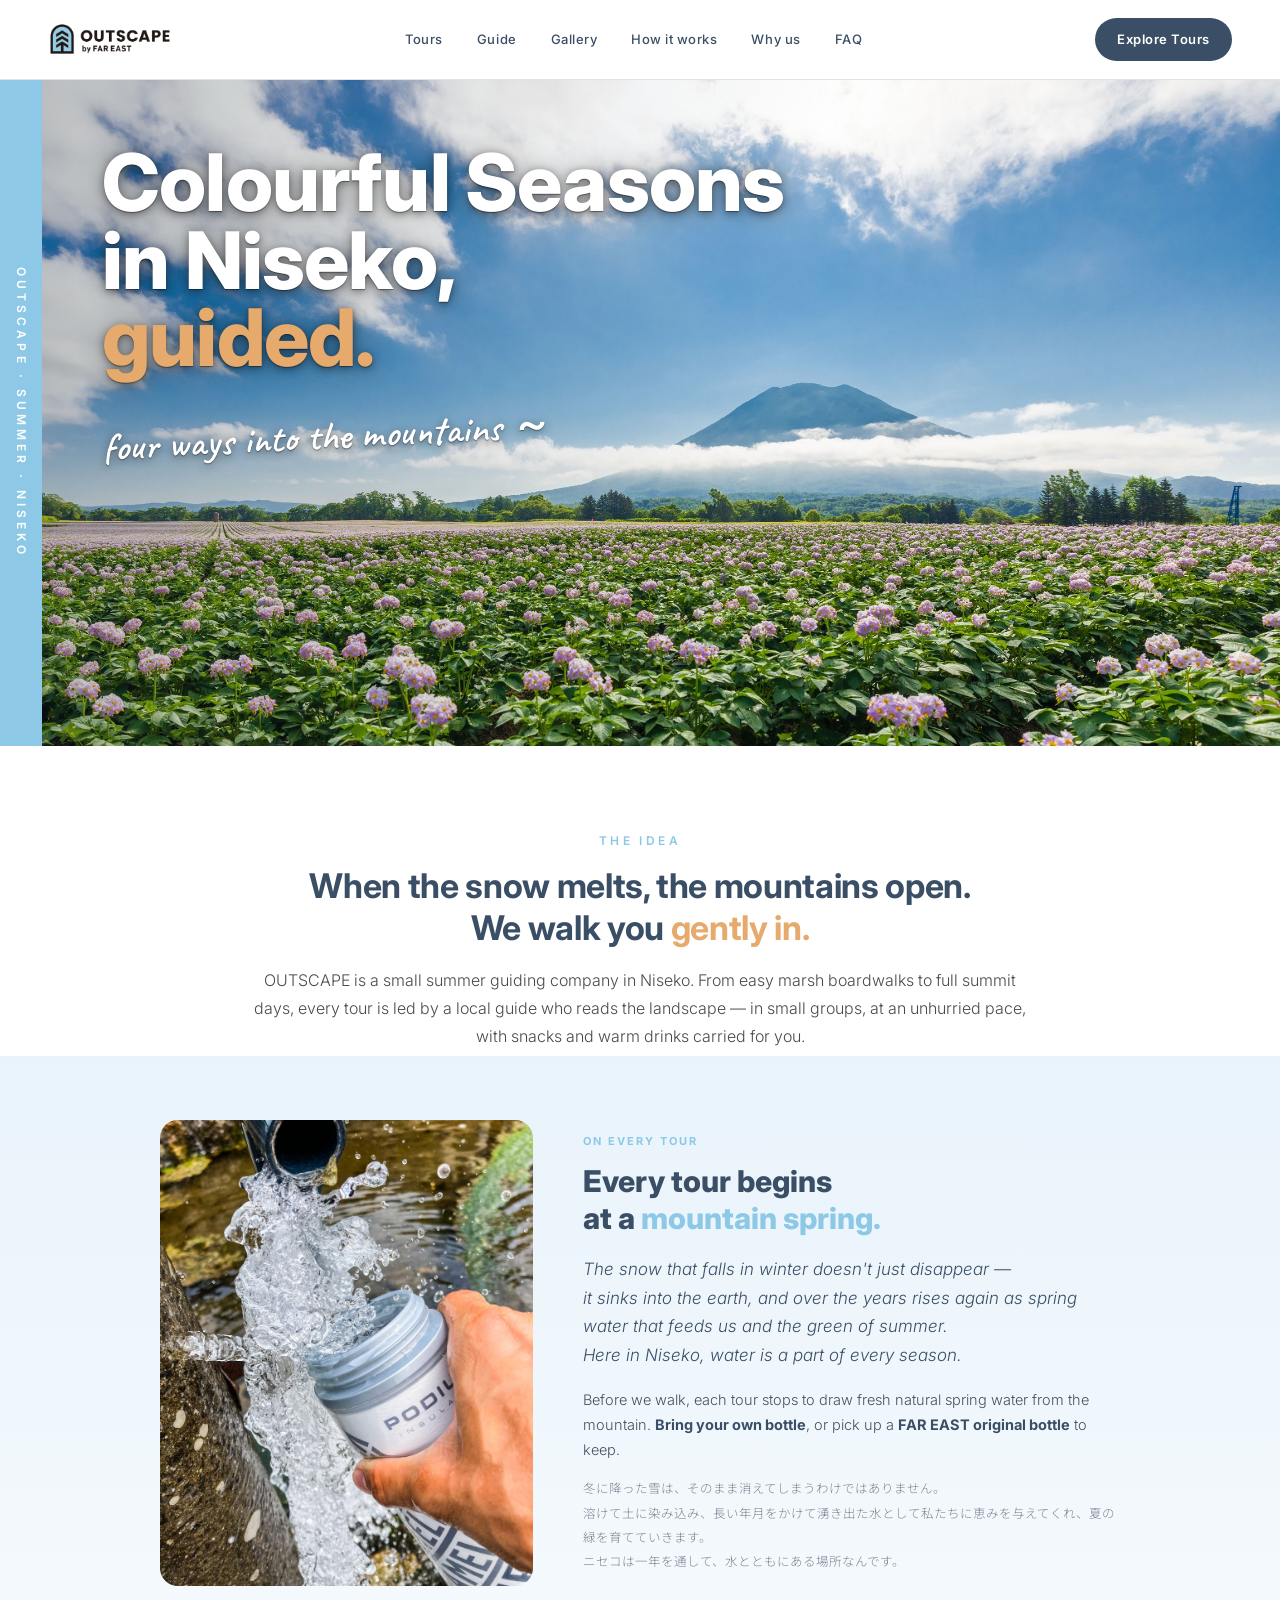
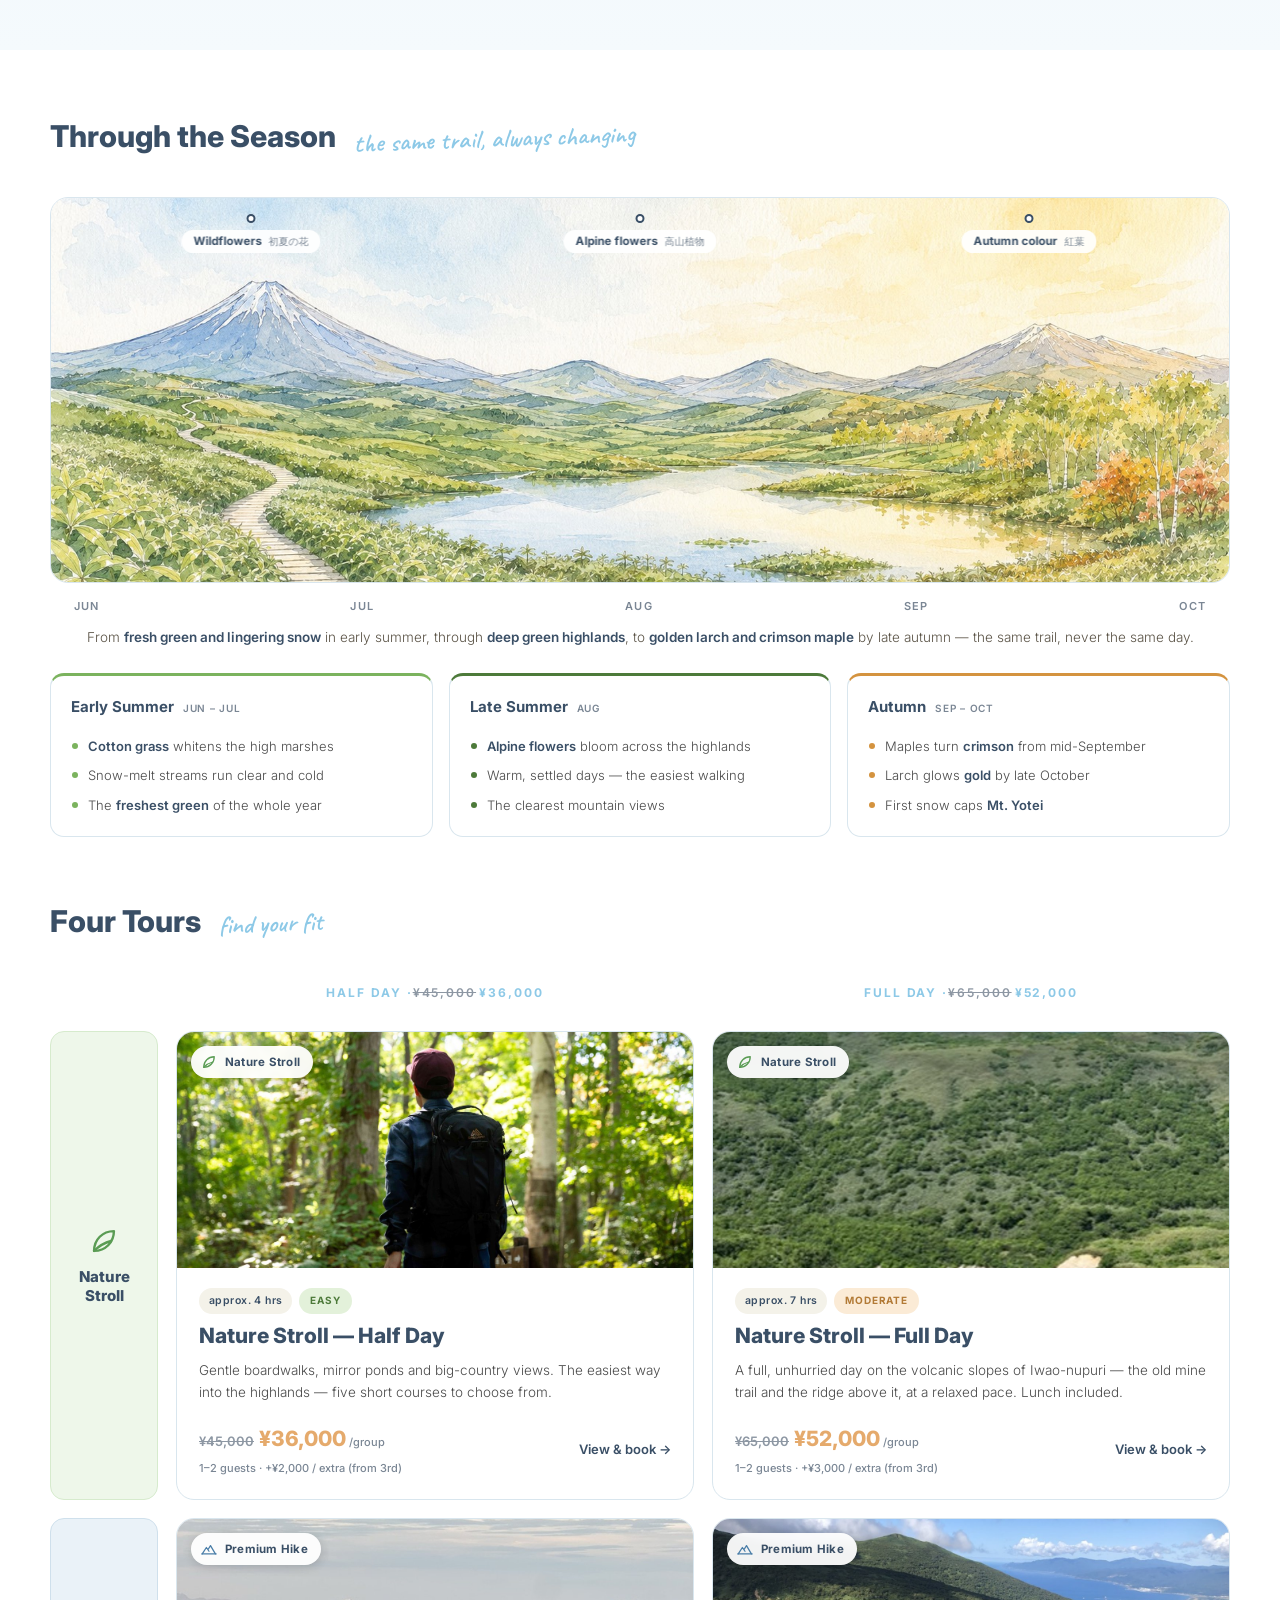
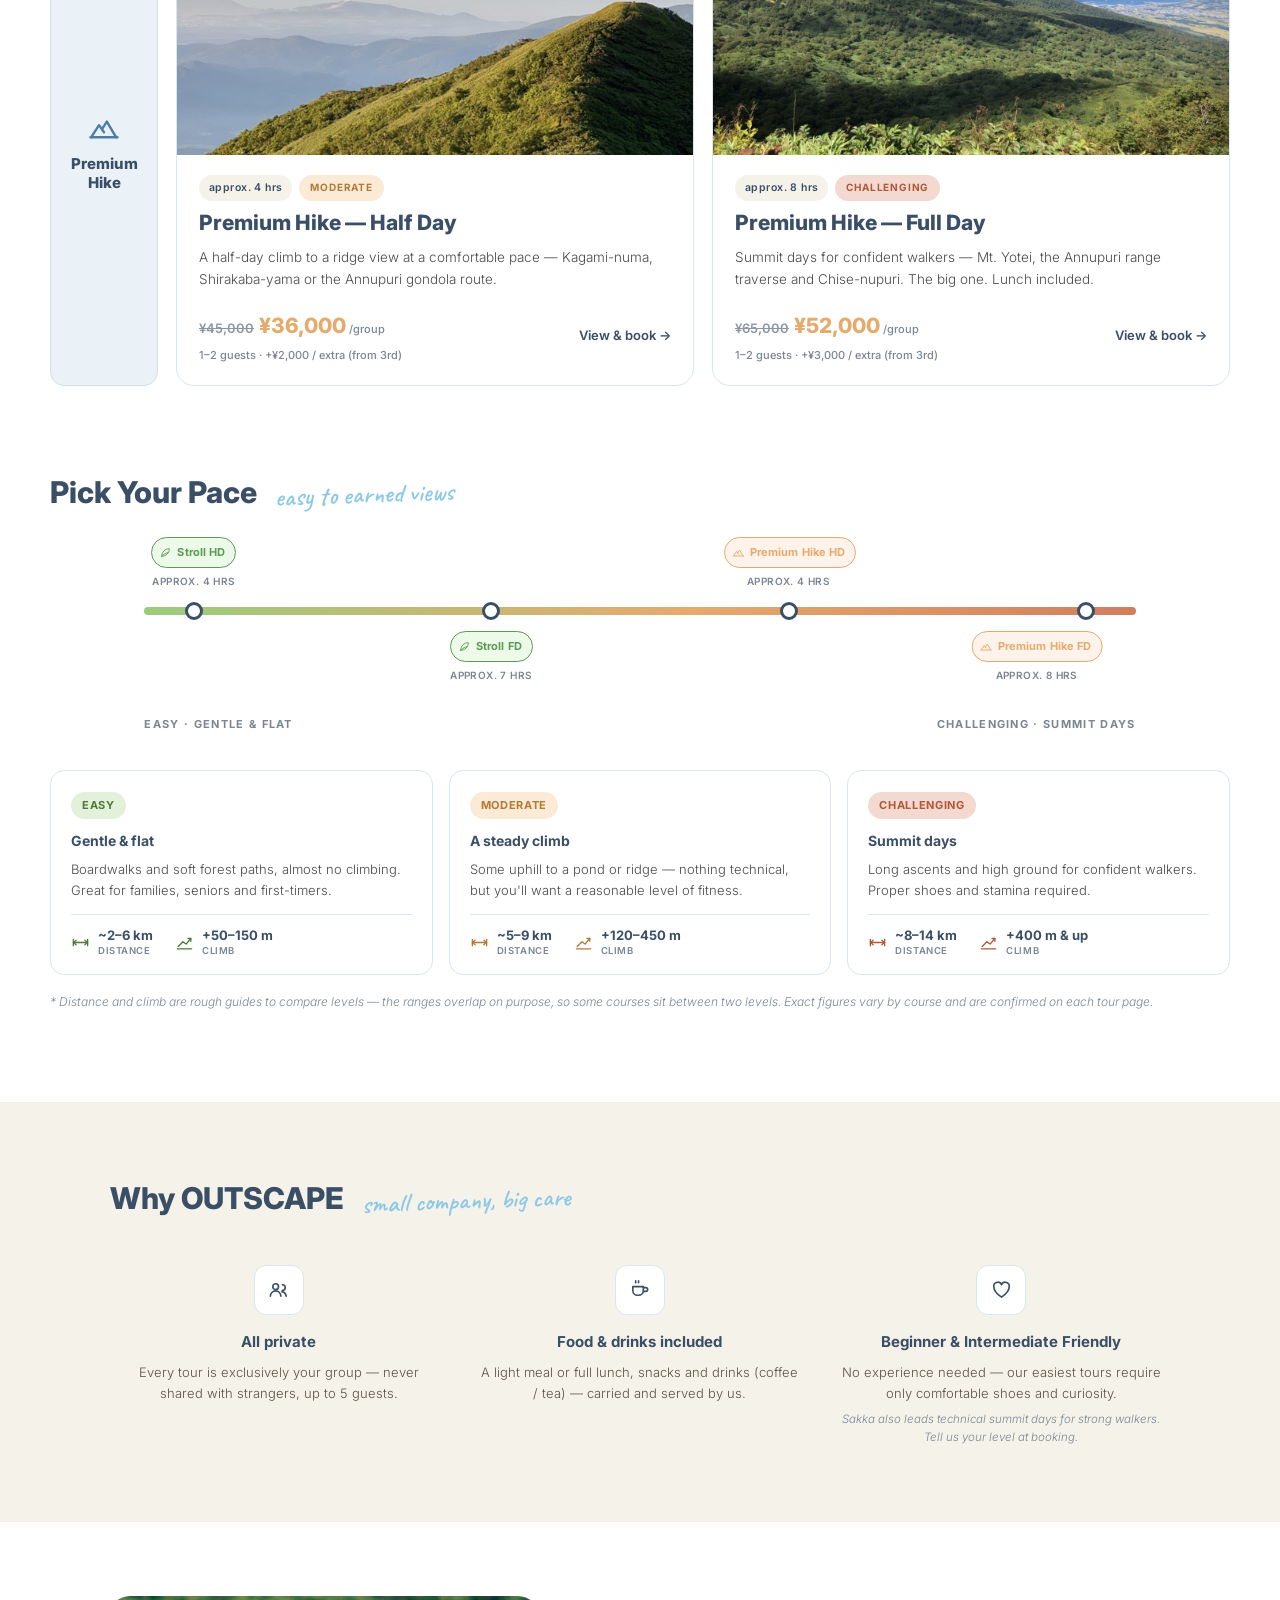
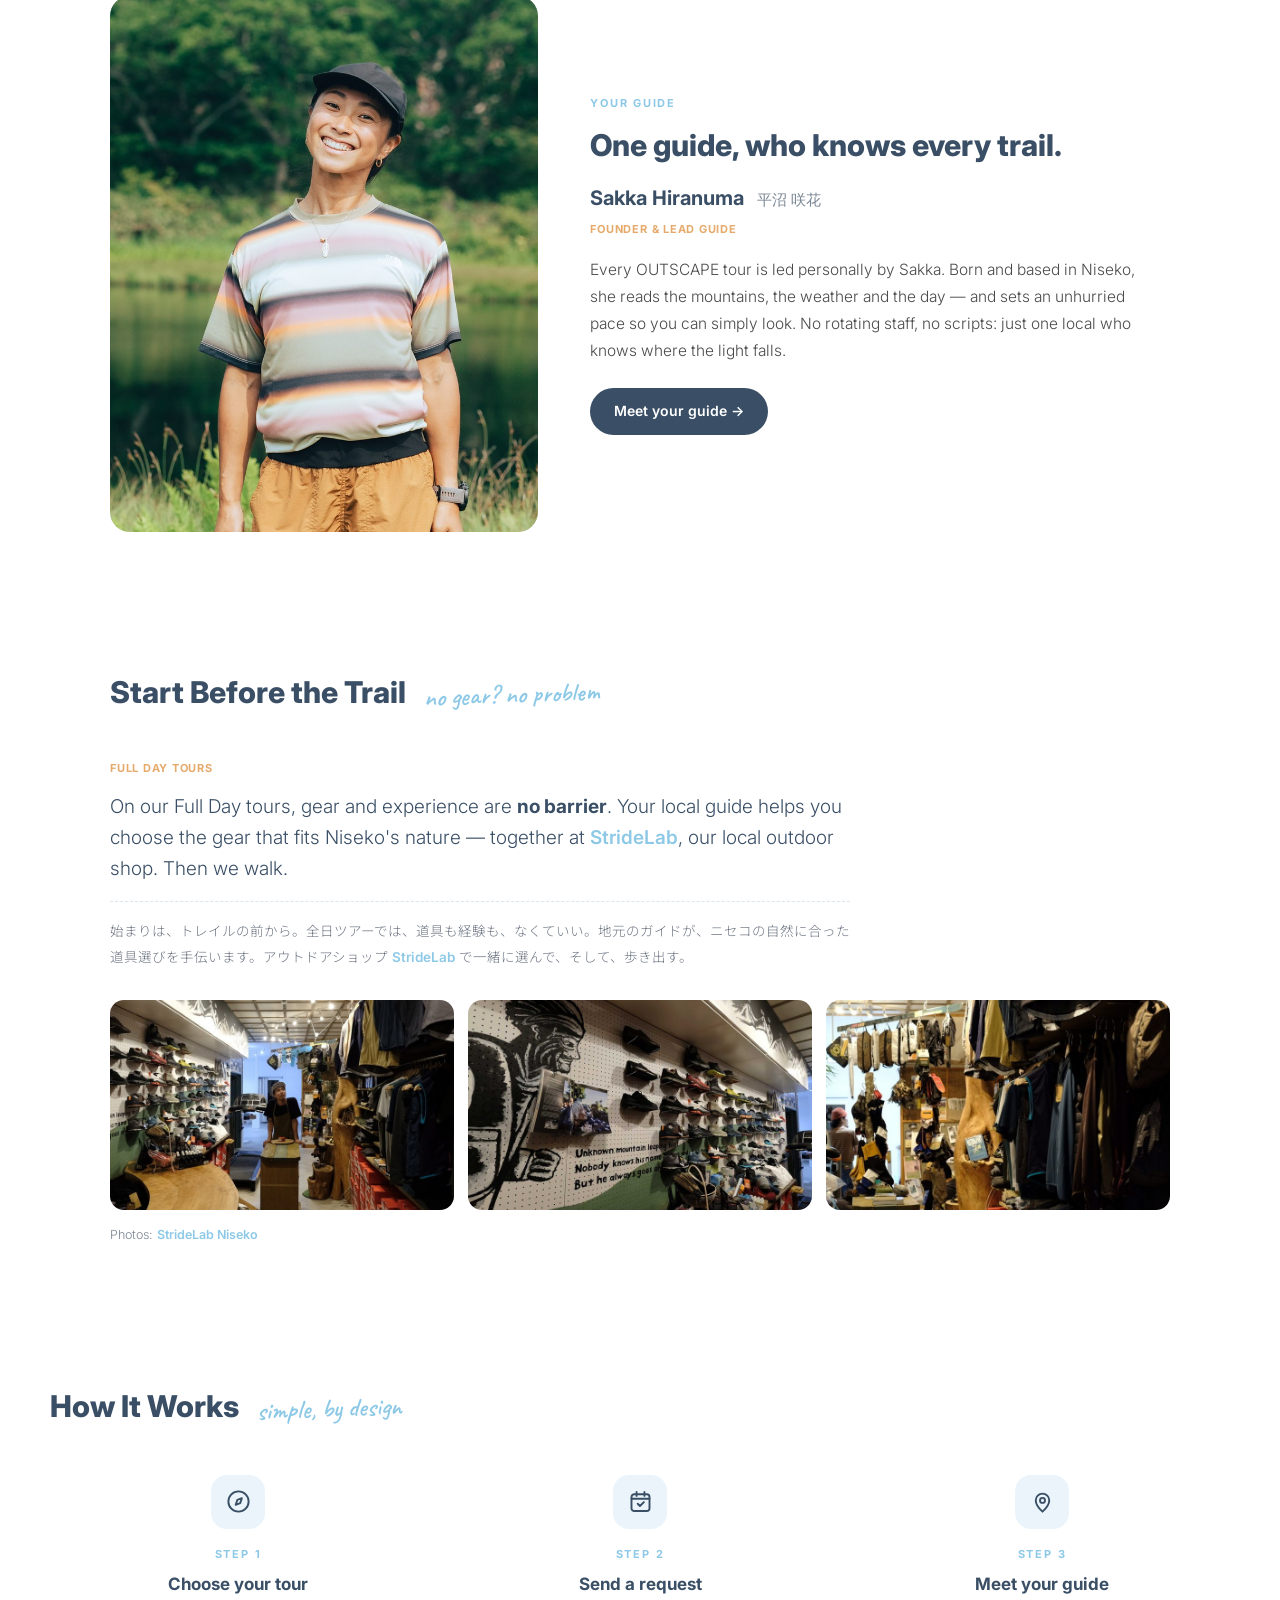
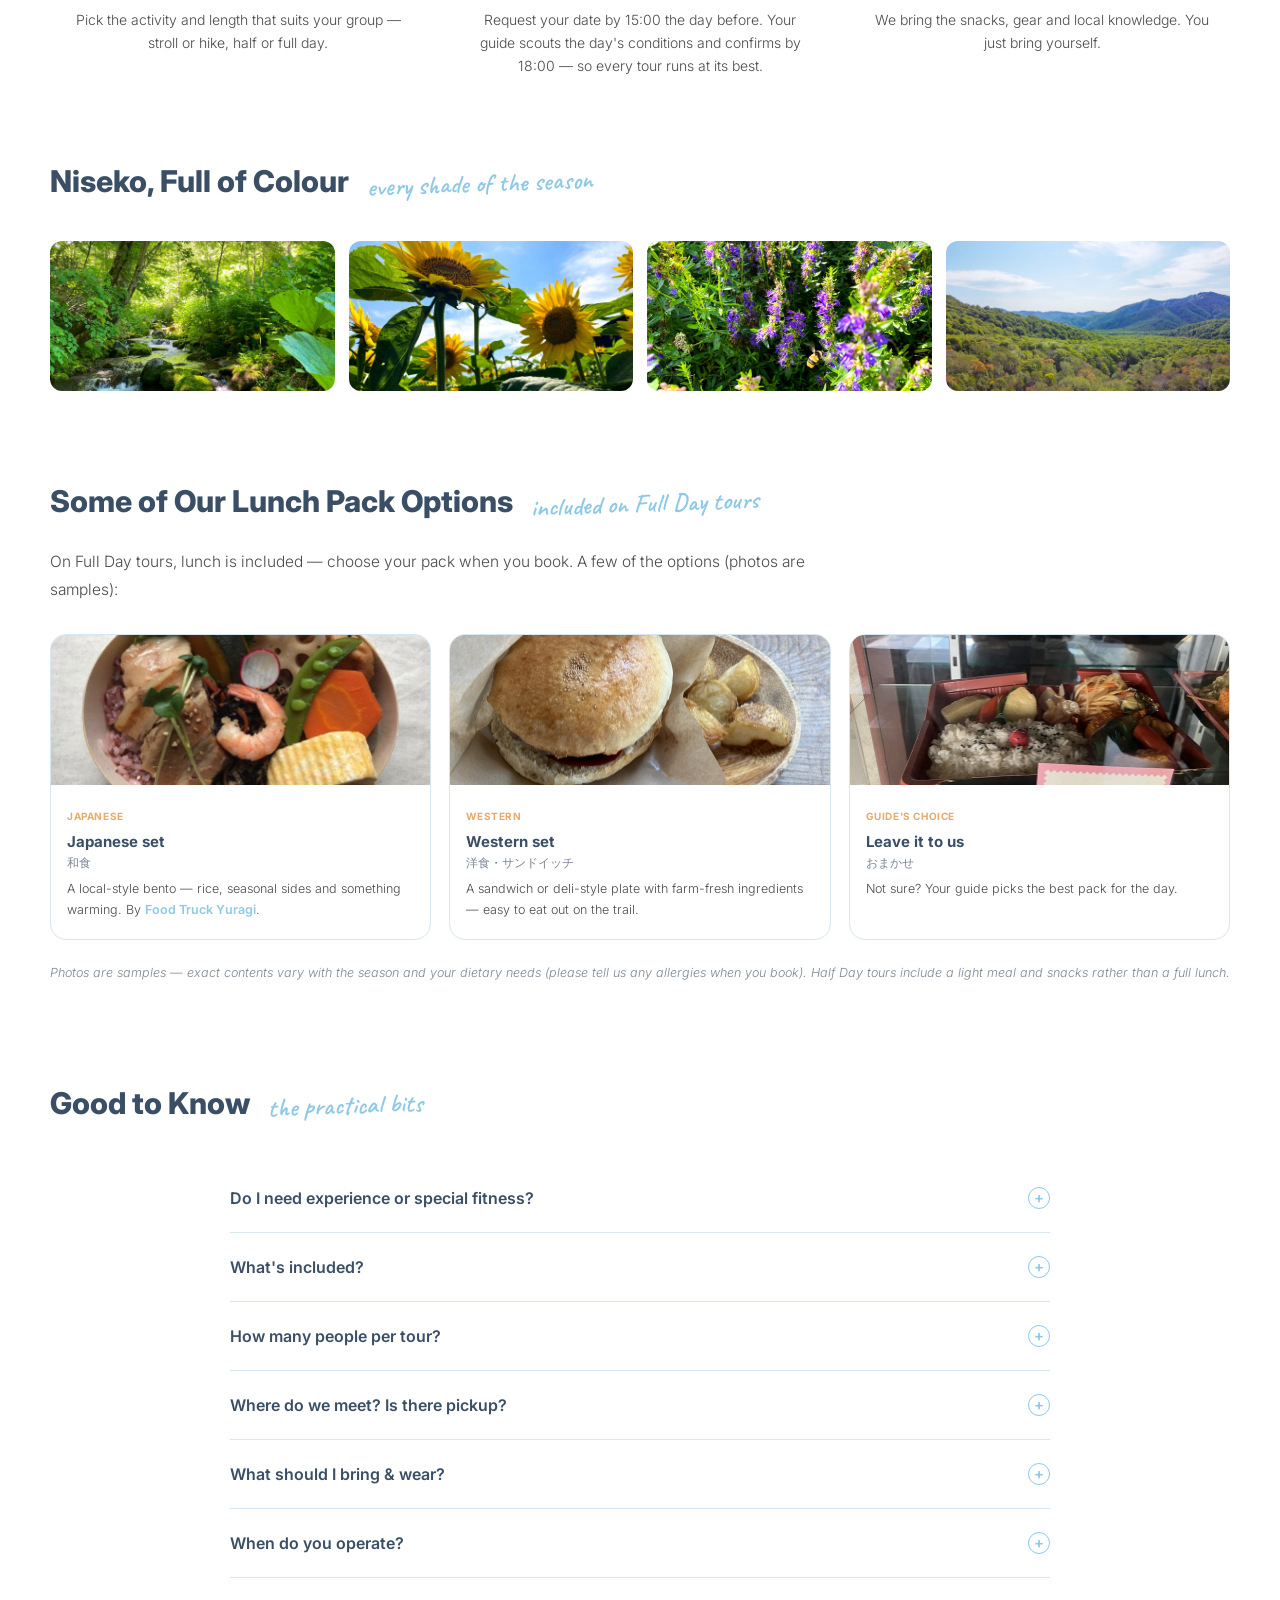
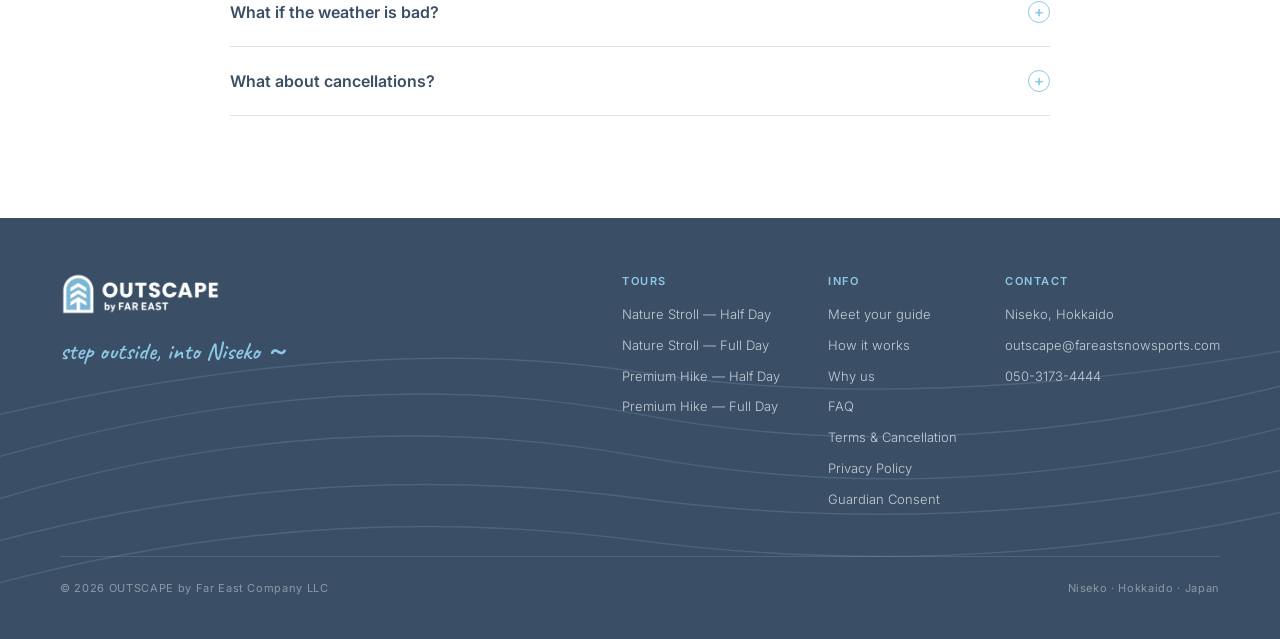
==== commit 33f3161f: "Put the right landscape on every card The Nature Stroll Full Day hero carried a photograph of the Pa" ====
--- a/index.html
+++ b/index.html
@@ -32,8 +32,8 @@
 <link rel="icon" type="image/png" sizes="32x32" href="assets/favicon-32x32.png">
 <link rel="icon" type="image/png" sizes="16x16" href="assets/favicon-16x16.png">
 <link rel="apple-touch-icon" href="assets/apple-touch-icon.png">
-<link rel="stylesheet" href="assets/outscape.css?v=65">
-<script src="assets/outscape.js?v=65" defer></script>
+<link rel="stylesheet" href="assets/outscape.css?v=66">
+<script src="assets/outscape.js?v=66" defer></script>
 </head>
 <body>
 
@@ -164,7 +164,7 @@
     <!-- Stroll FD -->
     <article class="pcard">
       <a class="stretch" href="stroll-fd.html" aria-label="Nature Stroll — Full Day"></a>
-      <div class="pcard-photo"><span class="pcard-act stroll"><svg class="line" viewBox="0 0 24 24"><path d="M5 19c0-8 6-14 14-14 0 8-6 14-14 14Z"/><path d="M5 19c4-4 8-6 12-7"/></svg>Nature Stroll</span><img src="assets/prod_stroll_fd.jpg" alt="Open green valley vista"></div>
+      <div class="pcard-photo"><span class="pcard-act stroll"><svg class="line" viewBox="0 0 24 24"><path d="M5 19c0-8 6-14 14-14 0 8-6 14-14 14Z"/><path d="M5 19c4-4 8-6 12-7"/></svg>Nature Stroll</span><img src="assets/courses/iwao_1.jpg" alt="The old mine pond below the green slopes of Iwao-nupuri"></div>
       <div class="pcard-body">
         <div class="ptags"><span class="ptag">approx. 7 hrs</span><span class="lvl mod">Moderate</span></div>
         <h3><span class="nowrap">Nature Stroll</span> — <span class="nowrap">Full Day</span></h3>
@@ -178,7 +178,7 @@
     <!-- Premium Hike HD -->
     <article class="pcard">
       <a class="stretch" href="hiking-hd.html" aria-label="Premium Hike — Half Day"></a>
-      <div class="pcard-photo"><span class="pcard-act hike"><svg class="line" viewBox="0 0 24 24"><path d="M3 18.5l5.5-8.5 3.5 5M10.5 13l3.5-5.5 6.5 11"/><path d="M2.5 18.5h19"/></svg>Premium Hike</span><img src="assets/prod_hiking_hd.jpg" alt="Hikers at a green ridge viewpoint"></div>
+      <div class="pcard-photo"><span class="pcard-act hike"><svg class="line" viewBox="0 0 24 24"><path d="M3 18.5l5.5-8.5 3.5 5M10.5 13l3.5-5.5 6.5 11"/><path d="M2.5 18.5h19"/></svg>Premium Hike</span><img src="assets/courses/annupuri_g_3.jpg" alt="The Annupuri ridge in low afternoon light"></div>
       <div class="pcard-body">
         <div class="ptags"><span class="ptag">approx. 4 hrs</span><span class="lvl mod">Moderate</span></div>
         <h3><span class="nowrap">Premium Hike</span> — <span class="nowrap">Half Day</span></h3>
--- a/assets/outscape.css
+++ b/assets/outscape.css
@@ -275,9 +275,18 @@
 .rb-cta:active{transform:none}
 .rb-cta-arrow{font-size:14px;opacity:.85}
 .rb-cta-note{margin:16px 0 0;font-size:12.5px;color:#b8c4d0;line-height:1.6}
+/* RoomBoss lists all four tours on the far side of the link — this line
+   names the one to pick, so a half day is never booked as a full day. */
+.rb-cta-pick{display:inline-block;margin:14px auto 0;padding:9px 18px;
+  border-radius:999px;border:1px solid rgba(255,255,255,.16);
+  background:rgba(255,255,255,.06);
+  font-size:12.5px;line-height:1.6;color:#d7e0e9}
+.rb-cta-pick b{color:#fff;font-weight:600;white-space:nowrap}
 
 @media (max-width:760px){
   .rb-cta{width:100%;padding:16px 20px;justify-content:center}
+  .rb-cta-pick{display:block;padding:10px 14px}
+  .rb-cta-pick b{white-space:normal}
 }
 
 /* ---------- FOOTER ---------- */
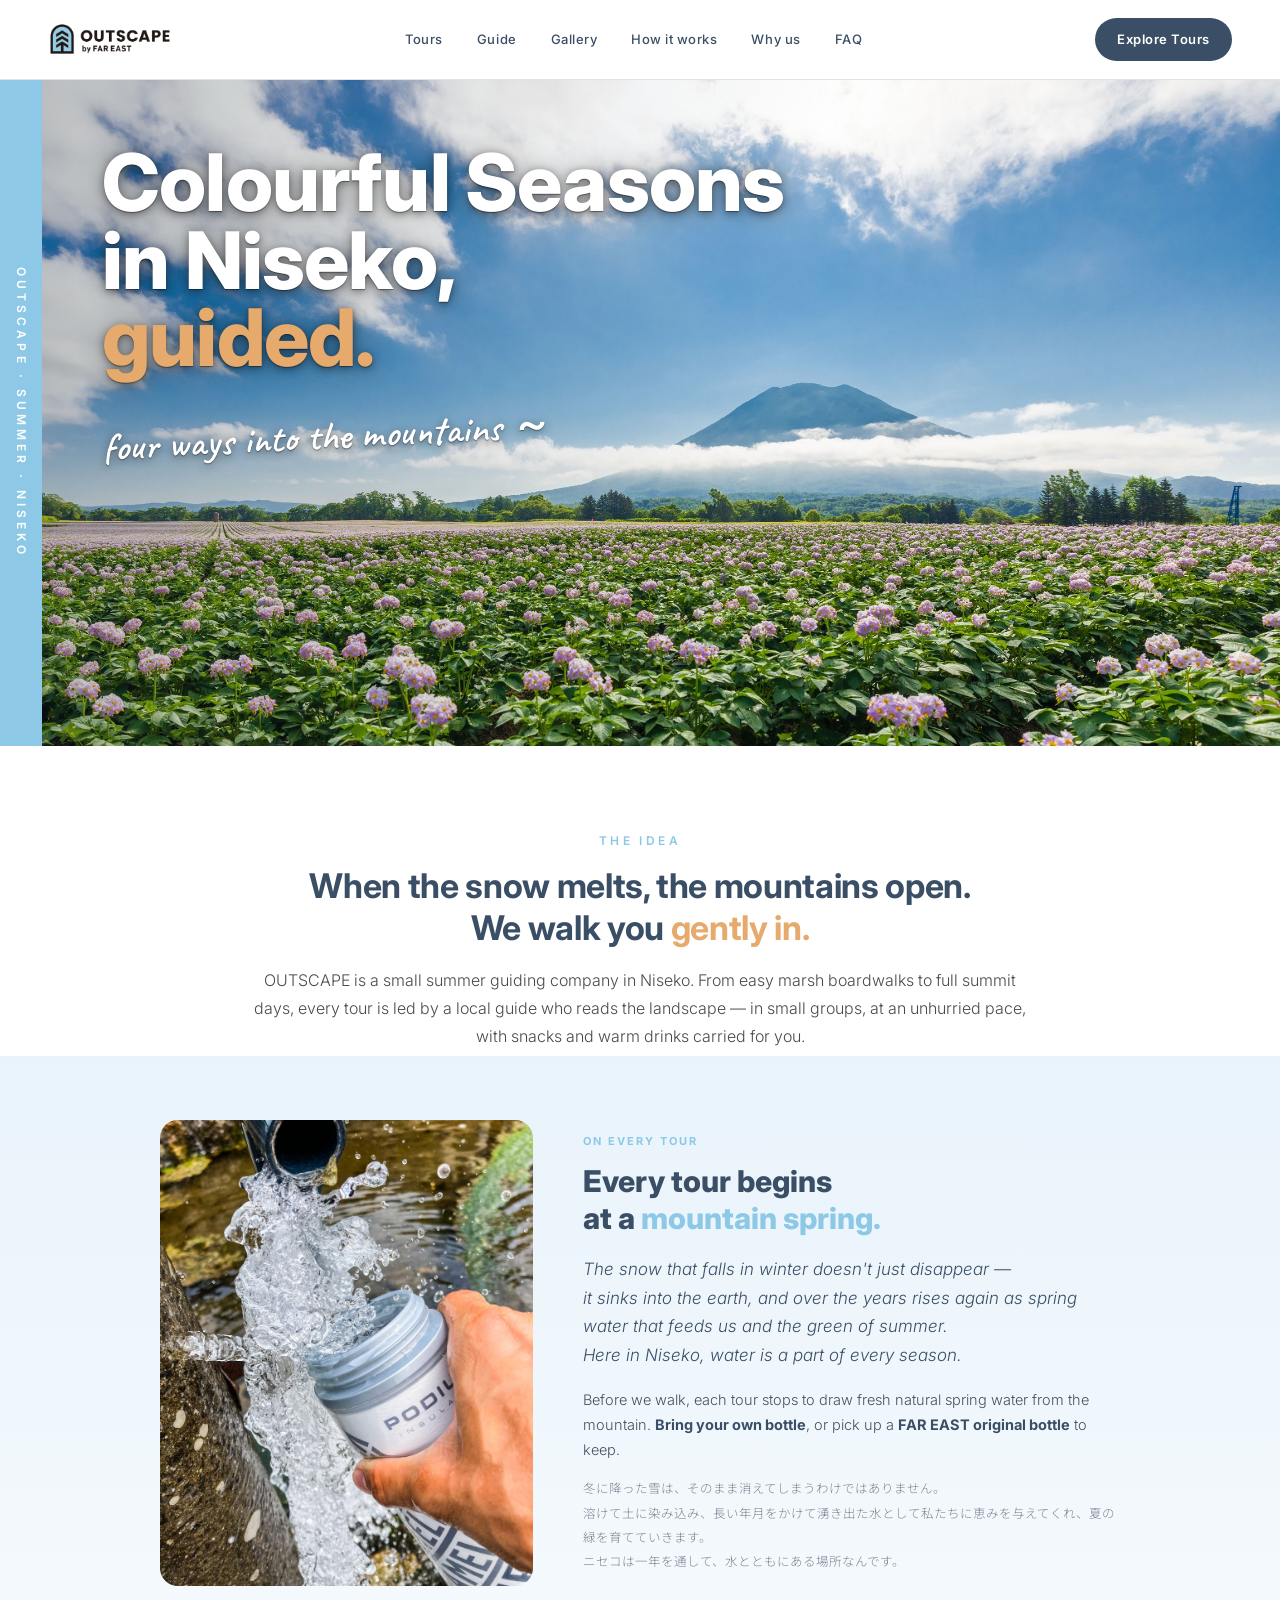
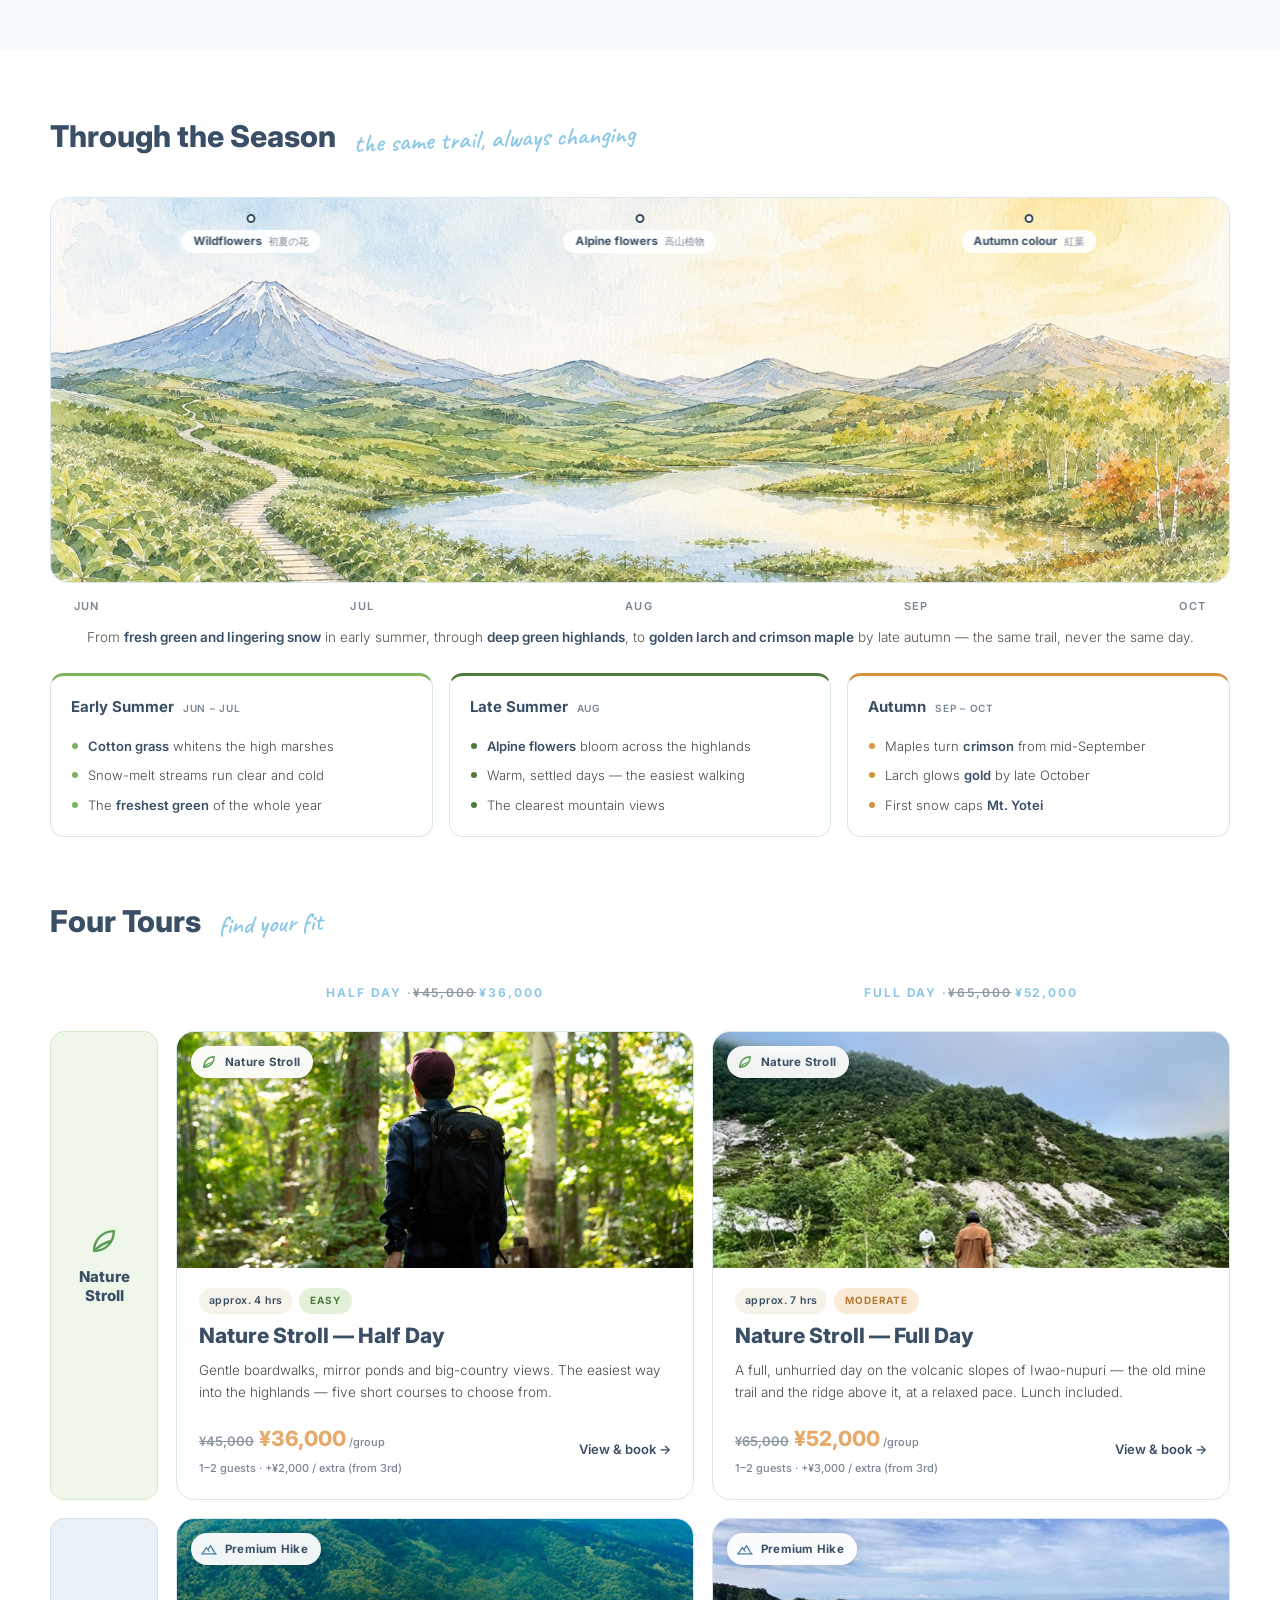
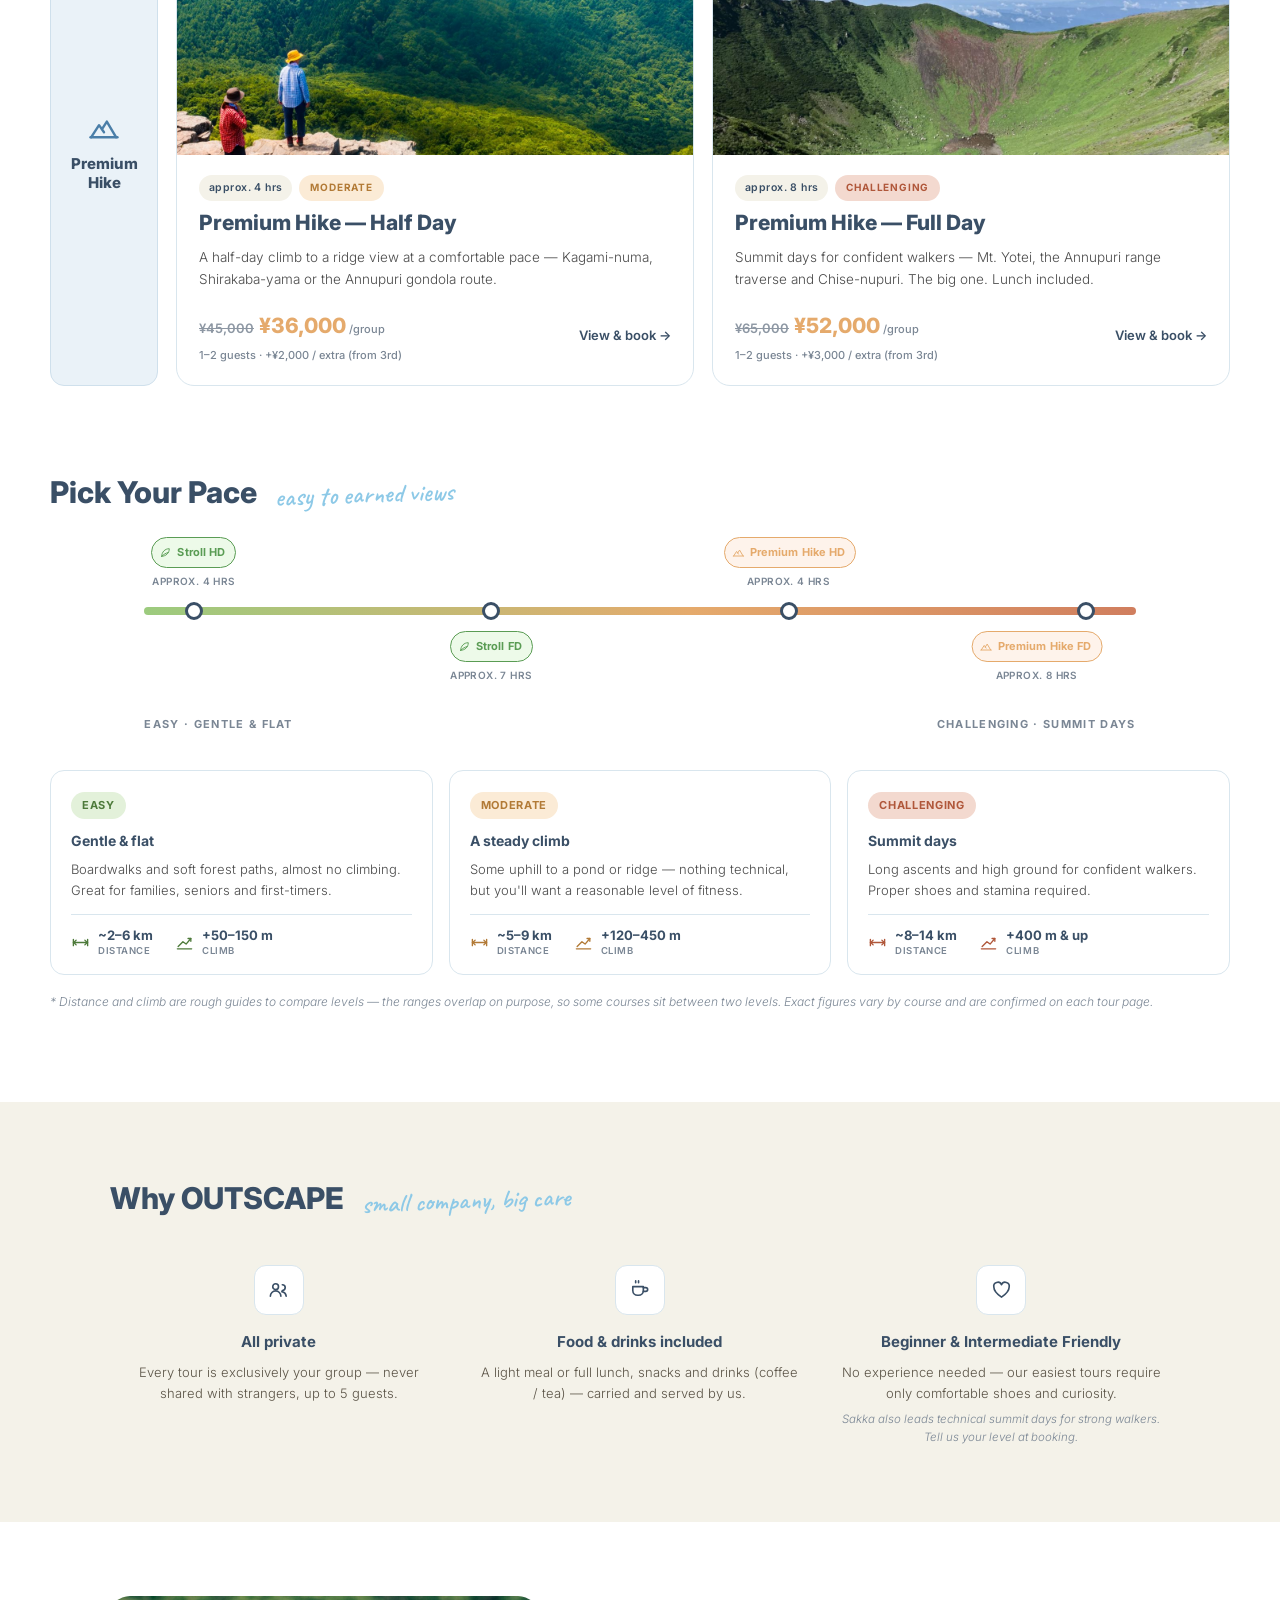
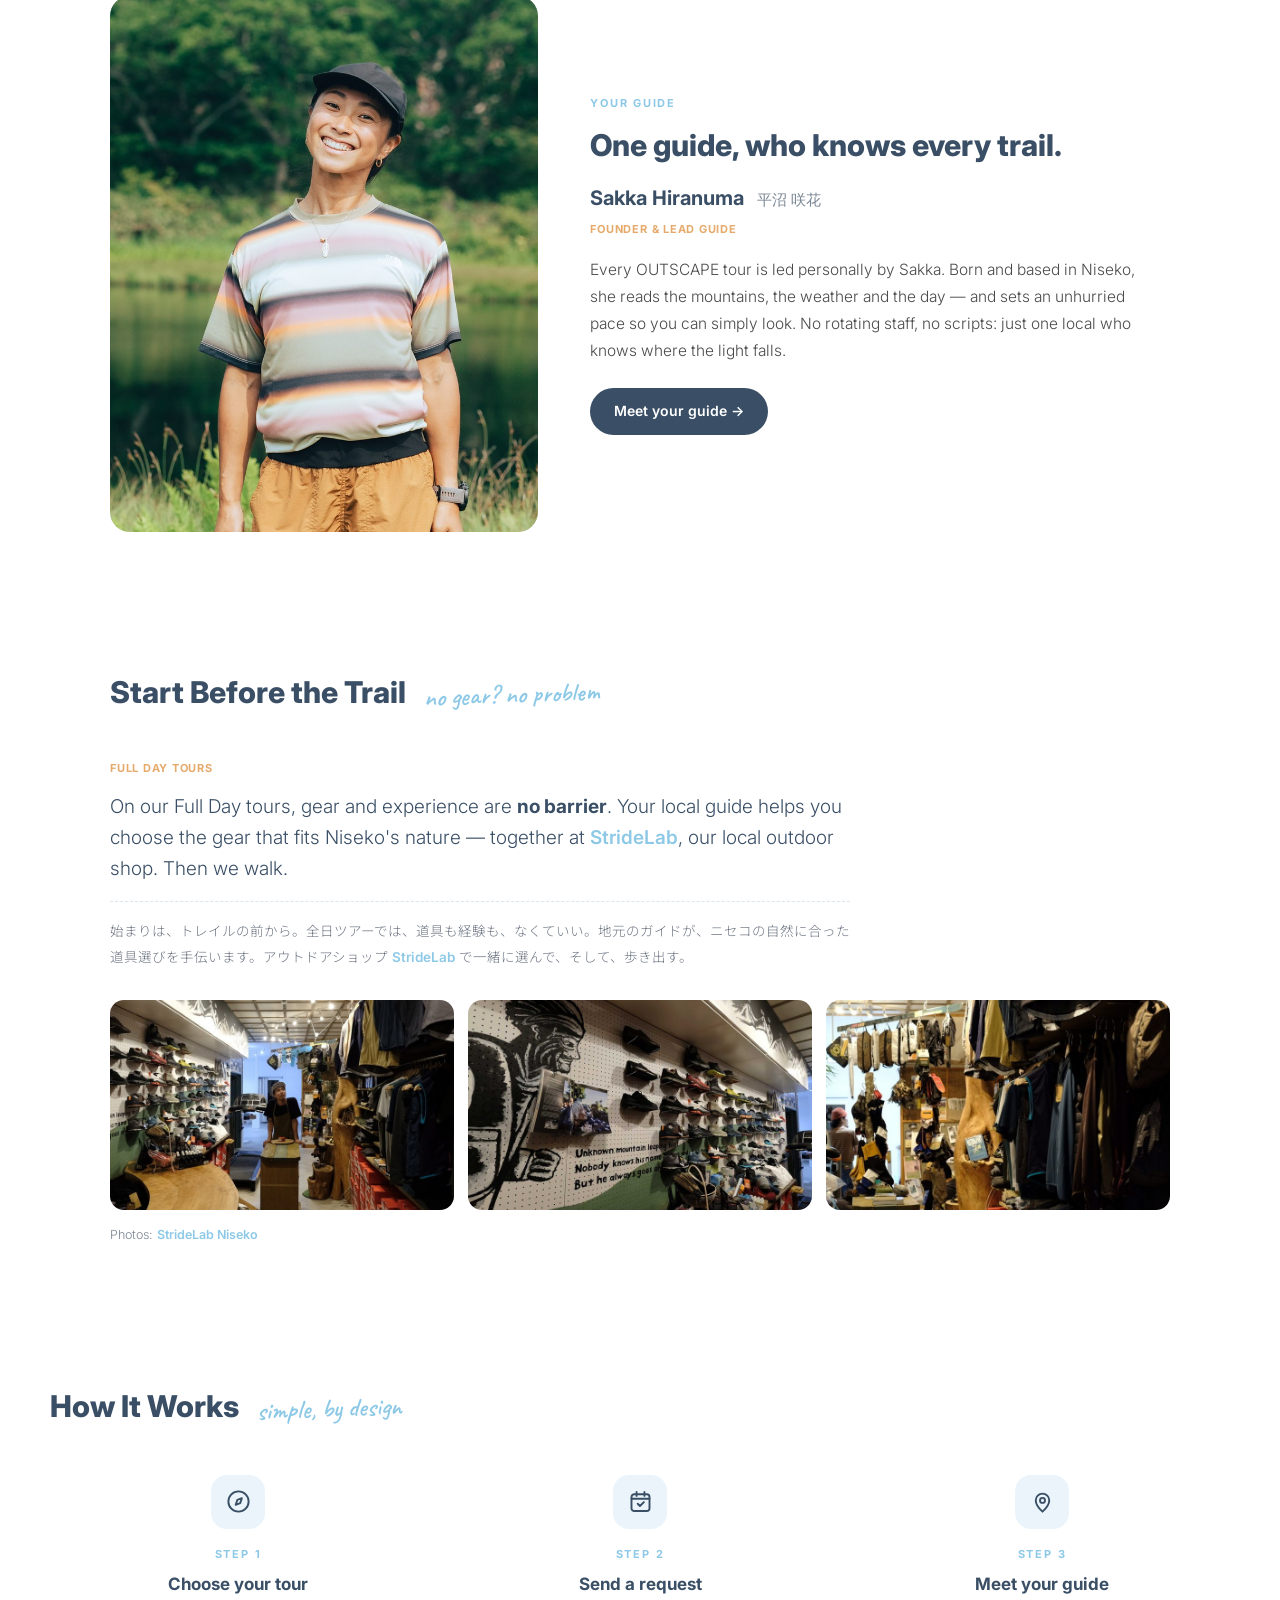
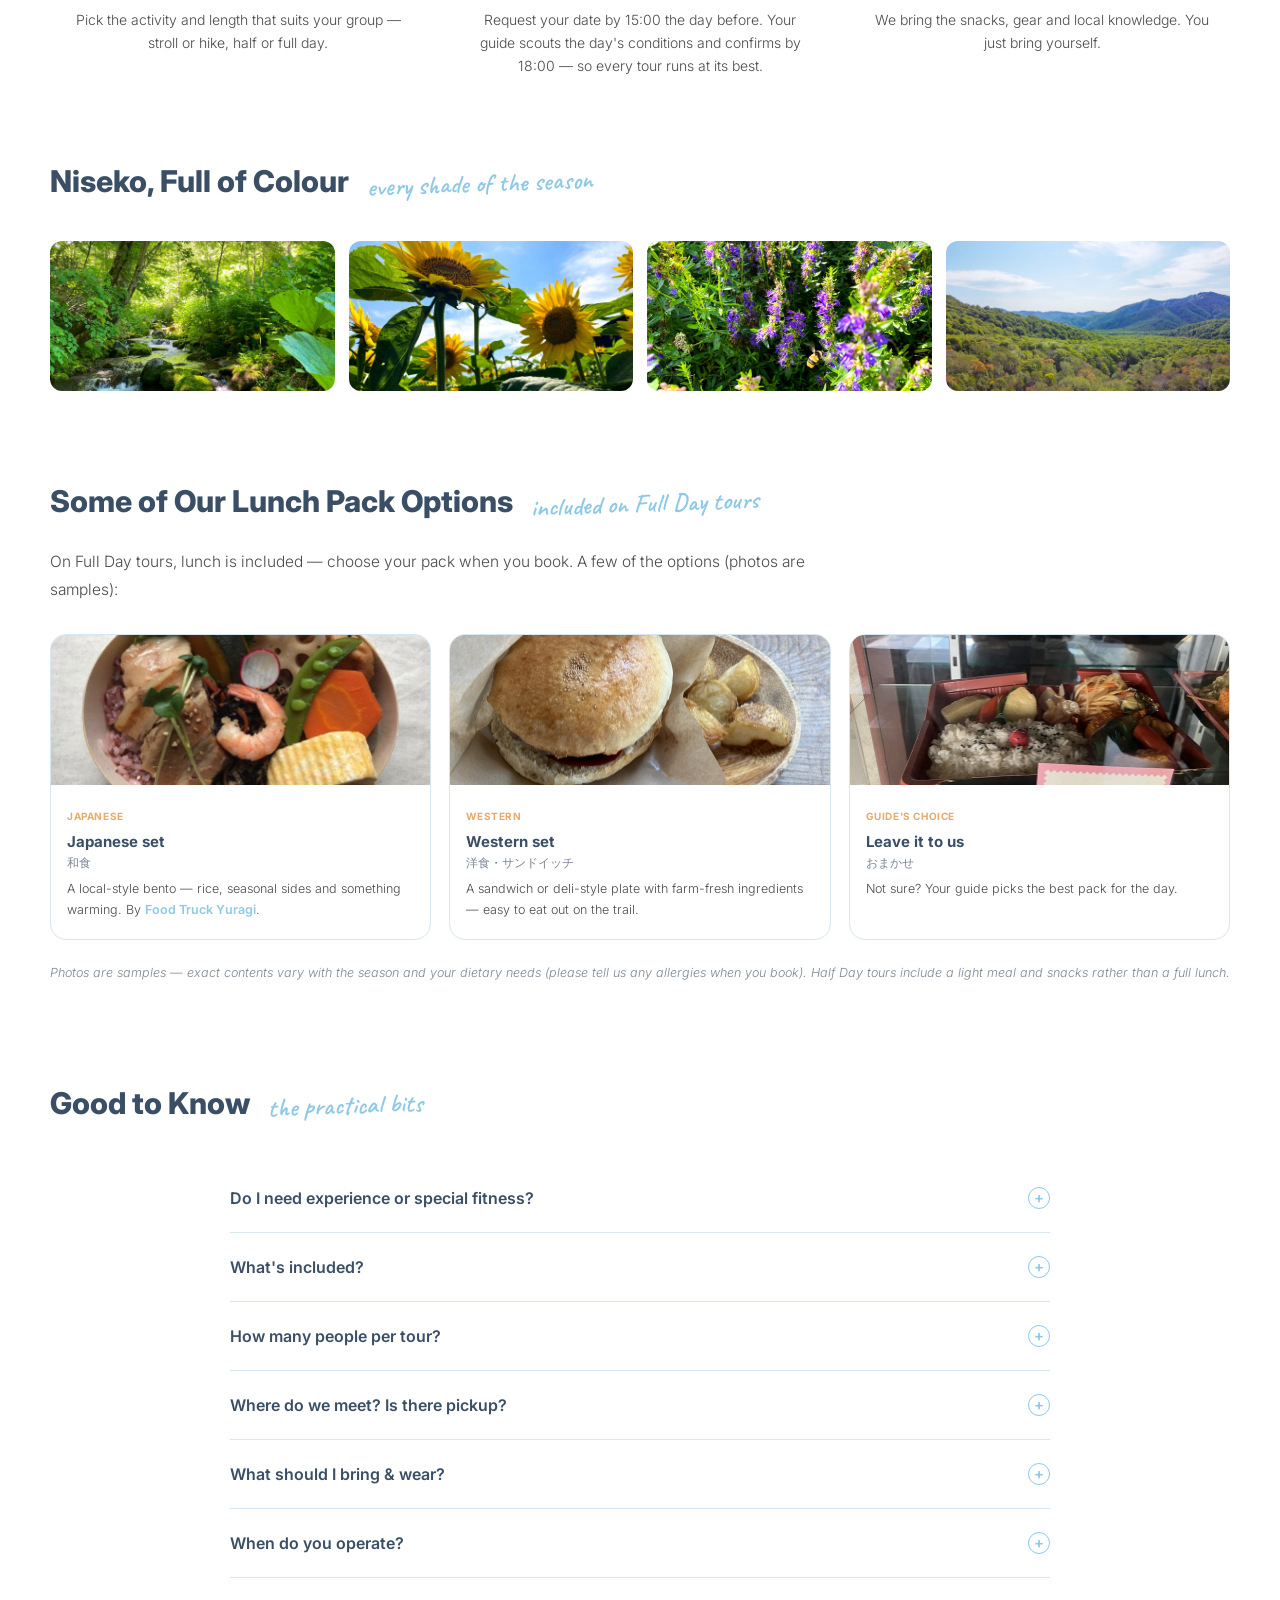
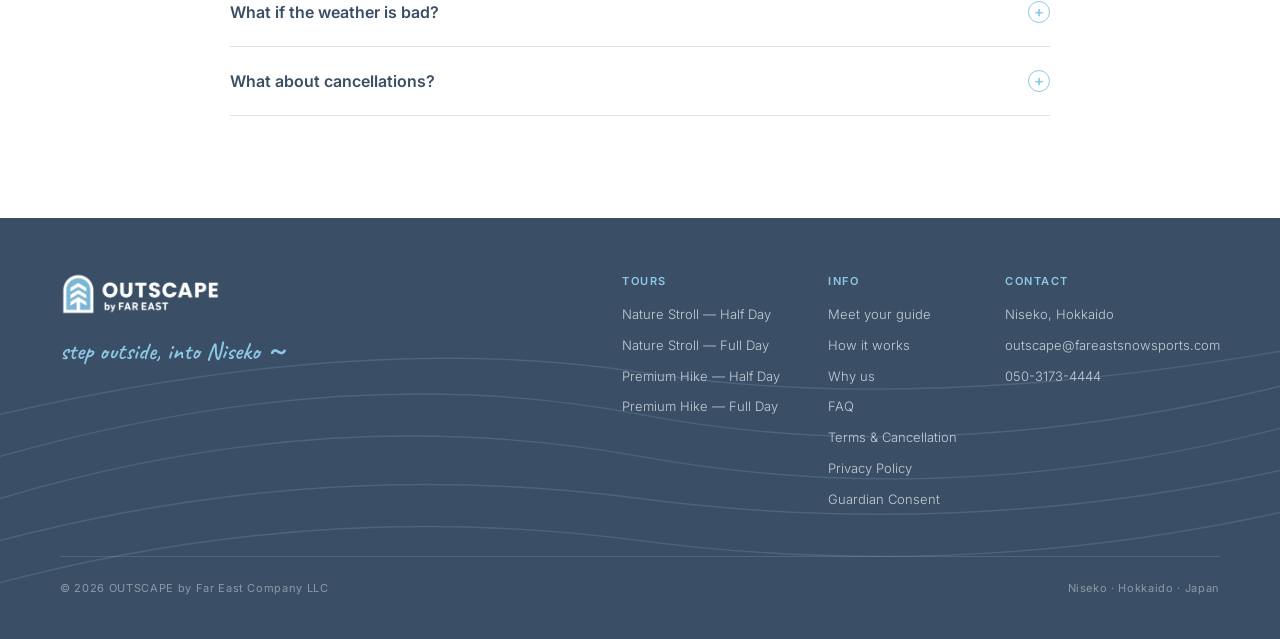
==== commit aee37dbd: "Show the same photograph on the card and on the booking page A guest who taps Check availability lan" ====
--- a/index.html
+++ b/index.html
@@ -32,8 +32,8 @@
 <link rel="icon" type="image/png" sizes="32x32" href="assets/favicon-32x32.png">
 <link rel="icon" type="image/png" sizes="16x16" href="assets/favicon-16x16.png">
 <link rel="apple-touch-icon" href="assets/apple-touch-icon.png">
-<link rel="stylesheet" href="assets/outscape.css?v=66">
-<script src="assets/outscape.js?v=66" defer></script>
+<link rel="stylesheet" href="assets/outscape.css?v=67">
+<script src="assets/outscape.js?v=67" defer></script>
 </head>
 <body>
 
@@ -164,7 +164,7 @@
     <!-- Stroll FD -->
     <article class="pcard">
       <a class="stretch" href="stroll-fd.html" aria-label="Nature Stroll — Full Day"></a>
-      <div class="pcard-photo"><span class="pcard-act stroll"><svg class="line" viewBox="0 0 24 24"><path d="M5 19c0-8 6-14 14-14 0 8-6 14-14 14Z"/><path d="M5 19c4-4 8-6 12-7"/></svg>Nature Stroll</span><img src="assets/courses/iwao_1.jpg" alt="The old mine pond below the green slopes of Iwao-nupuri"></div>
+      <div class="pcard-photo"><span class="pcard-act stroll"><svg class="line" viewBox="0 0 24 24"><path d="M5 19c0-8 6-14 14-14 0 8-6 14-14 14Z"/><path d="M5 19c4-4 8-6 12-7"/></svg>Nature Stroll</span><img src="assets/courses/iwao_4.jpg" alt="Walking the white volcanic ground of Iwao-nupuri"></div>
       <div class="pcard-body">
         <div class="ptags"><span class="ptag">approx. 7 hrs</span><span class="lvl mod">Moderate</span></div>
         <h3><span class="nowrap">Nature Stroll</span> — <span class="nowrap">Full Day</span></h3>
@@ -178,7 +178,7 @@
     <!-- Premium Hike HD -->
     <article class="pcard">
       <a class="stretch" href="hiking-hd.html" aria-label="Premium Hike — Half Day"></a>
-      <div class="pcard-photo"><span class="pcard-act hike"><svg class="line" viewBox="0 0 24 24"><path d="M3 18.5l5.5-8.5 3.5 5M10.5 13l3.5-5.5 6.5 11"/><path d="M2.5 18.5h19"/></svg>Premium Hike</span><img src="assets/courses/annupuri_g_3.jpg" alt="The Annupuri ridge in low afternoon light"></div>
+      <div class="pcard-photo"><span class="pcard-act hike"><svg class="line" viewBox="0 0 24 24"><path d="M3 18.5l5.5-8.5 3.5 5M10.5 13l3.5-5.5 6.5 11"/><path d="M2.5 18.5h19"/></svg>Premium Hike</span><img src="assets/prod_hiking_hd.jpg" alt="Looking out over the green hills from a rocky viewpoint"></div>
       <div class="pcard-body">
         <div class="ptags"><span class="ptag">approx. 4 hrs</span><span class="lvl mod">Moderate</span></div>
         <h3><span class="nowrap">Premium Hike</span> — <span class="nowrap">Half Day</span></h3>
@@ -190,7 +190,7 @@
     <!-- Premium Hike FD -->
     <article class="pcard">
       <a class="stretch" href="hiking-fd.html" aria-label="Premium Hike — Full Day"></a>
-      <div class="pcard-photo"><span class="pcard-act hike"><svg class="line" viewBox="0 0 24 24"><path d="M3 18.5l5.5-8.5 3.5 5M10.5 13l3.5-5.5 6.5 11"/><path d="M2.5 18.5h19"/></svg>Premium Hike</span><img src="assets/prod_hiking_fd.jpg" alt="A long green ridge above the Niseko valley"></div>
+      <div class="pcard-photo"><span class="pcard-act hike"><svg class="line" viewBox="0 0 24 24"><path d="M3 18.5l5.5-8.5 3.5 5M10.5 13l3.5-5.5 6.5 11"/><path d="M2.5 18.5h19"/></svg>Premium Hike</span><img src="assets/prod_hiking_fd.jpg?v=68" alt="The green summit crater of Mt. Yotei above the cloud sea"></div>
       <div class="pcard-body">
         <div class="ptags"><span class="ptag">approx. 8 hrs</span><span class="lvl chall">Challenging</span></div>
         <h3><span class="nowrap">Premium Hike</span> — <span class="nowrap">Full Day</span></h3>
--- a/assets/outscape.css
+++ b/assets/outscape.css
@@ -281,12 +281,16 @@
   border-radius:999px;border:1px solid rgba(255,255,255,.16);
   background:rgba(255,255,255,.06);
   font-size:12.5px;line-height:1.6;color:#d7e0e9}
-.rb-cta-pick b{color:#fff;font-weight:600;white-space:nowrap}
+/* The Japanese label carries a katakana gloss and runs long, so this
+   cannot be nowrap — it would push the pill past the panel. Same
+   treatment as the other Japanese runs above: hold words together,
+   break only when a run is wider than the line. */
+.rb-cta-pick b{color:#fff;font-weight:600;
+  word-break:keep-all;overflow-wrap:break-word}
 
 @media (max-width:760px){
   .rb-cta{width:100%;padding:16px 20px;justify-content:center}
   .rb-cta-pick{display:block;padding:10px 14px}
-  .rb-cta-pick b{white-space:normal}
 }
 
 /* ---------- FOOTER ---------- */
